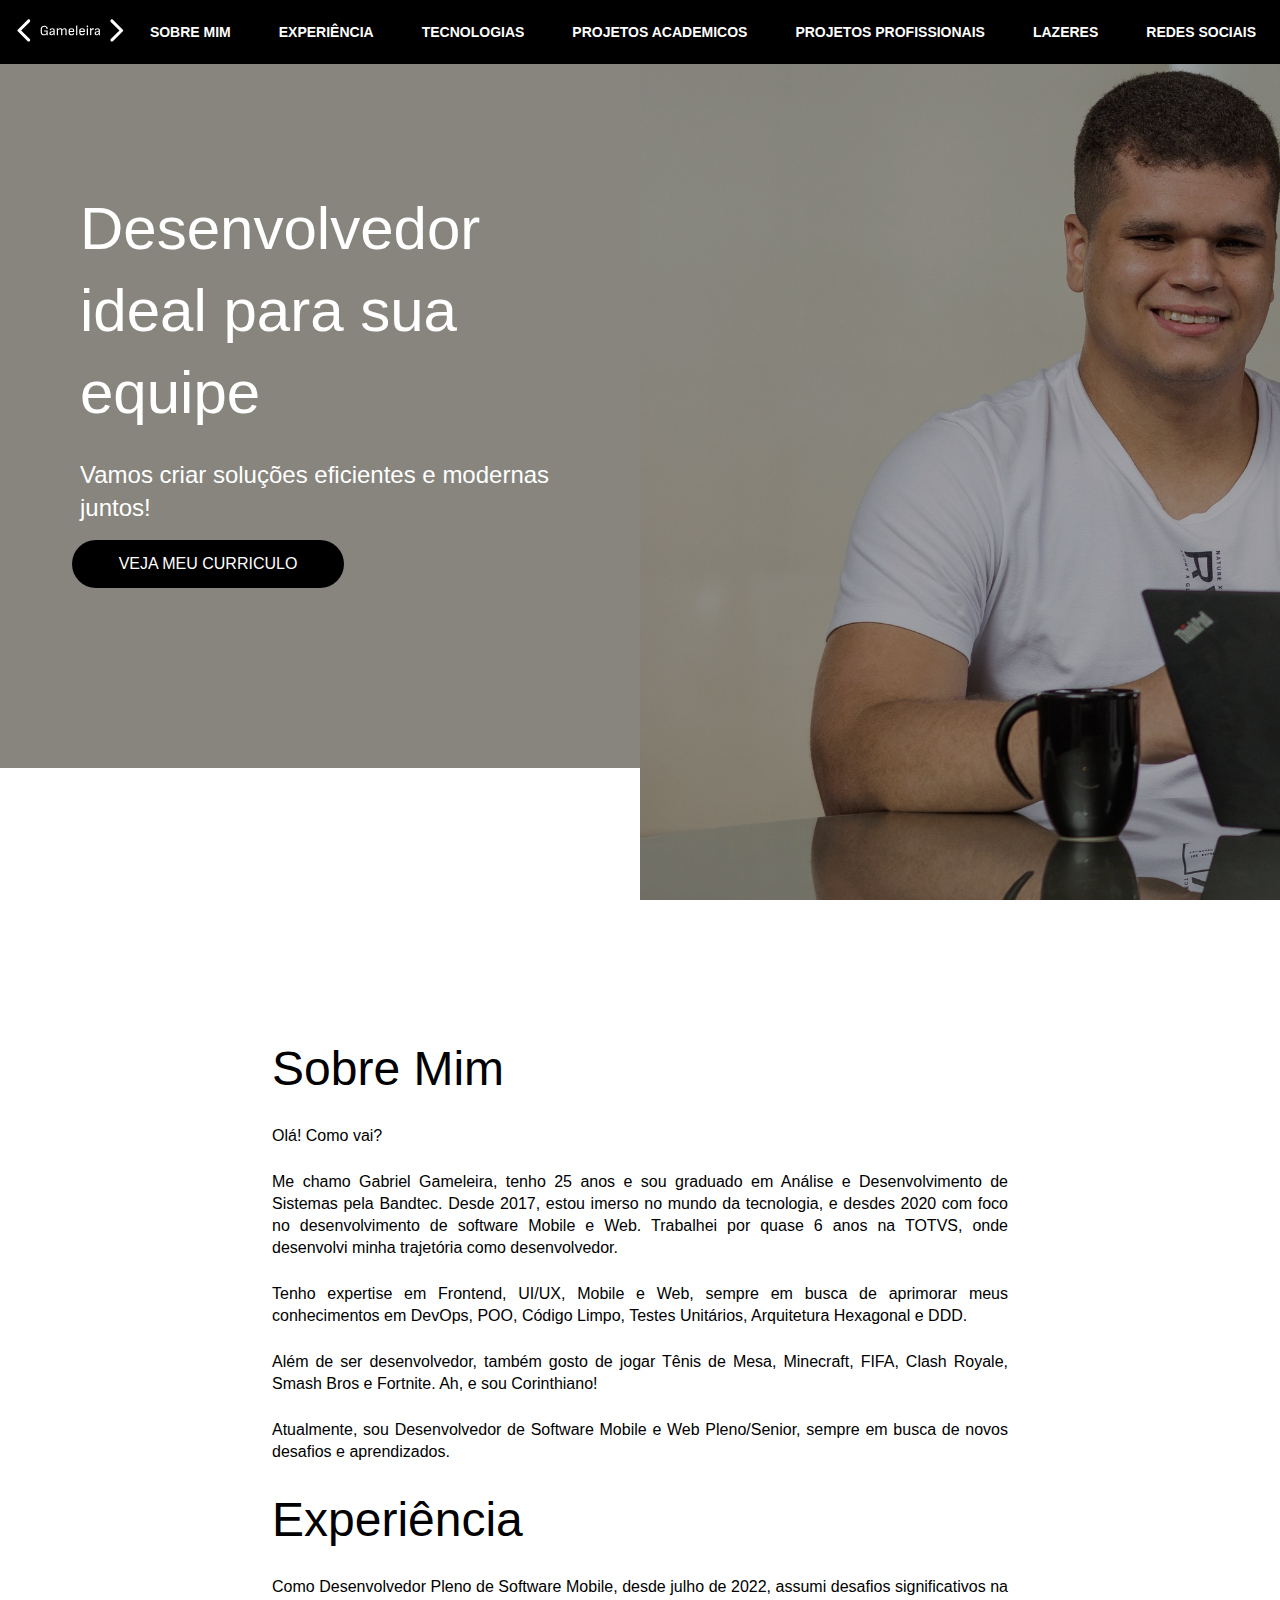
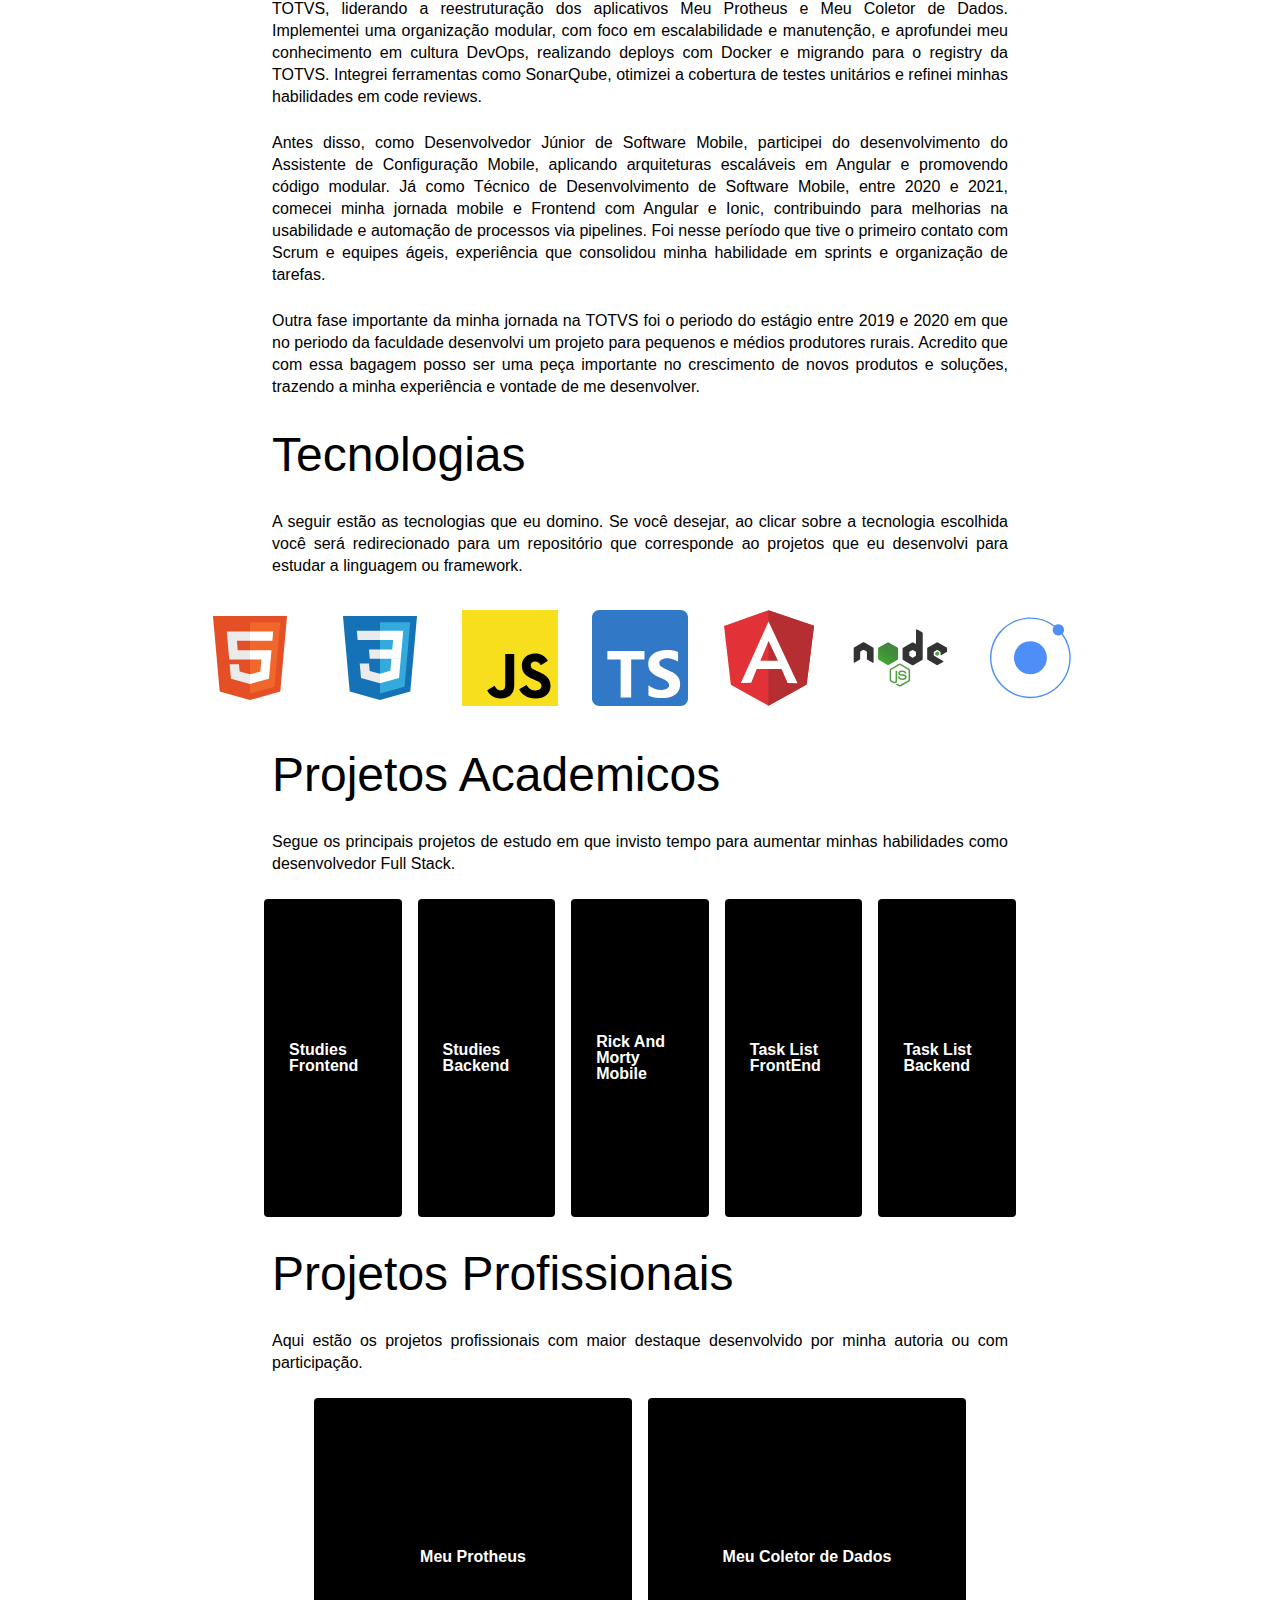
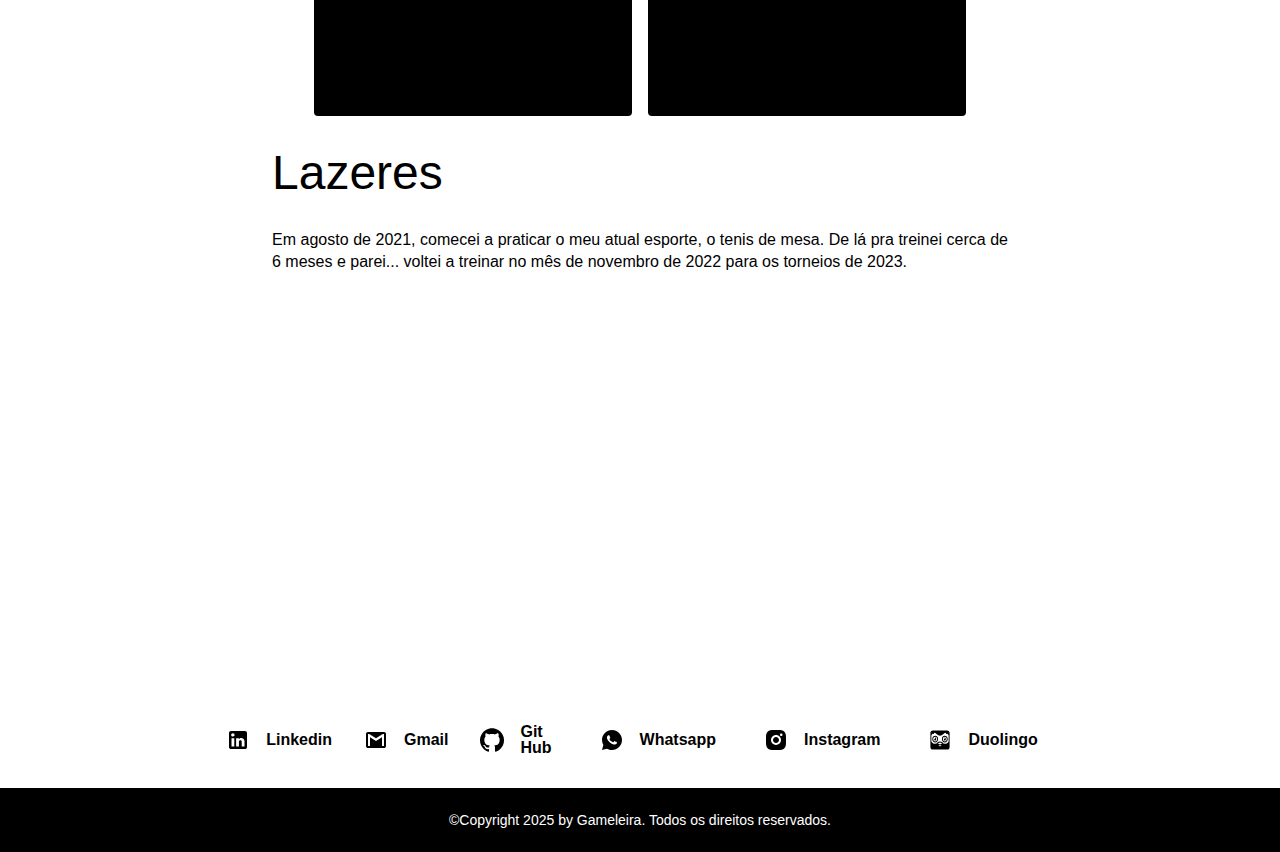
==== index.html @ 39965032 "feat(banner): Adiciona novo design para banner" ====
<!DOCTYPE html>
<html lang="pt-br">

<head>
  <meta charset="UTF-8" />
  <meta http-equiv="X-UA-Compatible" content="IE=edge" />
  <meta name="viewport" content="width=device-width, initial-scale=1.0" />
  <link rel="stylesheet" href="./src/styles/reset.css" />
  <link rel="stylesheet" href="./src/styles/typography.css" />
  <link rel="stylesheet" href="./src/styles/style.css" />
  <link rel="stylesheet" href="./src/styles/index.css" />
  <link rel="preconnect" href="https://fonts.googleapis.com" />
  <link rel="preconnect" href="https://fonts.gstatic.com" crossorigin />
  <link rel="icon" type="image/png" href="./src/assets/images/logo-negro.svg" />
  <title>Portfólio | Gabriel Gameleira dos Santos</title>
</head>

<body>
  <nav id="nav-top">
    <figure id="logo-container">
      <img id="logo-img" src="./src/assets/images/logo.svg" alt="Logo da empresa Gameleira" />
    </figure>
    <ul id="nav-list">
      <li class="nav-item">
        <a href="#about-me" class="button color-text-white item-link">Sobre Mim</a>
      </li>
      <li class="nav-item">
        <a href="#experience" class="button color-text-white item-link">Experiência</a>
      </li>
      <li class="nav-item">
        <a href="#technologies" class="button color-text-white item-link">Tecnologias</a>
      </li>
      <li class="nav-item">
        <a href="#academic-projects" class="button color-text-white item-link">Projetos Academicos</a>
      </li>
      <li class="nav-item">
        <a href="#professional-projects" class="button color-text-white item-link">Projetos Profissionais</a>
      </li>
      <li class="nav-item">
        <a href="#hobbies" class="button color-text-white item-link">Lazeres</a>
      </li>
      <li class="nav-item">
        <a href="#social-medias" class="button color-text-white item-link">Redes Sociais</a>
      </li>
    </ul>
  </nav>
  <main>
    <section id="welcome">
      <div style="background-color: #87857D; width: 100%; height: 768px; display: flex; justify-content: center; align-items: center;">
        <header style="width: 80%;">
          <h1 class="headline headline-2 color-text-white">
            Desenvolvedor ideal para sua equipe
          </h1>
          <h5 class="headline headline-5 color-text-white">
            Vamos criar soluções eficientes e modernas juntos!
          </h5>
          <div>
            <a class="button-primary button-label" href="./src/app/curriculum.html" target="_blank">VEJA MEU CURRICULO</a>
          </div>
        </header>
      </div>
      <div id="banner" style="width: 100%; height: 100%;"></div>
    </section>
    <section id="about-me" class="container">
      <div>
        <h3 class="headline headline-3 color-text-black">Sobre Mim</h3>
      </div>
      <div>
        <p class="body body-1 color-text-black">
          Olá! Como vai?
        </p>
        <p class="body body-1 color-text-black">
          Me chamo Gabriel Gameleira, tenho 25 anos e sou graduado em
          <strong>Análise e Desenvolvimento de Sistemas</strong> pela
          <i>Bandtec</i>. Desde 2017, estou imerso no mundo da tecnologia, e desdes 2020 com foco no desenvolvimento de software
          <strong><i>Mobile</i></strong> e <strong><i>Web</i></strong>. Trabalhei por quase 6 anos na <i><strong>TOTVS</strong></i>, onde desenvolvi
          minha trajetória como desenvolvedor.
        </p>
        <p class="body body-1 color-text-black">
          Tenho expertise em <strong>Frontend</strong>, <strong>UI/UX</strong>, <strong>Mobile</strong> e
          <strong>Web</strong>, sempre em busca de aprimorar meus conhecimentos em <strong>DevOps</strong>,
          <strong>POO</strong>, <strong>Código Limpo</strong>, <strong>Testes Unitários</strong>, <strong>Arquitetura
            Hexagonal</strong> e <strong>DDD</strong>.
        </p>
        <p class="body body-1 color-text-black">
          Além de ser desenvolvedor, também gosto de jogar Tênis de Mesa, Minecraft, FIFA, Clash Royale, Smash Bros e Fortnite. Ah, e sou
          Corinthiano! 
        </p>
        <p class="body body-1 color-text-black">
          Atualmente, sou Desenvolvedor de Software Mobile e Web Pleno/Senior, sempre em busca de novos desafios e
          aprendizados.
        </p>
      </div>
    </section>
    <section id="experience" class="container">
      <div>
        <h3 class="headline headline-3 color-text-black">Experiência</h3>
      </div>
      <p class="body body-1 color-text-black">
        Como
        Desenvolvedor Pleno de Software Mobile, desde julho de 2022, assumi
        desafios significativos na TOTVS, liderando a reestruturação dos
        aplicativos <strong>Meu <i>Protheus</i></strong> e
        <strong>Meu Coletor de Dados</strong>. Implementei uma organização
        modular, com foco em escalabilidade e manutenção, e aprofundei meu
        conhecimento em cultura DevOps, realizando deploys com Docker e
        migrando para o registry da TOTVS. Integrei ferramentas como
        SonarQube, otimizei a cobertura de testes unitários e refinei minhas
        habilidades em code reviews.
      </p>
      <p class="body body-1 color-text-black">
        Antes disso, como Desenvolvedor Júnior
        de Software Mobile, participei do desenvolvimento do Assistente de
        Configuração Mobile, aplicando arquiteturas escaláveis em Angular e
        promovendo código modular. Já como Técnico de Desenvolvimento de
        Software Mobile, entre 2020 e 2021, comecei minha jornada mobile e
        Frontend com Angular e Ionic, contribuindo para melhorias na
        usabilidade e automação de processos via pipelines. Foi nesse
        período que tive o primeiro contato com Scrum e equipes ágeis,
        experiência que consolidou minha habilidade em sprints e organização
        de tarefas.
      </p>
      <p class="body body-1 color-text-black">
        Outra fase importante da minha jornada na TOTVS foi o
        periodo do estágio entre 2019 e 2020 em que no periodo da faculdade
        desenvolvi um projeto para pequenos e médios produtores rurais.
        Acredito que com essa bagagem posso ser uma peça importante no
        crescimento de novos produtos e soluções, trazendo a minha
        experiência e vontade de me desenvolver.
      </p>
    </section>
    <section id="technologies" class="container">
      <div>
        <h3 class="headline headline-3 color-text-black">Tecnologias</h3>
        <p class="body body-1 color-text-black">
          A seguir estão as tecnologias que eu domino. Se você desejar, ao
          clicar sobre a tecnologia escolhida você será redirecionado para um
          repositório que corresponde ao projetos que eu desenvolvi para
          estudar a linguagem ou framework.
        </p>
      </div>
      <div class="container-technologies">
        <div class="card-technologies">
          <a href="https://github.com/GAMELEIRA/html-css-js" target="_blank">
            <img src="./src/assets/images/technologies/html.svg" alt="Logo do HTML" />
          </a>
        </div>
        <div class="card-technologies">
          <a href="https://github.com/GAMELEIRA/html-css-js" target="_blank">
            <img src="./src/assets/images/technologies/css.svg" alt="Logo do CSS" />
          </a>
        </div>
        <div class="card-technologies">
          <a href="https://github.com/GAMELEIRA/javascript" target="_blank">
            <img src="./src/assets/images/technologies/javascript.svg" alt="Logo do Javascript" />
          </a>
        </div>
        <div class="card-technologies">
          <a href="https://github.com/GAMELEIRA/typescript" target="_blank">
            <img src="./src/assets/images/technologies/typescript.svg" alt="Logo do Typescript" />
          </a>
        </div>
        <div class="card-technologies">
          <a href="https://github.com/GAMELEIRA/angular" target="_blank">
            <img src="./src/assets/images/technologies/angular.svg" alt="Logo do Angular" />
          </a>
        </div>
        <div class="card-technologies">
          <a href="https://github.com/GAMELEIRA/javascript" target="_blank">
            <img src="./src/assets/images/technologies/node.svg" alt="Logo do Node" />
          </a>
        </div>
        <div class="card-technologies">
          <a href="https://github.com/GAMELEIRA/ionic" target="_blank">
            <img src="./src/assets/images/technologies/ionic.svg" alt="Logo do Ionic" />
          </a>
        </div>
      </div>
    </section>
    <section id="academic-projects" class="container">
      <div>
        <h3 class="headline headline-3 color-text-black">
          Projetos Academicos
        </h3>
        <p class="body body-1 color-text-black">
          Segue os principais projetos de estudo em que invisto tempo para aumentar minhas habilidades como
          desenvolvedor Full Stack.
        </p>
      </div>
      <div class="container-projects">
        <a target="_blank" class="card-project" href="https://github.com/GAMELEIRA/studies-frontend">
          <div>
            <p class="label color-text-white">Studies Frontend</p>
          </div>
        </a>
        <a target="_blank" class="card-project" href="https://github.com/GAMELEIRA/studies-backend">
          <div>
            <p class="label color-text-white">Studies Backend</p>
          </div>
        </a>
        <a target="_blank" class="card-project" href="https://github.com/GAMELEIRA/rick-and-morty-app">
          <div>
            <p class="label color-text-white">Rick And Morty Mobile</p>
          </div>
        </a>
        <a target="_blank" class="card-project" href="https://github.com/GAMELEIRA/task-list-frontend">
          <div>
            <p class="label color-text-white">Task List FrontEnd</p>
          </div>
        </a>
        <a target="_blank" class="card-project" href="https://github.com/GAMELEIRA/task-list-backend">
          <div>
            <p class="label color-text-white">Task List Backend</p>
          </div>
        </a>
      </div>
    </section>
    <section id="professional-projects" class="container">
      <div>
        <h3 class="headline headline-3 color-text-black">
          Projetos Profissionais
        </h3>
        <p class="body body-1 color-text-black">
          Aqui estão os projetos profissionais com maior destaque desenvolvido
          por minha autoria ou com participação.
        </p>
      </div>
      <div>
        <div class="container-projects">
          <a class="card-project"
            href="https://play.google.com/store/apps/details?id=com.totvs.services.mobile.eventviewer&hl=pt_BR"
            target="_blank">
            <div>
              <p class="label color-text-white">Meu Protheus</p>
            </div>
          </a>
          <a href="https://play.google.com/store/apps/details?id=com.totvs.mobile.meucoletordedados&hl=pt_BR"
            target="_blank">
            <div class="card-project">
              <div>
                <p class="label color-text-white">Meu Coletor de Dados</p>
              </div>
            </div>
          </a>
        </div>
      </div>
    </section>
    <section id="hobbies" class="container">
      <div>
        <h3 class="headline headline-3 color-text-black">Lazeres</h3>
        <p class="body body-1 color-text-black">
          Em agosto de 2021, comecei a praticar o meu atual esporte, o tenis
          de mesa. De lá pra treinei cerca de 6 meses e parei... voltei a
          treinar no mês de novembro de 2022 para os torneios de 2023.
        </p>
      </div>
      <div>
        <div class="container-hobbies">
          <div>
            <iframe width="600" height="400" src="https://www.youtube.com/embed/RdntPQRVlDs">
            </iframe>
          </div>
        </div>
      </div>
    </section>
    <section id="social-medias" class="container">
      <div>
        <div class="container-social-medias">
          <div style="display: flex; align-items: center; justify-items: center">
            <a class="social-medias-link" href="https://www.linkedin.com/in/gabriel-gameleira-dos-santos-634b23161/"
              target="_blank">
              <figure class="item-contact">
                <img src="./src/assets/images/icons/linkedin.svg" alt="Icone do Linkedin" />
                <figcaption class="label">Linkedin</figcaption>
              </figure>
            </a>
          </div>
          <div>
            <a class="social -medias-link" href="mailto:gameleira270499@gmail.com" target="_blank">
              <figure class="item-contact">
                <img src="./src/assets/images/icons/gmail.svg" alt="Icone do Gmail" />
                <figcaption class="label">Gmail</figcaption>
              </figure>
            </a>
          </div>
          <div>
            <a class="social-medias-link" href="https://github.com/GAMELEIRA" target="_blank">
              <figure class="item-contact">
                <img src="./src/assets/images/icons/git-hub.svg" alt="Icone do Git Hub" />
                <figcaption class="label">Git Hub</figcaption>
              </figure>
            </a>
          </div>
          <div>
            <a class="social-medias-link"
              href="https://wa.me/5511951432568?text=Olá,%20Gabriel!%20Gostaria%20de%20contratar%20seus%20serviços%20como%20desenvolvedor!"
              target="_blank">
              <figure class="item-contact">
                <img src="./src/assets/images/icons/whatsapp.svg" alt="Icone do Whatsapp" />
                <figcaption class="label">Whatsapp</figcaption>
              </figure>
            </a>
          </div>
          <div>
            <a class="social-medias-link" href="https://www.instagram.com/gamisgamis27/" target="_blank">
              <figure class="item-contact">
                <img src="./src/assets/images/icons/instagram.svg" alt="Icone do Instagram" />
                <figcaption class="label">Instagram</figcaption>
              </figure>
            </a>
          </div>
          <div>
            <a class="social-medias-link" href="https://www.duolingo.com/profile/GabrielGam373816?via=share_profile"
              target="_blank">
              <figure class="item-contact">
                <img src="./src/assets/images/icons/duolingo.svg" alt="Icone do Duolingo" />
                <figcaption class="label">Duolingo</figcaption>
              </figure>
            </a>
          </div>
        </div>
      </div>
    </section>
  </main>
  <footer>
    <p class="body body-2 color-text-white">
      <b>©Copyright 2025 by Gameleira. Todos os direitos reservados.</b>
    </p>
  </footer>
</body>

</html>
---- src/styles/typography.css ----
body {
    font-family: 'Nunito Sans', sans-serif;
}

.headline {
    margin: 8px;
    padding: 8px;
}

.headline-1 {
    font-style: normal;
    font-weight: normal;
    font-weight: 300;
    font-size: 64px;
    line-height: 131px;
}

.headline-2 {
    font-style: normal;
    font-weight: 300;
    font-size: 60px;
    line-height: 82px;
}

.headline-3 {
    font-style: normal;
    font-weight: 400;
    font-size: 48px;
    line-height: 65px;
}

.headline-4 {
    font-style: normal;
    font-weight: 400;
    font-size: 34px;
    line-height: 46px;
}

.headline-5 {
    font-style: normal;
    font-weight: 400;
    font-size: 24px;
    line-height: 33px;
}

.headline-6 {
    font-style: normal;
    font-weight: 700;
    font-size: 20px;
    line-height: 27px;
}

.subtitle {
    margin: 8px;
    padding: 8px;
}

.subtitle-1 {
    font-style: normal;
    font-weight: 400;
    font-size: 16px;
    line-height: 22px;
}

.subtitle-2 {
    font-style: normal;
    font-weight: 700;
    font-size: 14px;
    line-height: 19px;
}

.body {
    margin: 8px;
    padding: 8px;
    text-align:justify;
}

.body-1 {
    font-style: normal;
    font-weight: 400;
    font-size: 16px;
    line-height: 22px;
}

.body-2 {
    font-style: normal;
    font-weight: 400;
    font-size: 14px;
    line-height: 19px;
}

.button {
    font-style: normal;
    font-weight: 700;
    font-size: 14px;
    line-height: 19px;
    margin: 8px;
    padding: 8px;
    text-transform: uppercase;
    white-space: nowrap;
}

.caption {
    font-style: normal;
    font-weight: 400;
    font-size: 12px;
    line-height: 16px;
    margin: 8px;
    padding: 8px;
}

.overline {
    font-style: normal;
    font-weight: 400;
    font-size: 10px;
    line-height: 14px;
    margin: 8px;
    padding: 8px;
}

.label {
    margin: 8px;
    padding: 8px;
    font-weight: bold;
    margin: 8px;
    padding: 8px;
}

.color-text-black {
    color: #000000;
}

.color-text-white {
    color: #ffffff;
}
---- src/styles/style.css ----
.container {
    padding-left: 20%;
    padding-right: 20%;
    display: block;
}

#link-duo {
    text-decoration: underline solid #000000 2px;
}
---- src/styles/index.css ----
#nav-top {
  background: #000000;
  width: 100%;
  height: 64px;
  display: flex;
  justify-content: flex-end;
  align-items: center;
  position: fixed;
}

#nav-list {
  display: flex;
  justify-content: flex-end;
  width: 50%;
}

.nav-item {
  font-size: 12px;
  text-transform: uppercase;
  margin: 8px;
}

.nav-item:hover {
  font-size: 14px;
}

.item-link {
  text-decoration: none;
}

.item-link:hover {
  border: 1px solid transparent;
  border-radius: 360px;
  background-color: #363636;
  text-decoration: underline solid #ffffff 1px;
}

#welcome {
  display: grid;
  grid-template-columns: 50% 50%;
  width: 100%;
  height: 100vh;
  margin-bottom: 128px;
  padding: 0;
}

#banner {
  background: linear-gradient(
      0deg,
      rgba(0, 0, 0, 0.3) 0%,
      rgba(0, 0, 0, 0.3) 100%
    ),
    url("../assets/images/background-welcome.png") top / cover no-repeat;
  width: 100%;
  height: 100vh;
  display: 100vh;
  justify-content: center;
  align-items: center;
}

#logo-container {
  width: 50%;
  height: auto;
  margin: 8px;
}

#logo-img {
  width: 20%;
}

#technologies {
  display: block;
}

.container-technologies {
  display: flex;
  justify-content: center;
  align-items: center;
}

.card-technologies {
  background: #ffffff;
  border: solid 0.2px transparent;
  border-radius: 4px;
  padding: 8px;
  margin: 8px;
}

.card-technologies:hover {
  background: #0000000e;
  border: solid 0.2px #868686;
  border-radius: 4px;
  width: 116px;
  height: 116px;
  display: flex;
  justify-content: center;
  align-items: center;
  cursor: pointer;
  transition-duration: 0.5s;
}

#academic-projects {
  display: block;
}

.container-projects {
  display: flex;
  justify-content: center;
  align-items: center;
}

.card-project {
  border: solid 0.3px transparent;
  border-radius: 4px;
  background-color: #000000;
  padding: 8px;
  margin: 8px;
  cursor: pointer;
  width: 300px;
  height: 300px;
  display: flex;
  justify-content: center;
  align-items: center;
}

.card-project:hover {
  border: solid 0.3px #0000001d;
  background-color: #fff;
  color: #000;
  cursor: pointer;
  transition-duration: 0.5s;
}

.card-project:hover > div > p {
  color: #000000;
}

#hobbies {
  display: block;
}

.container-hobbies {
  display: flex;
  justify-content: center;
  align-items: center;
}

#social-medias {
  display: block;
}

.social-medias-link {
  display: flex;
  justify-content: center;
  align-items: center;
  margin: 8px;
  padding: 8px;
  text-decoration: none;
  color: inherit;
}

.container-social-medias {
  display: flex;
  justify-content: center;
  align-items: center;
}

.item-contact {
  display: flex;
  justify-content: center;
  align-items: center;
}

footer {
  background: #000000;
  bottom: 0;
  left: 0;
  width: 100%;
  height: 64px;
  display: flex;
  justify-content: center;
  align-items: center;
  align-items: center;
}

#copyright {
}

.button-primary {
  width: 50%;
  height: 32px;
  margin: 8px;
  padding: 8px;
  background-color: #000;
  border-radius: 64px;
  display: flex;
  justify-content: center;
  align-items: center;
}

.button-primary:hover {
  background: linear-gradient(45deg, #1a1a1a, #333);
}

.button-label {
  color: #fff;
}
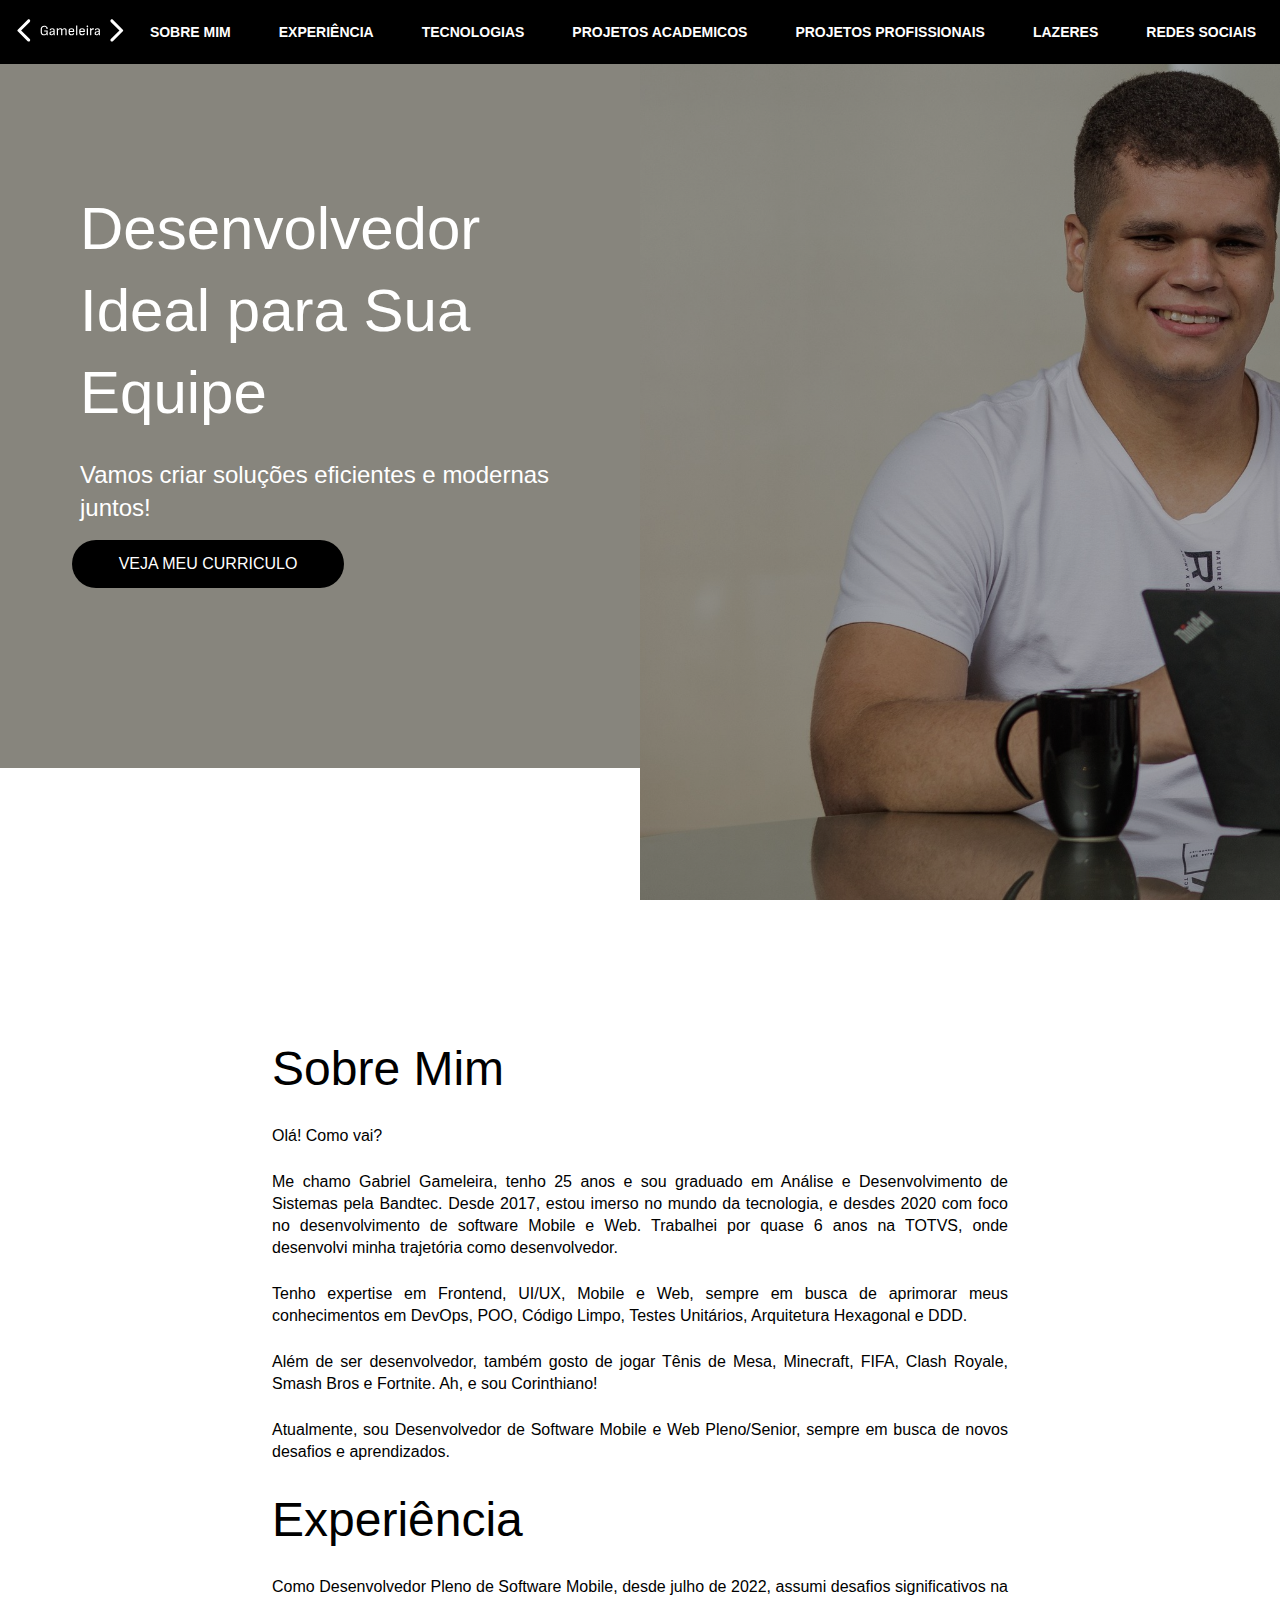
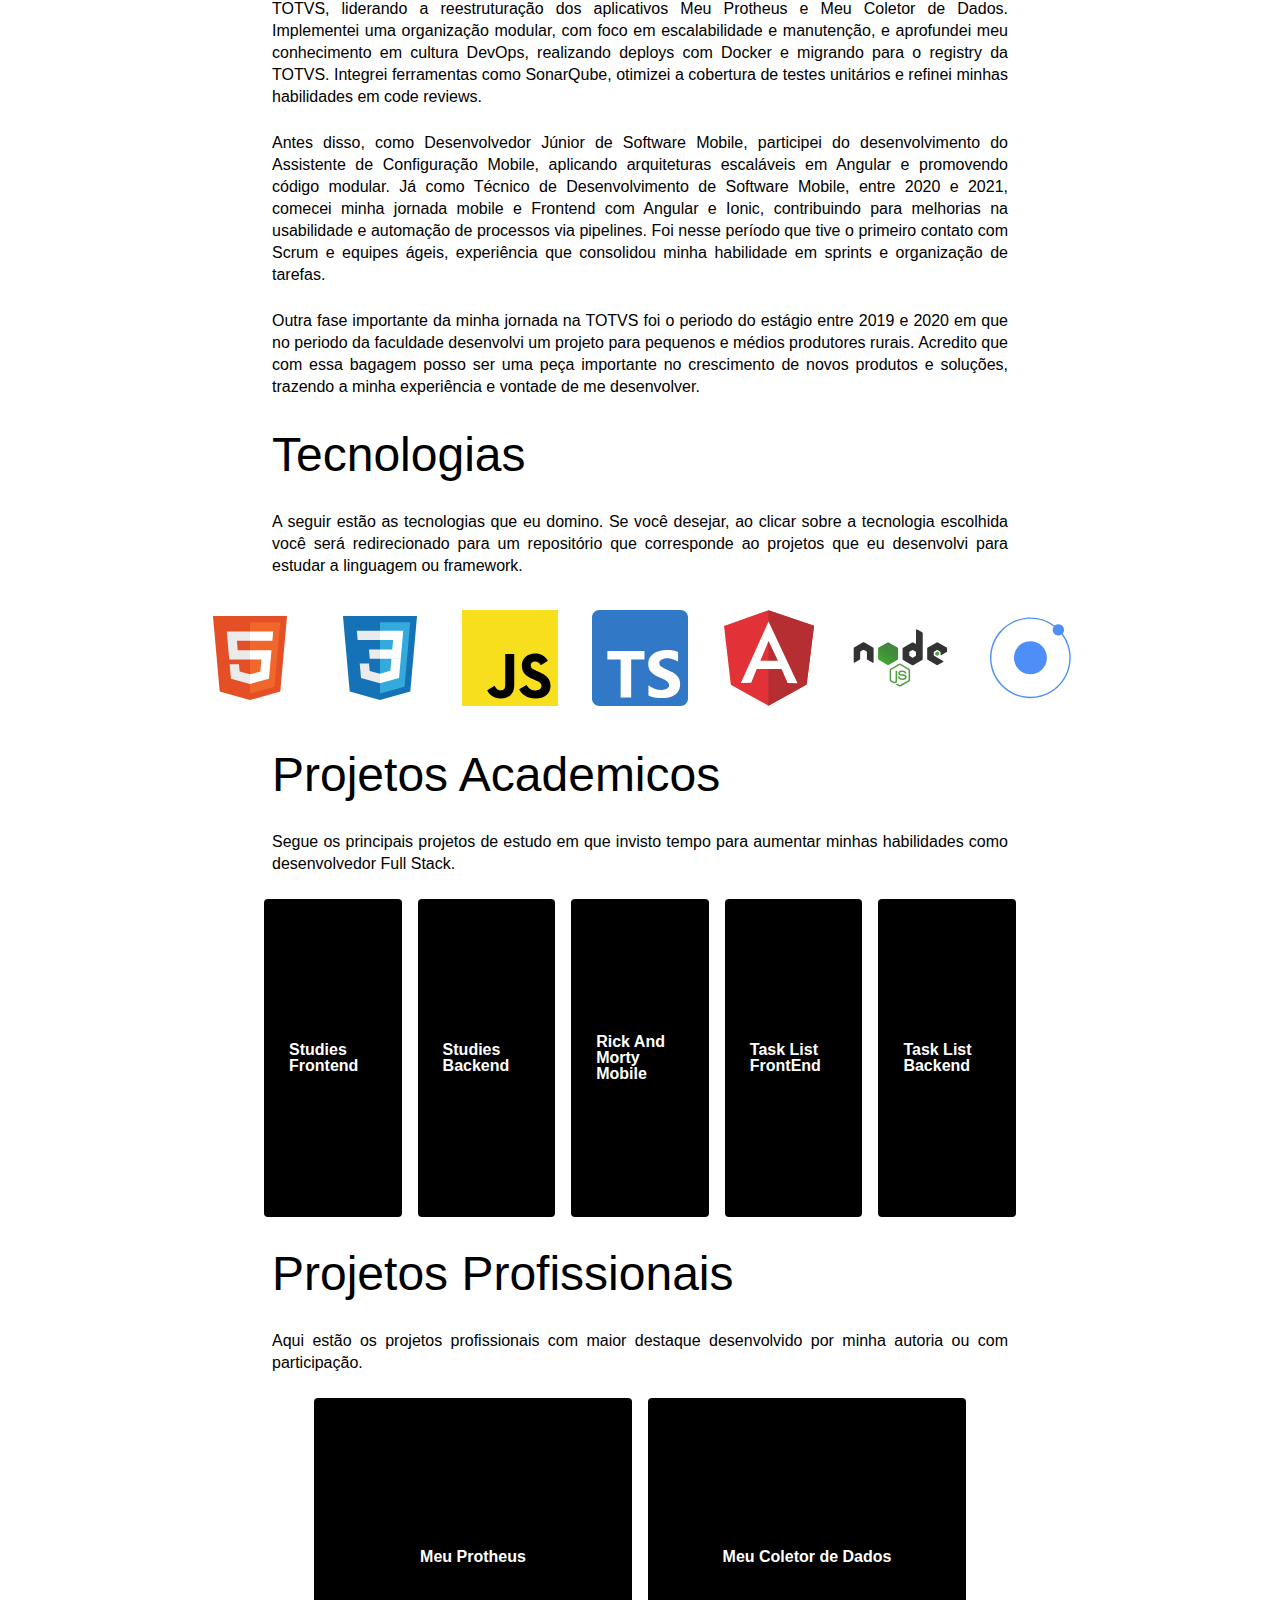
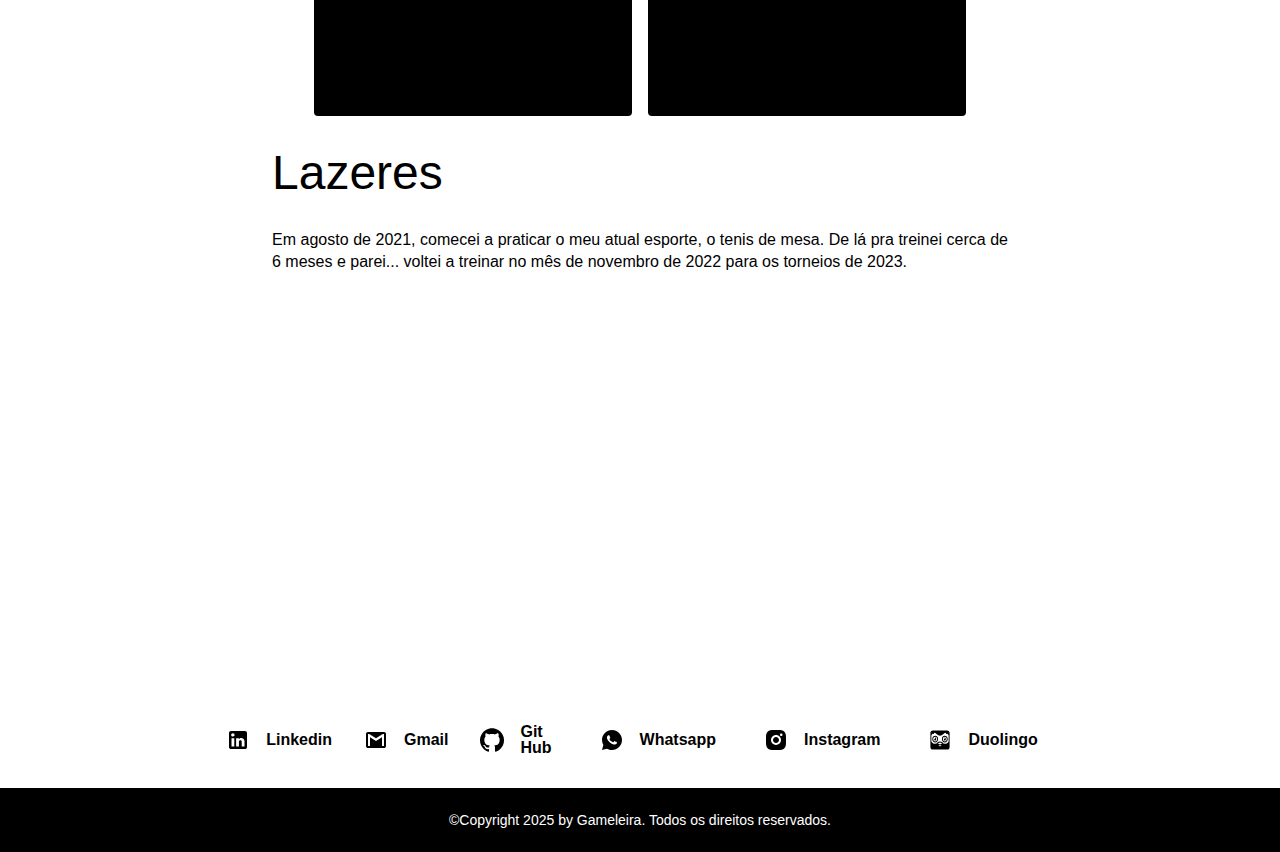
==== commit a8ea7183: "feat(style-external): Adiciona estilo externo para css inline" ====
--- a/index.html
+++ b/index.html
@@ -46,10 +46,10 @@
   </nav>
   <main>
     <section id="welcome">
-      <div style="background-color: #87857D; width: 100%; height: 768px; display: flex; justify-content: center; align-items: center;">
-        <header style="width: 80%;">
+      <div id="welcome-header">
+        <header>
           <h1 class="headline headline-2 color-text-white">
-            Desenvolvedor ideal para sua equipe
+            Desenvolvedor Ideal para Sua Equipe
           </h1>
           <h5 class="headline headline-5 color-text-white">
             Vamos criar soluções eficientes e modernas juntos!
@@ -59,7 +59,7 @@
           </div>
         </header>
       </div>
-      <div id="banner" style="width: 100%; height: 100%;"></div>
+      <div id="banner"></div>
     </section>
     <section id="about-me" class="container">
       <div>
@@ -96,38 +96,47 @@
       <div>
         <h3 class="headline headline-3 color-text-black">Experiência</h3>
       </div>
-      <p class="body body-1 color-text-black">
-        Como
-        Desenvolvedor Pleno de Software Mobile, desde julho de 2022, assumi
-        desafios significativos na TOTVS, liderando a reestruturação dos
-        aplicativos <strong>Meu <i>Protheus</i></strong> e
-        <strong>Meu Coletor de Dados</strong>. Implementei uma organização
-        modular, com foco em escalabilidade e manutenção, e aprofundei meu
-        conhecimento em cultura DevOps, realizando deploys com Docker e
-        migrando para o registry da TOTVS. Integrei ferramentas como
-        SonarQube, otimizei a cobertura de testes unitários e refinei minhas
-        habilidades em code reviews.
-      </p>
-      <p class="body body-1 color-text-black">
-        Antes disso, como Desenvolvedor Júnior
-        de Software Mobile, participei do desenvolvimento do Assistente de
-        Configuração Mobile, aplicando arquiteturas escaláveis em Angular e
-        promovendo código modular. Já como Técnico de Desenvolvimento de
-        Software Mobile, entre 2020 e 2021, comecei minha jornada mobile e
-        Frontend com Angular e Ionic, contribuindo para melhorias na
-        usabilidade e automação de processos via pipelines. Foi nesse
-        período que tive o primeiro contato com Scrum e equipes ágeis,
-        experiência que consolidou minha habilidade em sprints e organização
-        de tarefas.
-      </p>
-      <p class="body body-1 color-text-black">
-        Outra fase importante da minha jornada na TOTVS foi o
-        periodo do estágio entre 2019 e 2020 em que no periodo da faculdade
-        desenvolvi um projeto para pequenos e médios produtores rurais.
-        Acredito que com essa bagagem posso ser uma peça importante no
-        crescimento de novos produtos e soluções, trazendo a minha
-        experiência e vontade de me desenvolver.
-      </p>
+      <div>
+        <div>
+          <div></div>
+          <p class="body body-1 color-text-black">
+            Como
+            Desenvolvedor Pleno de Software Mobile, desde julho de 2022, assumi
+            desafios significativos na TOTVS, liderando a reestruturação dos
+            aplicativos <strong>Meu <i>Protheus</i></strong> e
+            <strong>Meu Coletor de Dados</strong>. Implementei uma organização
+            modular, com foco em escalabilidade e manutenção, e aprofundei meu
+            conhecimento em cultura DevOps, realizando deploys com Docker e
+            migrando para o registry da TOTVS. Integrei ferramentas como
+            SonarQube, otimizei a cobertura de testes unitários e refinei minhas
+            habilidades em code reviews.
+          </p>
+        </div>
+        <div>
+          <p class="body body-1 color-text-black">
+            Antes disso, como Desenvolvedor Júnior
+            de Software Mobile, participei do desenvolvimento do Assistente de
+            Configuração Mobile, aplicando arquiteturas escaláveis em Angular e
+            promovendo código modular. Já como Técnico de Desenvolvimento de
+            Software Mobile, entre 2020 e 2021, comecei minha jornada mobile e
+            Frontend com Angular e Ionic, contribuindo para melhorias na
+            usabilidade e automação de processos via pipelines. Foi nesse
+            período que tive o primeiro contato com Scrum e equipes ágeis,
+            experiência que consolidou minha habilidade em sprints e organização
+            de tarefas.
+          </p>
+        </div>
+        <div>
+          <p class="body body-1 color-text-black">
+            Outra fase importante da minha jornada na TOTVS foi o
+            periodo do estágio entre 2019 e 2020 em que no periodo da faculdade
+            desenvolvi um projeto para pequenos e médios produtores rurais.
+            Acredito que com essa bagagem posso ser uma peça importante no
+            crescimento de novos produtos e soluções, trazendo a minha
+            experiência e vontade de me desenvolver.
+          </p>
+        </div>
+      </div>
     </section>
     <section id="technologies" class="container">
       <div>
@@ -266,7 +275,7 @@
     <section id="social-medias" class="container">
       <div>
         <div class="container-social-medias">
-          <div style="display: flex; align-items: center; justify-items: center">
+          <div id="linkedin">
             <a class="social-medias-link" href="https://www.linkedin.com/in/gabriel-gameleira-dos-santos-634b23161/"
               target="_blank">
               <figure class="item-contact">
--- a/src/styles/index.css
+++ b/src/styles/index.css
@@ -42,6 +42,19 @@
   height: 100vh;
   margin-bottom: 128px;
   padding: 0;
+}
+
+#welcome-header {
+  background-color: #87857d;
+  width: 100%;
+  height: 768px;
+  display: flex;
+  justify-content: center;
+  align-items: center;
+}
+
+#welcome-header > header {
+  width: 80%;
 }
 
 #banner {
@@ -51,11 +64,11 @@
       rgba(0, 0, 0, 0.3) 100%
     ),
     url("../assets/images/background-welcome.png") top / cover no-repeat;
-  width: 100%;
-  height: 100vh;
   display: 100vh;
   justify-content: center;
   align-items: center;
+  width: 100%;
+  height: 100%;
 }
 
 #logo-container {
@@ -206,3 +219,8 @@
   color: #fff;
 }
 
+#linkedin {
+  display: flex;
+  align-items: center;
+  justify-items: center;
+}
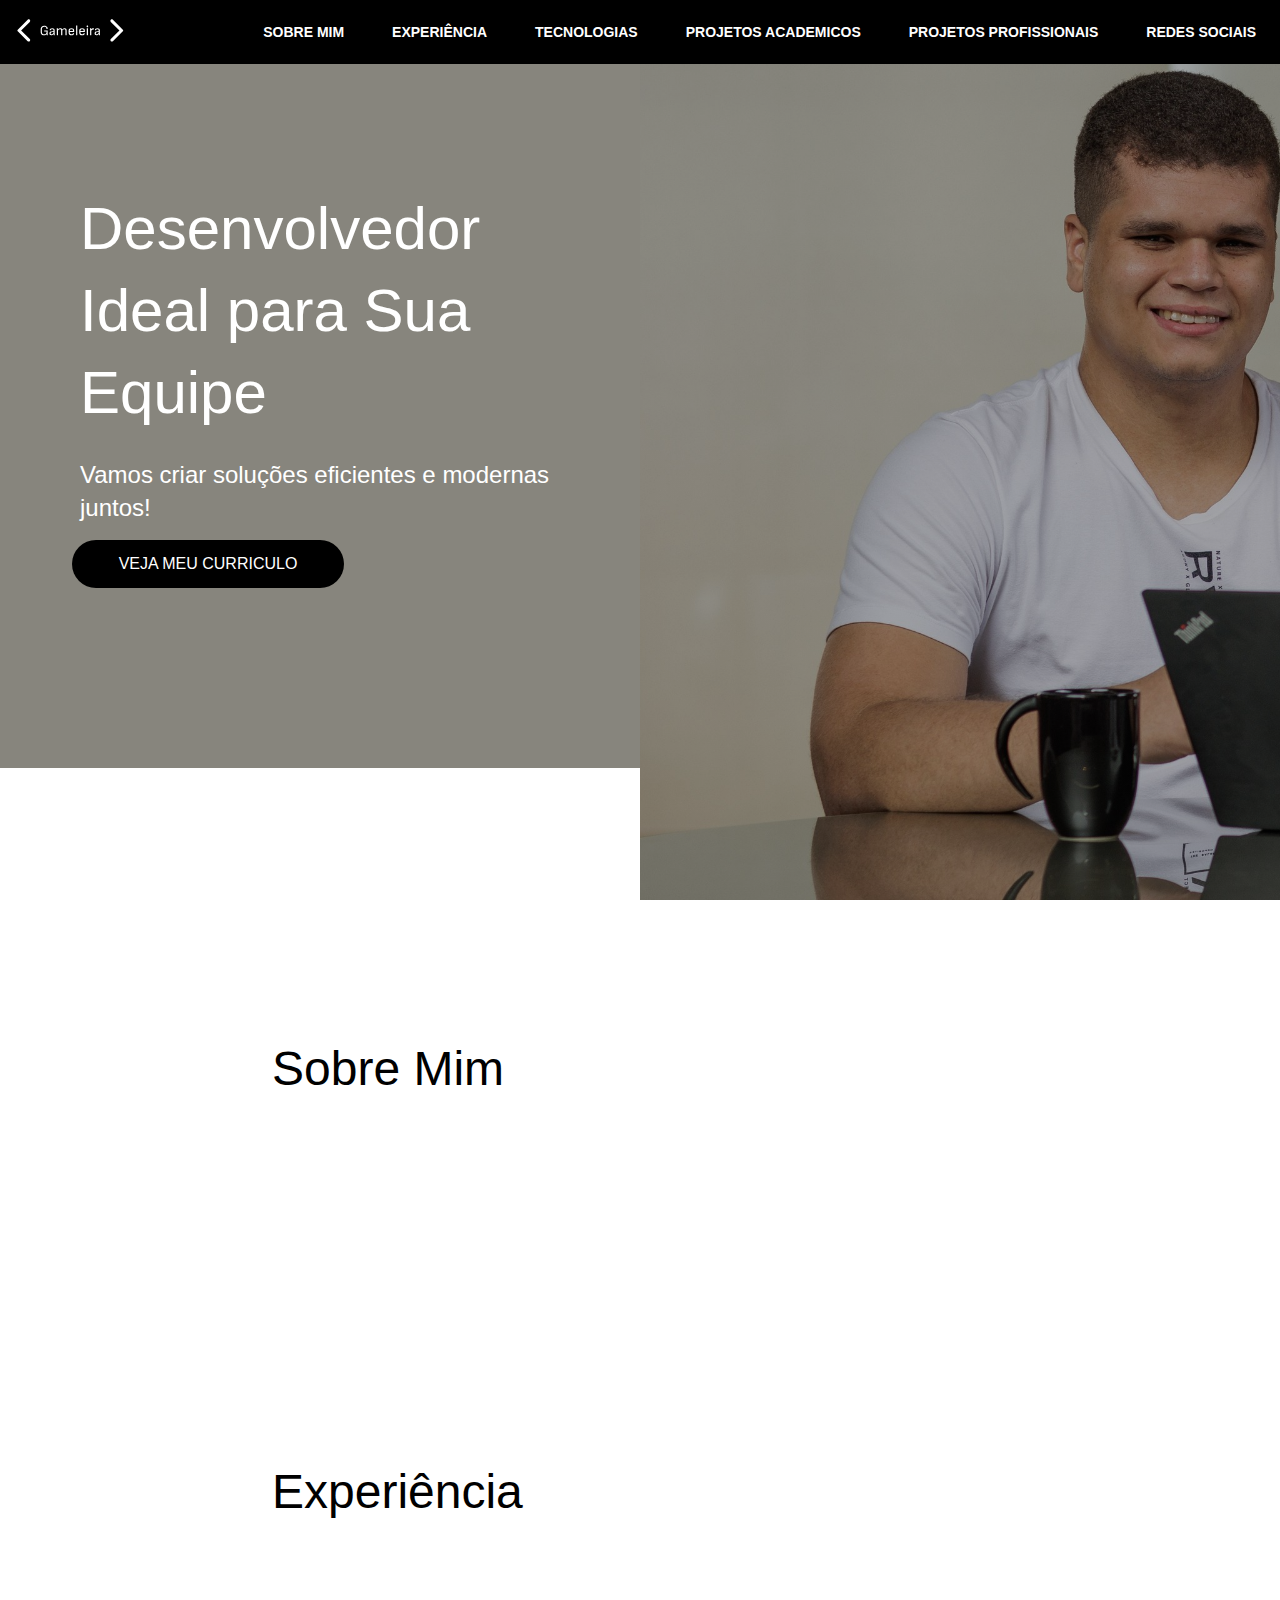
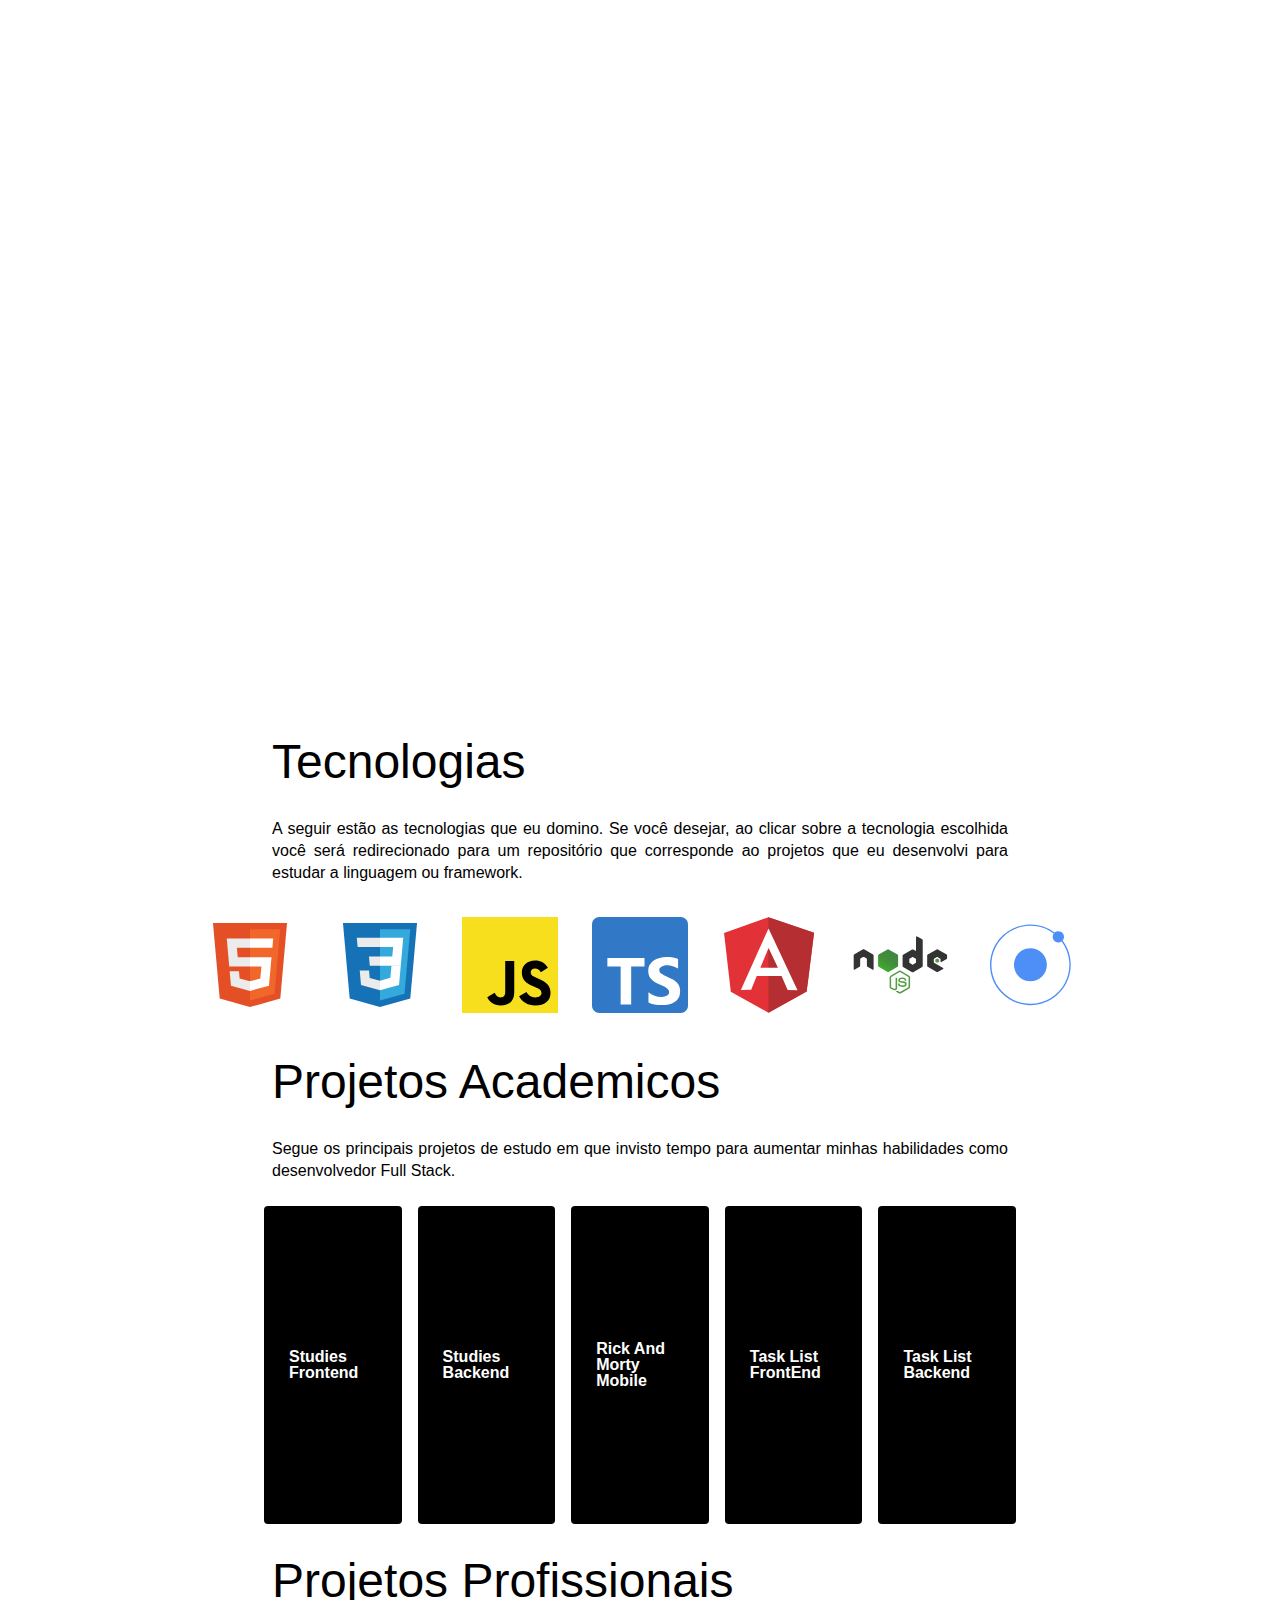
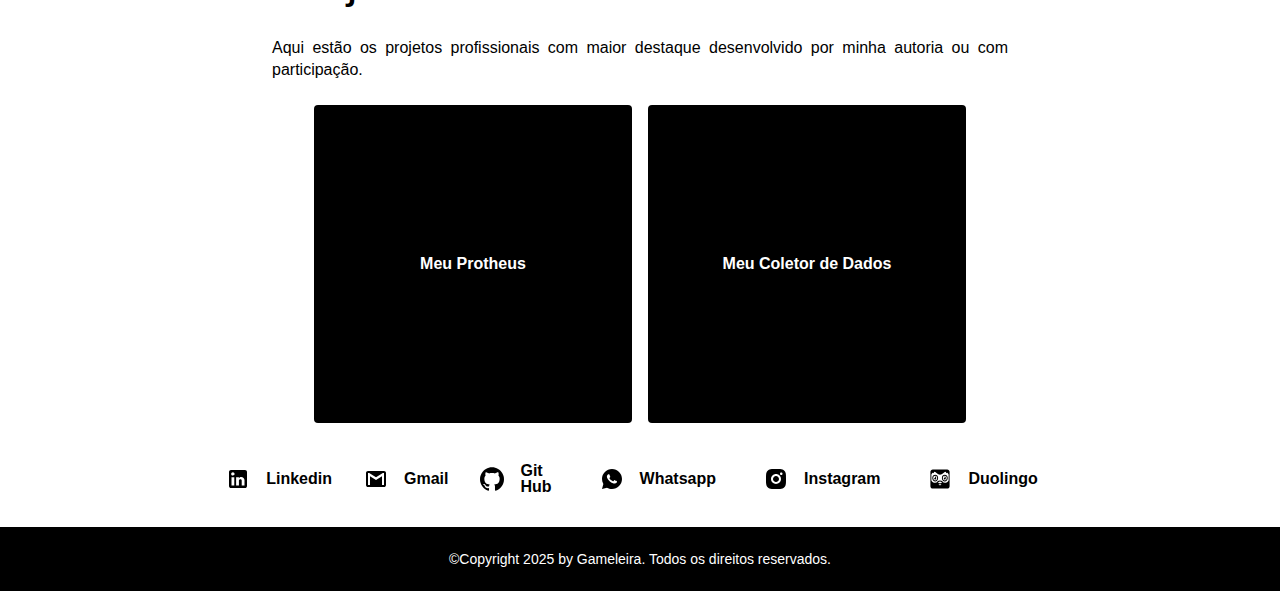
==== commit 07960339: "feat(experience): Adiciona nova forma para apresentação da experiencias" ====
--- a/index.html
+++ b/index.html
@@ -5,10 +5,10 @@
   <meta charset="UTF-8" />
   <meta http-equiv="X-UA-Compatible" content="IE=edge" />
   <meta name="viewport" content="width=device-width, initial-scale=1.0" />
-  <link rel="stylesheet" href="./src/styles/reset.css" />
-  <link rel="stylesheet" href="./src/styles/typography.css" />
-  <link rel="stylesheet" href="./src/styles/style.css" />
-  <link rel="stylesheet" href="./src/styles/index.css" />
+  <link rel="stylesheet" href="./src/app/styles/reset.css" />
+  <link rel="stylesheet" href="./src/app/styles/typography.css" />
+  <link rel="stylesheet" href="./src/app/styles/style.css" />
+  <link rel="stylesheet" href="./src/app/styles/index.css" />
   <link rel="preconnect" href="https://fonts.googleapis.com" />
   <link rel="preconnect" href="https://fonts.gstatic.com" crossorigin />
   <link rel="icon" type="image/png" href="./src/assets/images/logo-negro.svg" />
@@ -35,9 +35,6 @@
       </li>
       <li class="nav-item">
         <a href="#professional-projects" class="button color-text-white item-link">Projetos Profissionais</a>
-      </li>
-      <li class="nav-item">
-        <a href="#hobbies" class="button color-text-white item-link">Lazeres</a>
       </li>
       <li class="nav-item">
         <a href="#social-medias" class="button color-text-white item-link">Redes Sociais</a>
@@ -65,7 +62,7 @@
       <div>
         <h3 class="headline headline-3 color-text-black">Sobre Mim</h3>
       </div>
-      <div>
+      <div class="card-experiences">
         <p class="body body-1 color-text-black">
           Olá! Como vai?
         </p>
@@ -75,18 +72,12 @@
           <i>Bandtec</i>. Desde 2017, estou imerso no mundo da tecnologia, e desdes 2020 com foco no desenvolvimento de software
           <strong><i>Mobile</i></strong> e <strong><i>Web</i></strong>. Trabalhei por quase 6 anos na <i><strong>TOTVS</strong></i>, onde desenvolvi
           minha trajetória como desenvolvedor.
-        </p>
-        <p class="body body-1 color-text-black">
           Tenho expertise em <strong>Frontend</strong>, <strong>UI/UX</strong>, <strong>Mobile</strong> e
           <strong>Web</strong>, sempre em busca de aprimorar meus conhecimentos em <strong>DevOps</strong>,
           <strong>POO</strong>, <strong>Código Limpo</strong>, <strong>Testes Unitários</strong>, <strong>Arquitetura
             Hexagonal</strong> e <strong>DDD</strong>.
-        </p>
-        <p class="body body-1 color-text-black">
           Além de ser desenvolvedor, também gosto de jogar Tênis de Mesa, Minecraft, FIFA, Clash Royale, Smash Bros e Fortnite. Ah, e sou
           Corinthiano! 
-        </p>
-        <p class="body body-1 color-text-black">
           Atualmente, sou Desenvolvedor de Software Mobile e Web Pleno/Senior, sempre em busca de novos desafios e
           aprendizados.
         </p>
@@ -98,43 +89,50 @@
       </div>
       <div>
         <div>
-          <div></div>
-          <p class="body body-1 color-text-black">
-            Como
-            Desenvolvedor Pleno de Software Mobile, desde julho de 2022, assumi
-            desafios significativos na TOTVS, liderando a reestruturação dos
-            aplicativos <strong>Meu <i>Protheus</i></strong> e
-            <strong>Meu Coletor de Dados</strong>. Implementei uma organização
-            modular, com foco em escalabilidade e manutenção, e aprofundei meu
-            conhecimento em cultura DevOps, realizando deploys com Docker e
-            migrando para o registry da TOTVS. Integrei ferramentas como
-            SonarQube, otimizei a cobertura de testes unitários e refinei minhas
-            habilidades em code reviews.
-          </p>
-        </div>
-        <div>
-          <p class="body body-1 color-text-black">
-            Antes disso, como Desenvolvedor Júnior
-            de Software Mobile, participei do desenvolvimento do Assistente de
-            Configuração Mobile, aplicando arquiteturas escaláveis em Angular e
-            promovendo código modular. Já como Técnico de Desenvolvimento de
-            Software Mobile, entre 2020 e 2021, comecei minha jornada mobile e
-            Frontend com Angular e Ionic, contribuindo para melhorias na
-            usabilidade e automação de processos via pipelines. Foi nesse
-            período que tive o primeiro contato com Scrum e equipes ágeis,
-            experiência que consolidou minha habilidade em sprints e organização
-            de tarefas.
-          </p>
-        </div>
-        <div>
-          <p class="body body-1 color-text-black">
-            Outra fase importante da minha jornada na TOTVS foi o
-            periodo do estágio entre 2019 e 2020 em que no periodo da faculdade
-            desenvolvi um projeto para pequenos e médios produtores rurais.
-            Acredito que com essa bagagem posso ser uma peça importante no
-            crescimento de novos produtos e soluções, trazendo a minha
-            experiência e vontade de me desenvolver.
-          </p>
+          <div>
+            <div class="card-experiences">
+              <h6 class="headline headline-6 color-text-black">2024 - 2022</h6>
+              <p class="body body-1 color-text-black">
+                Como
+                Desenvolvedor Pleno de Software Mobile, desde julho de 2022, assumi
+                desafios significativos na TOTVS, liderando a reestruturação dos
+                aplicativos <strong>Meu <i>Protheus</i></strong> e
+                <strong>Meu Coletor de Dados</strong>. Implementei uma organização
+                modular, com foco em escalabilidade e manutenção, e aprofundei meu
+                conhecimento em cultura DevOps, realizando deploys com Docker e
+                migrando para o registry da TOTVS. Integrei ferramentas como
+                SonarQube, otimizei a cobertura de testes unitários e refinei minhas
+                habilidades em code reviews.
+              </p>
+            </div>
+            <div class="card-experiences">
+              <h6 class="headline headline-6 color-text-black">2022 - 2020</h6>
+              <p class="body body-1 color-text-black">
+                Como Desenvolvedor Júnior
+                de Software Mobile, participei do desenvolvimento do Assistente de
+                Configuração Mobile, aplicando arquiteturas escaláveis em Angular e
+                promovendo código modular. Já como Técnico de Desenvolvimento de
+                Software Mobile, entre 2020 e 2021, comecei minha jornada mobile e
+                Frontend com Angular e Ionic, contribuindo para melhorias na
+                usabilidade e automação de processos via pipelines. Foi nesse
+                período que tive o primeiro contato com Scrum e equipes ágeis,
+                experiência que consolidou minha habilidade em sprints e organização
+                de tarefas.
+              </p>
+            </div>
+            <div class="card-experiences">
+              <h6 class="headline headline-6 color-text-black">2020 - 2019</h6>
+
+              <p class="body body-1 color-text-black">
+                Outra fase importante da minha jornada na TOTVS foi o
+                periodo do estágio entre 2019 e 2020 em que no periodo da faculdade
+                desenvolvi um projeto para pequenos e médios produtores rurais.
+                Acredito que com essa bagagem posso ser uma peça importante no
+                crescimento de novos produtos e soluções, trazendo a minha
+                experiência e vontade de me desenvolver.
+              </p>
+            </div>
+          </div>
         </div>
       </div>
     </section>
@@ -254,24 +252,6 @@
         </div>
       </div>
     </section>
-    <section id="hobbies" class="container">
-      <div>
-        <h3 class="headline headline-3 color-text-black">Lazeres</h3>
-        <p class="body body-1 color-text-black">
-          Em agosto de 2021, comecei a praticar o meu atual esporte, o tenis
-          de mesa. De lá pra treinei cerca de 6 meses e parei... voltei a
-          treinar no mês de novembro de 2022 para os torneios de 2023.
-        </p>
-      </div>
-      <div>
-        <div class="container-hobbies">
-          <div>
-            <iframe width="600" height="400" src="https://www.youtube.com/embed/RdntPQRVlDs">
-            </iframe>
-          </div>
-        </div>
-      </div>
-    </section>
     <section id="social-medias" class="container">
       <div>
         <div class="container-social-medias">
@@ -336,6 +316,8 @@
       <b>©Copyright 2025 by Gameleira. Todos os direitos reservados.</b>
     </p>
   </footer>
+  <script src="./src/app/scripts/index.js"></script>
+
 </body>
 
 </html>--- a/src/app/styles/typography.css
+++ b/src/app/styles/typography.css
@@ -0,0 +1,135 @@
+body {
+    font-family: 'Nunito Sans', sans-serif;
+}
+
+.headline {
+    margin: 8px;
+    padding: 8px;
+}
+
+.headline-1 {
+    font-style: normal;
+    font-weight: normal;
+    font-weight: 300;
+    font-size: 64px;
+    line-height: 131px;
+}
+
+.headline-2 {
+    font-style: normal;
+    font-weight: 300;
+    font-size: 60px;
+    line-height: 82px;
+}
+
+.headline-3 {
+    font-style: normal;
+    font-weight: 400;
+    font-size: 48px;
+    line-height: 65px;
+}
+
+.headline-4 {
+    font-style: normal;
+    font-weight: 400;
+    font-size: 34px;
+    line-height: 46px;
+}
+
+.headline-5 {
+    font-style: normal;
+    font-weight: 400;
+    font-size: 24px;
+    line-height: 33px;
+}
+
+.headline-6 {
+    font-style: normal;
+    font-weight: 700;
+    font-size: 20px;
+    line-height: 27px;
+}
+
+.subtitle {
+    margin: 8px;
+    padding: 8px;
+}
+
+.subtitle-1 {
+    font-style: normal;
+    font-weight: 400;
+    font-size: 16px;
+    line-height: 22px;
+}
+
+.subtitle-2 {
+    font-style: normal;
+    font-weight: 700;
+    font-size: 14px;
+    line-height: 19px;
+}
+
+.body {
+    margin: 8px;
+    padding: 8px;
+    text-align:justify;
+}
+
+.body-1 {
+    font-style: normal;
+    font-weight: 400;
+    font-size: 16px;
+    line-height: 22px;
+}
+
+.body-2 {
+    font-style: normal;
+    font-weight: 400;
+    font-size: 14px;
+    line-height: 19px;
+}
+
+.button {
+    font-style: normal;
+    font-weight: 700;
+    font-size: 14px;
+    line-height: 19px;
+    margin: 8px;
+    padding: 8px;
+    text-transform: uppercase;
+    white-space: nowrap;
+}
+
+.caption {
+    font-style: normal;
+    font-weight: 400;
+    font-size: 12px;
+    line-height: 16px;
+    margin: 8px;
+    padding: 8px;
+}
+
+.overline {
+    font-style: normal;
+    font-weight: 400;
+    font-size: 10px;
+    line-height: 14px;
+    margin: 8px;
+    padding: 8px;
+}
+
+.label {
+    margin: 8px;
+    padding: 8px;
+    font-weight: bold;
+    margin: 8px;
+    padding: 8px;
+}
+
+.color-text-black {
+    color: #000000;
+}
+
+.color-text-white {
+    color: #ffffff;
+}
--- a/src/app/styles/style.css
+++ b/src/app/styles/style.css
@@ -0,0 +1,9 @@
+.container {
+    padding-left: 20%;
+    padding-right: 20%;
+    display: block;
+}
+
+#link-duo {
+    text-decoration: underline solid #000000 2px;
+}
--- a/src/app/styles/index.css
+++ b/src/app/styles/index.css
@@ -0,0 +1,260 @@
+#nav-top {
+  background: #000000;
+  width: 100%;
+  height: 64px;
+  display: flex;
+  justify-content: flex-end;
+  align-items: center;
+  position: fixed;
+  z-index: 1000;
+}
+
+#nav-list {
+  display: flex;
+  justify-content: flex-end;
+  width: 50%;
+}
+
+.nav-item {
+  font-size: 12px;
+  text-transform: uppercase;
+  margin: 8px;
+}
+
+.nav-item > a {
+  color: #fff;
+}
+
+.nav-item:hover {
+  font-size: 14px;
+}
+
+.item-link {
+  text-decoration: none;
+}
+
+.item-link:hover {
+  border: 1px solid transparent;
+  border-radius: 360px;
+  background-color: #363636;
+  text-decoration: underline solid #ffffff 1px;
+}
+
+#welcome {
+  display: grid;
+  grid-template-columns: 50% 50%;
+  width: 100%;
+  height: 100vh;
+  margin-bottom: 128px;
+  padding: 0;
+}
+
+#welcome-header {
+  background-color: #87857d;
+  width: 100%;
+  height: 768px;
+  display: flex;
+  justify-content: center;
+  align-items: center;
+}
+
+#welcome-header > header {
+  width: 80%;
+}
+
+#banner {
+  background: linear-gradient(
+      0deg,
+      rgba(0, 0, 0, 0.3) 0%,
+      rgba(0, 0, 0, 0.3) 100%
+    ),
+    url("../../assets/images/background-welcome.png") top / cover no-repeat;
+  display: 100vh;
+  justify-content: center;
+  align-items: center;
+  width: 100%;
+  height: 100%;
+}
+
+#logo-container {
+  width: 50%;
+  height: auto;
+  margin: 8px;
+}
+
+#logo-img {
+  width: 20%;
+}
+
+#technologies {
+  display: block;
+}
+
+.container-technologies {
+  display: flex;
+  justify-content: center;
+  align-items: center;
+}
+
+.card-experiences {
+  max-width: 100%;
+  max-height: auto;
+  border: 1px solid transparent;
+  border-radius: 8px;
+  margin: 16px;
+  padding: 16px;
+  opacity: 0;
+  transform: translateY(20px);
+  transition: opacity 0.5s ease-out, transform 0.5s ease-out;
+  box-shadow: 0 4px 8px rgba(0, 0, 0, 0.1), 0 6px 15px rgba(0, 0, 0, 0.1);
+}
+
+.card-visible {
+  opacity: 1;
+  transform: translateY(0);
+}
+
+.card-experiences:hover {
+  box-shadow: 0 4px 8px rgba(0, 0, 0, 0.2), 0 6px 15px rgba(0, 0, 0, 0.2);
+  transition-duration: 0.5s;
+}
+
+#time-line {
+  background-color: #000; 
+  width: 8px;
+  height: auto;
+}
+
+.card-technologies {
+  background: #ffffff;
+  border: solid 0.2px transparent;
+  border-radius: 4px;
+  padding: 8px;
+  margin: 8px;
+}
+
+.card-technologies:hover {
+  background: #0000000e;
+  border: solid 0.2px #868686;
+  border-radius: 4px;
+  width: 116px;
+  height: 116px;
+  display: flex;
+  justify-content: center;
+  align-items: center;
+  cursor: pointer;
+  transition-duration: 0.5s;
+}
+
+#academic-projects {
+  display: block;
+}
+
+.container-projects {
+  display: flex;
+  justify-content: center;
+  align-items: center;
+}
+
+.card-project {
+  border: solid 0.3px transparent;
+  border-radius: 4px;
+  background-color: #000000;
+  padding: 8px;
+  margin: 8px;
+  cursor: pointer;
+  width: 300px;
+  height: 300px;
+  display: flex;
+  justify-content: center;
+  align-items: center;
+}
+
+.card-project:hover {
+  border: solid 0.3px #0000001d;
+  background-color: #fff;
+  color: #000;
+  cursor: pointer;
+  transition-duration: 0.5s;
+}
+
+.card-project:hover > div > p {
+  color: #000000;
+}
+
+#hobbies {
+  display: block;
+}
+
+.container-hobbies {
+  display: flex;
+  justify-content: center;
+  align-items: center;
+}
+
+#social-medias {
+  display: block;
+}
+
+.social-medias-link {
+  display: flex;
+  justify-content: center;
+  align-items: center;
+  margin: 8px;
+  padding: 8px;
+  text-decoration: none;
+  color: inherit;
+}
+
+.container-social-medias {
+  display: flex;
+  justify-content: center;
+  align-items: center;
+}
+
+.item-contact {
+  display: flex;
+  justify-content: center;
+  align-items: center;
+}
+
+footer {
+  background: #000000;
+  bottom: 0;
+  left: 0;
+  width: 100%;
+  height: 64px;
+  display: flex;
+  justify-content: center;
+  align-items: center;
+  align-items: center;
+}
+
+#copyright {
+}
+
+.button-primary {
+  width: 50%;
+  height: 32px;
+  margin: 8px;
+  padding: 8px;
+  background-color: #000;
+  border-radius: 64px;
+  display: flex;
+  justify-content: center;
+  align-items: center;
+}
+
+.button-primary:hover {
+  background: linear-gradient(45deg, #1a1a1a, #333);
+}
+
+.button-label {
+  color: #fff;
+}
+
+#linkedin {
+  display: flex;
+  align-items: center;
+  justify-items: center;
+}
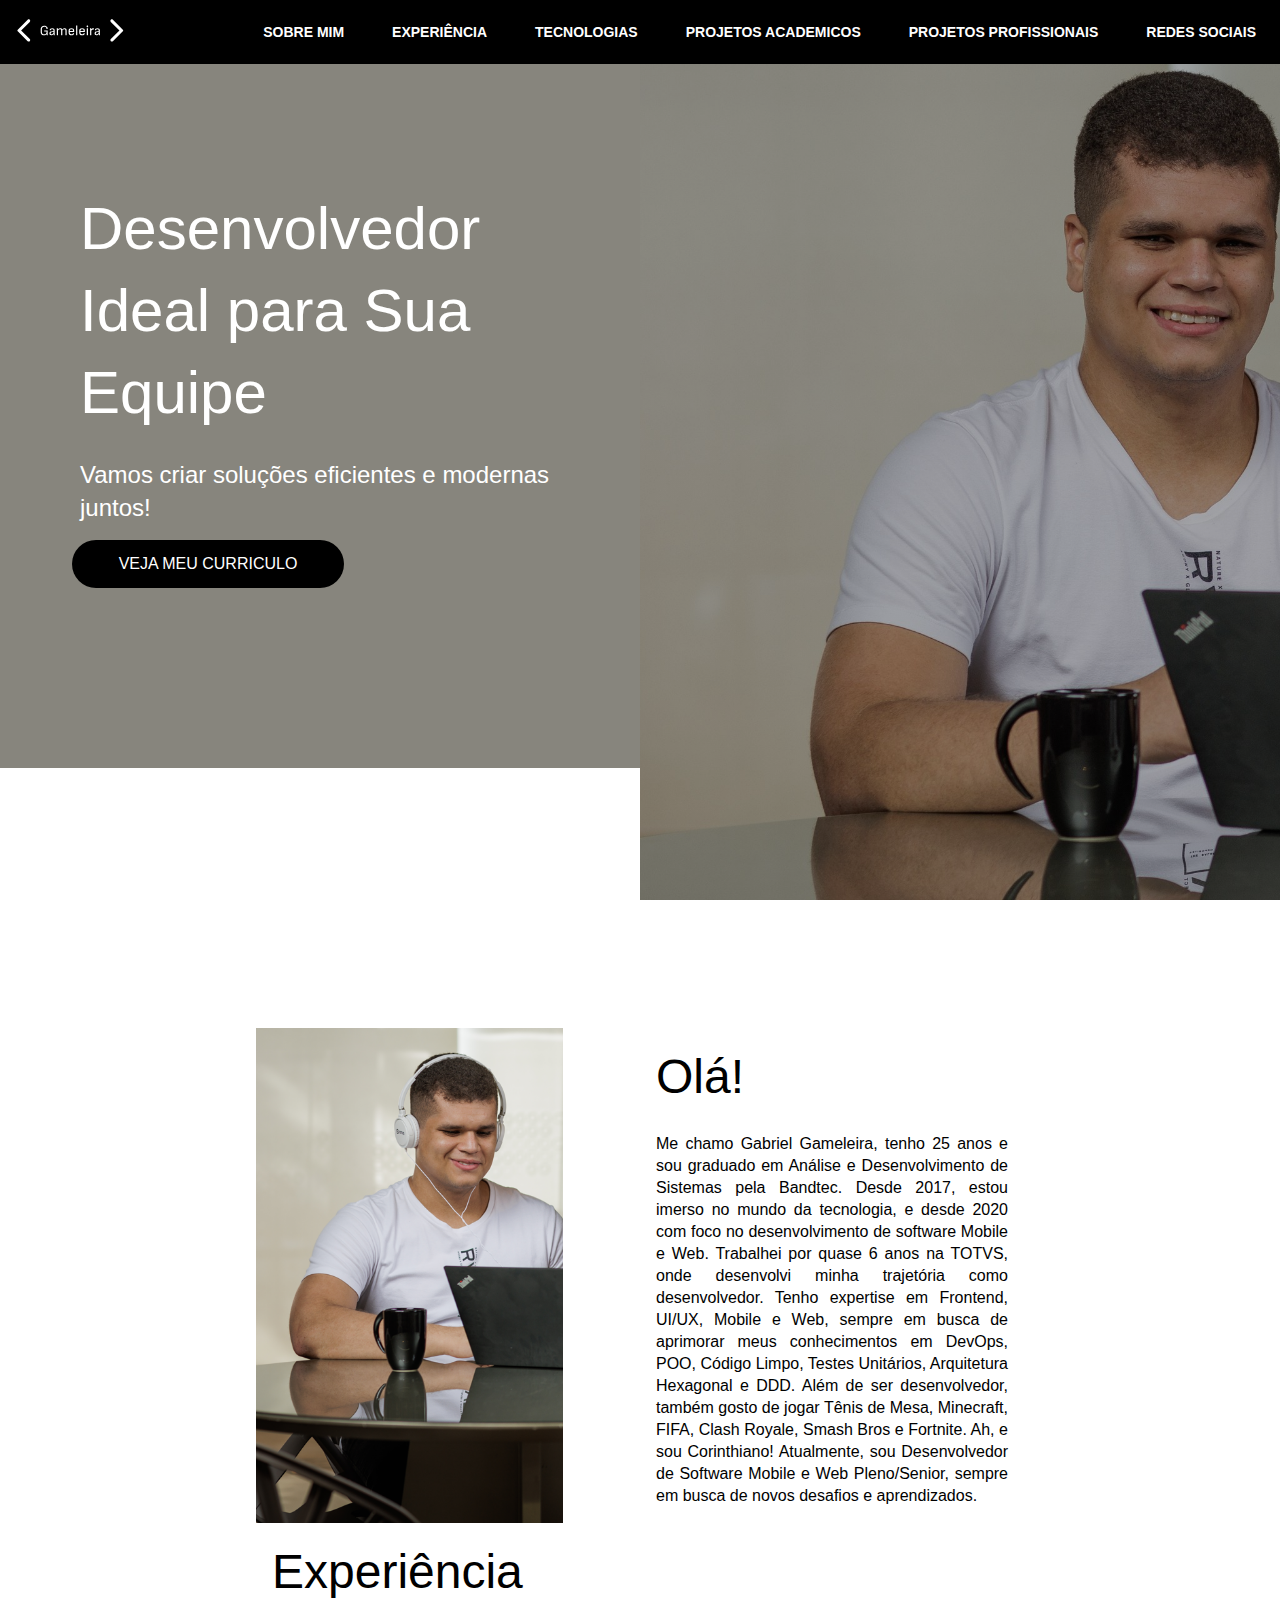
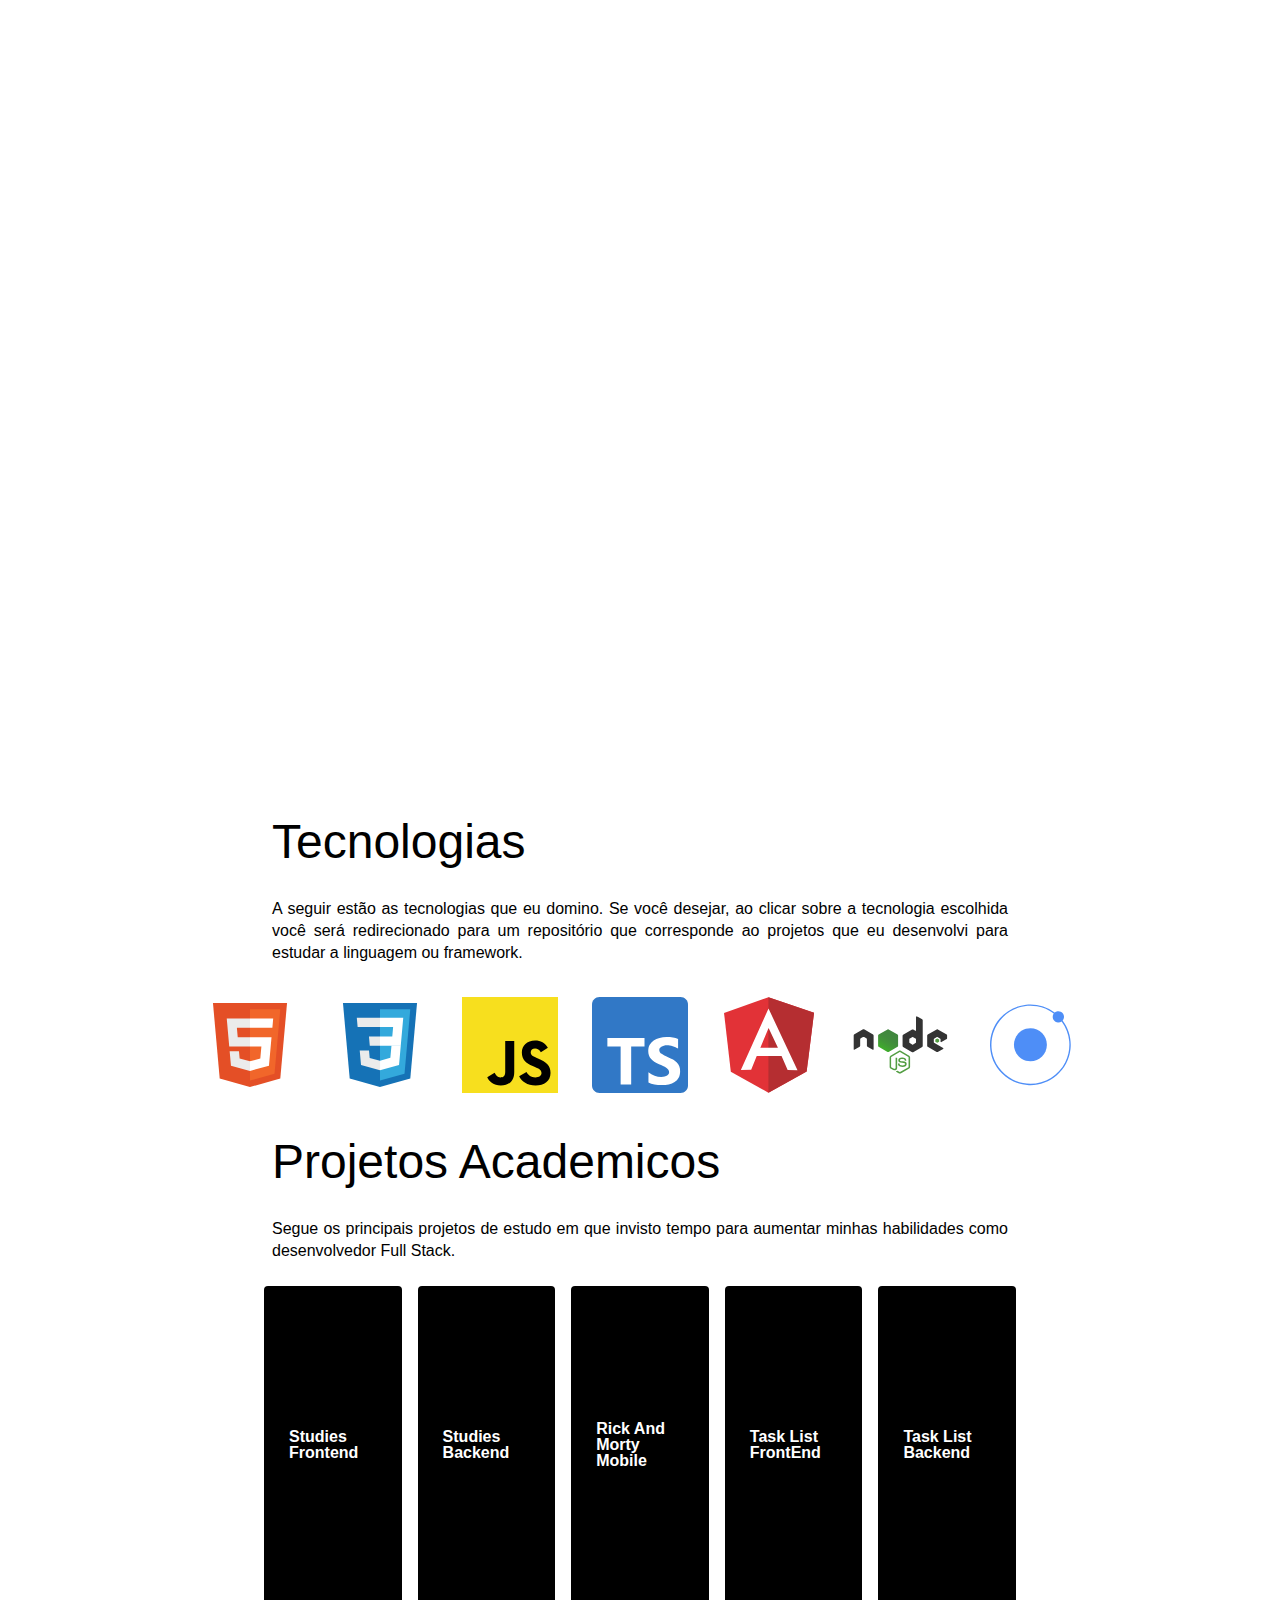
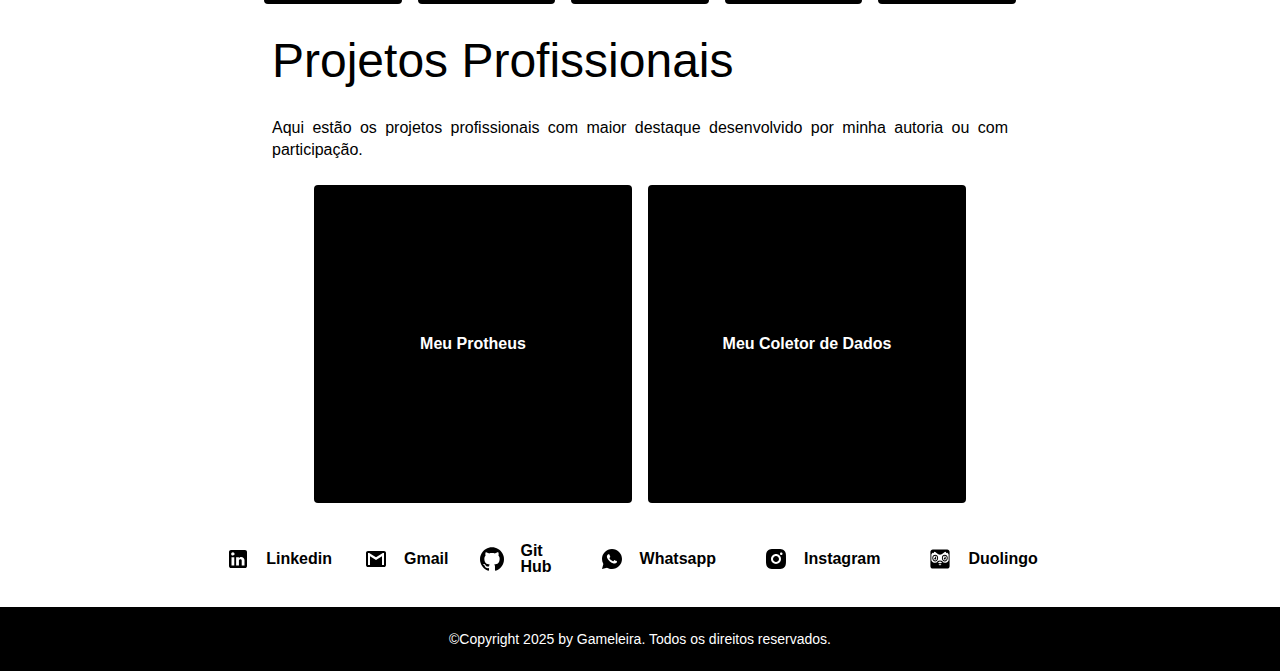
==== commit 5f616063: "feat(about-me): Adiciona melhoria para secao sobre mim" ====
--- a/index.html
+++ b/index.html
@@ -59,29 +59,29 @@
       <div id="banner"></div>
     </section>
     <section id="about-me" class="container">
-      <div>
-        <h3 class="headline headline-3 color-text-black">Sobre Mim</h3>
-      </div>
-      <div class="card-experiences">
-        <p class="body body-1 color-text-black">
-          Olá! Como vai?
-        </p>
-        <p class="body body-1 color-text-black">
-          Me chamo Gabriel Gameleira, tenho 25 anos e sou graduado em
-          <strong>Análise e Desenvolvimento de Sistemas</strong> pela
-          <i>Bandtec</i>. Desde 2017, estou imerso no mundo da tecnologia, e desdes 2020 com foco no desenvolvimento de software
-          <strong><i>Mobile</i></strong> e <strong><i>Web</i></strong>. Trabalhei por quase 6 anos na <i><strong>TOTVS</strong></i>, onde desenvolvi
-          minha trajetória como desenvolvedor.
-          Tenho expertise em <strong>Frontend</strong>, <strong>UI/UX</strong>, <strong>Mobile</strong> e
-          <strong>Web</strong>, sempre em busca de aprimorar meus conhecimentos em <strong>DevOps</strong>,
-          <strong>POO</strong>, <strong>Código Limpo</strong>, <strong>Testes Unitários</strong>, <strong>Arquitetura
-            Hexagonal</strong> e <strong>DDD</strong>.
-          Além de ser desenvolvedor, também gosto de jogar Tênis de Mesa, Minecraft, FIFA, Clash Royale, Smash Bros e Fortnite. Ah, e sou
-          Corinthiano! 
-          Atualmente, sou Desenvolvedor de Software Mobile e Web Pleno/Senior, sempre em busca de novos desafios e
-          aprendizados.
-        </p>
-      </div>
+        <div id="card-about-me">
+          <div id="banner-about-me"></div>
+          <div>
+            <h3 class="headline headline-3 color-text-black">
+              Olá!
+            </h3>
+            <p class="body body-1 color-text-black">
+              Me chamo Gabriel Gameleira, tenho 25 anos e sou graduado em
+              <strong>Análise e Desenvolvimento de Sistemas</strong> pela
+              <i>Bandtec</i>. Desde 2017, estou imerso no mundo da tecnologia, e desde 2020 com foco no desenvolvimento de software
+              <strong><i>Mobile</i></strong> e <strong><i>Web</i></strong>. Trabalhei por quase 6 anos na <i><strong>TOTVS</strong></i>, onde desenvolvi
+              minha trajetória como desenvolvedor.
+              Tenho expertise em <strong>Frontend</strong>, <strong>UI/UX</strong>, <strong>Mobile</strong> e
+              <strong>Web</strong>, sempre em busca de aprimorar meus conhecimentos em <strong>DevOps</strong>,
+              <strong>POO</strong>, <strong>Código Limpo</strong>, <strong>Testes Unitários</strong>, <strong>Arquitetura
+                Hexagonal</strong> e <strong>DDD</strong>.
+              Além de ser desenvolvedor, também gosto de jogar Tênis de Mesa, Minecraft, FIFA, Clash Royale, Smash Bros e Fortnite. Ah, e sou
+              Corinthiano! 
+              Atualmente, sou Desenvolvedor de Software Mobile e Web Pleno/Senior, sempre em busca de novos desafios e
+              aprendizados.
+            </p>
+          </div>
+        </div>
     </section>
     <section id="experience" class="container">
       <div>
--- a/src/app/styles/index.css
+++ b/src/app/styles/index.css
@@ -73,6 +73,20 @@
   justify-content: center;
   align-items: center;
   width: 100%;
+  height: 100%;
+}
+
+#card-about-me {
+  display: grid;
+  grid-template-columns: 50% 50%;
+}
+
+#banner-about-me {
+  background: url("../../assets/images/about-me.png") top / cover no-repeat;
+  display: 100vh;
+  justify-content: center;
+  align-items: center;
+  width: 80%;
   height: 100%;
 }
 
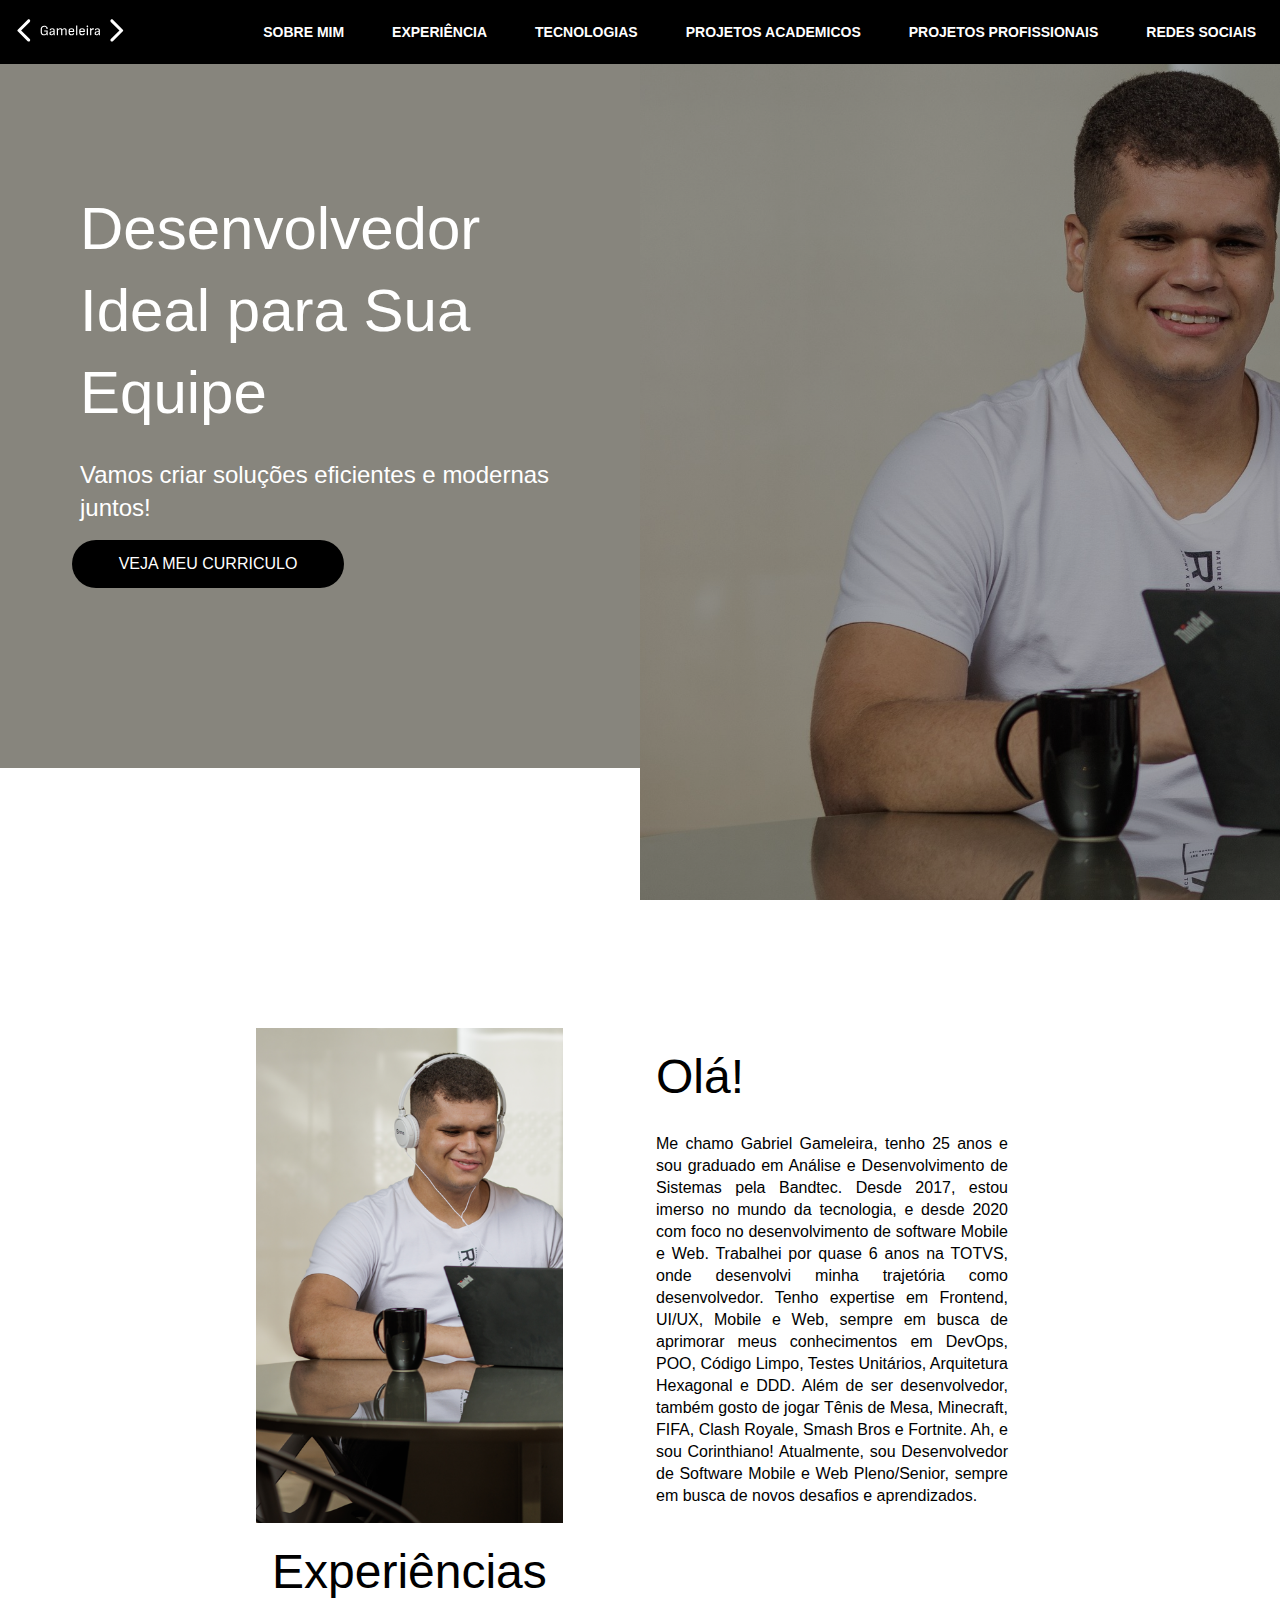
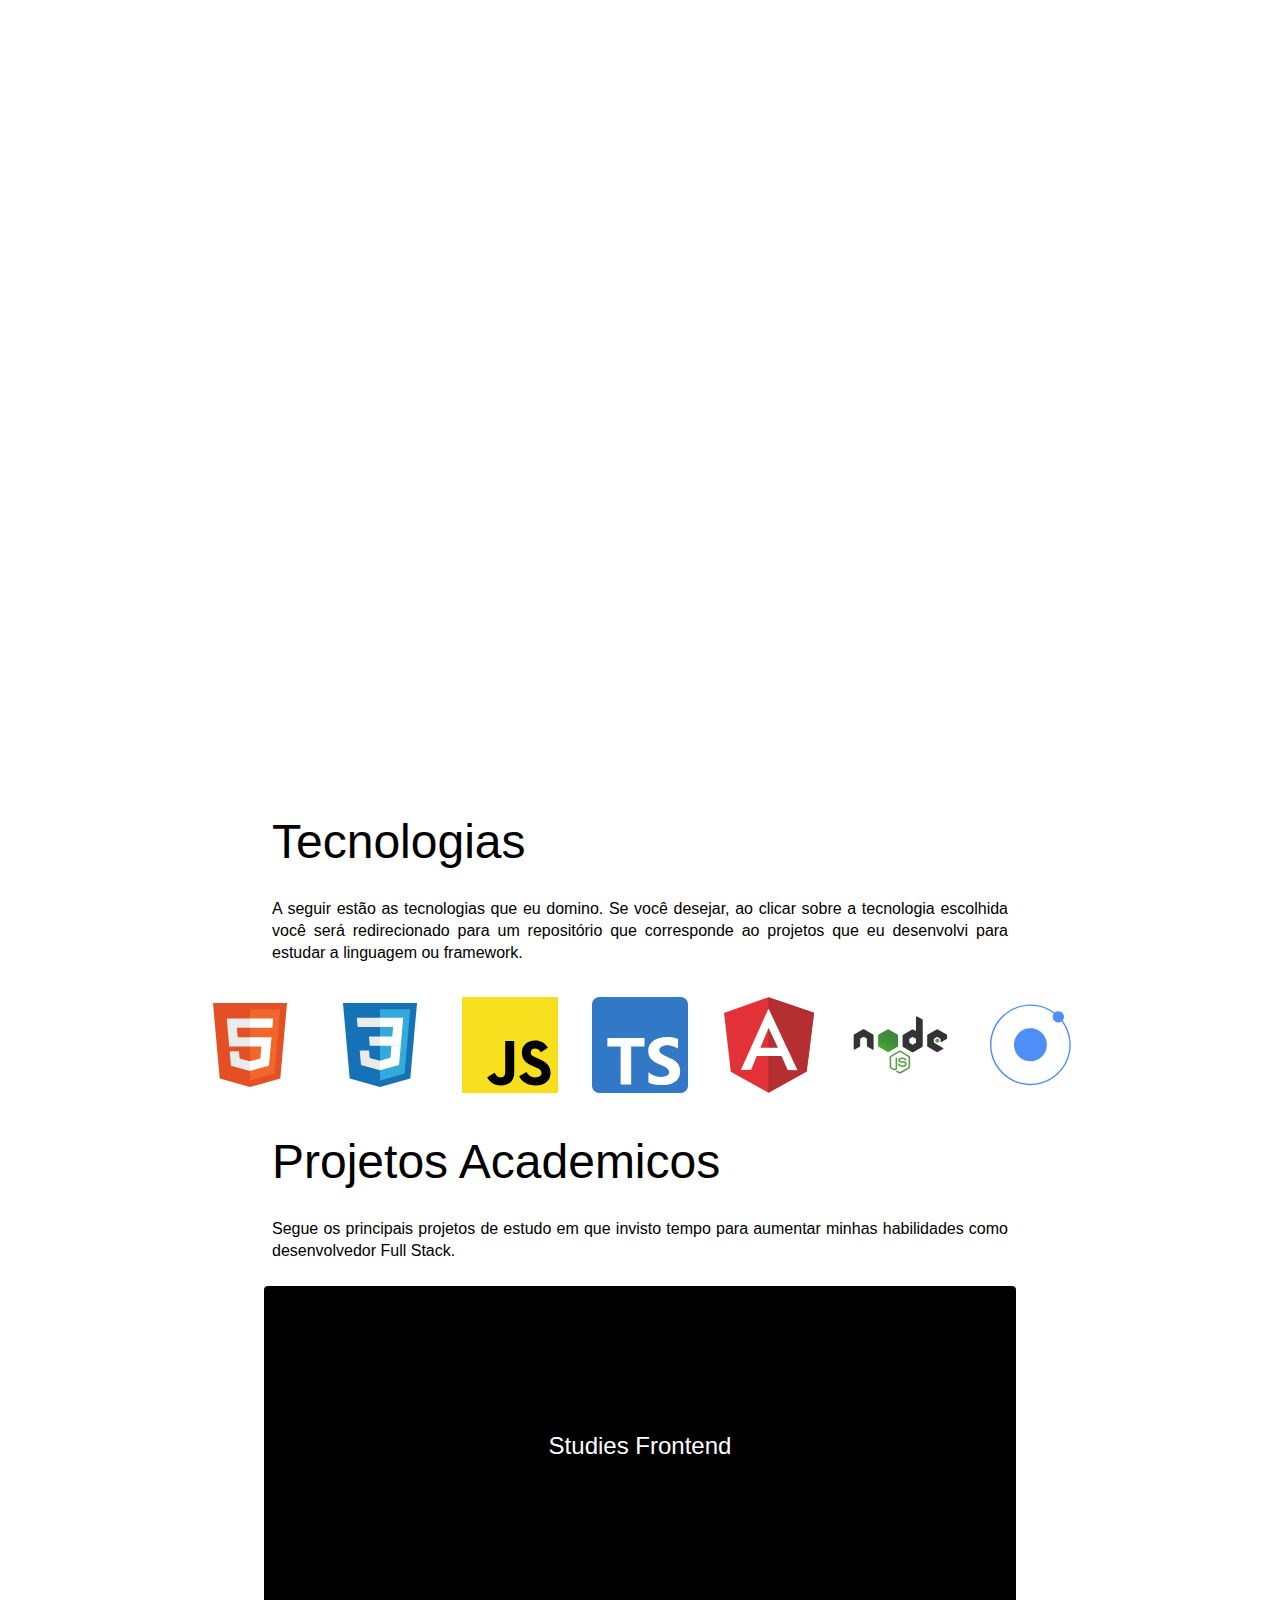
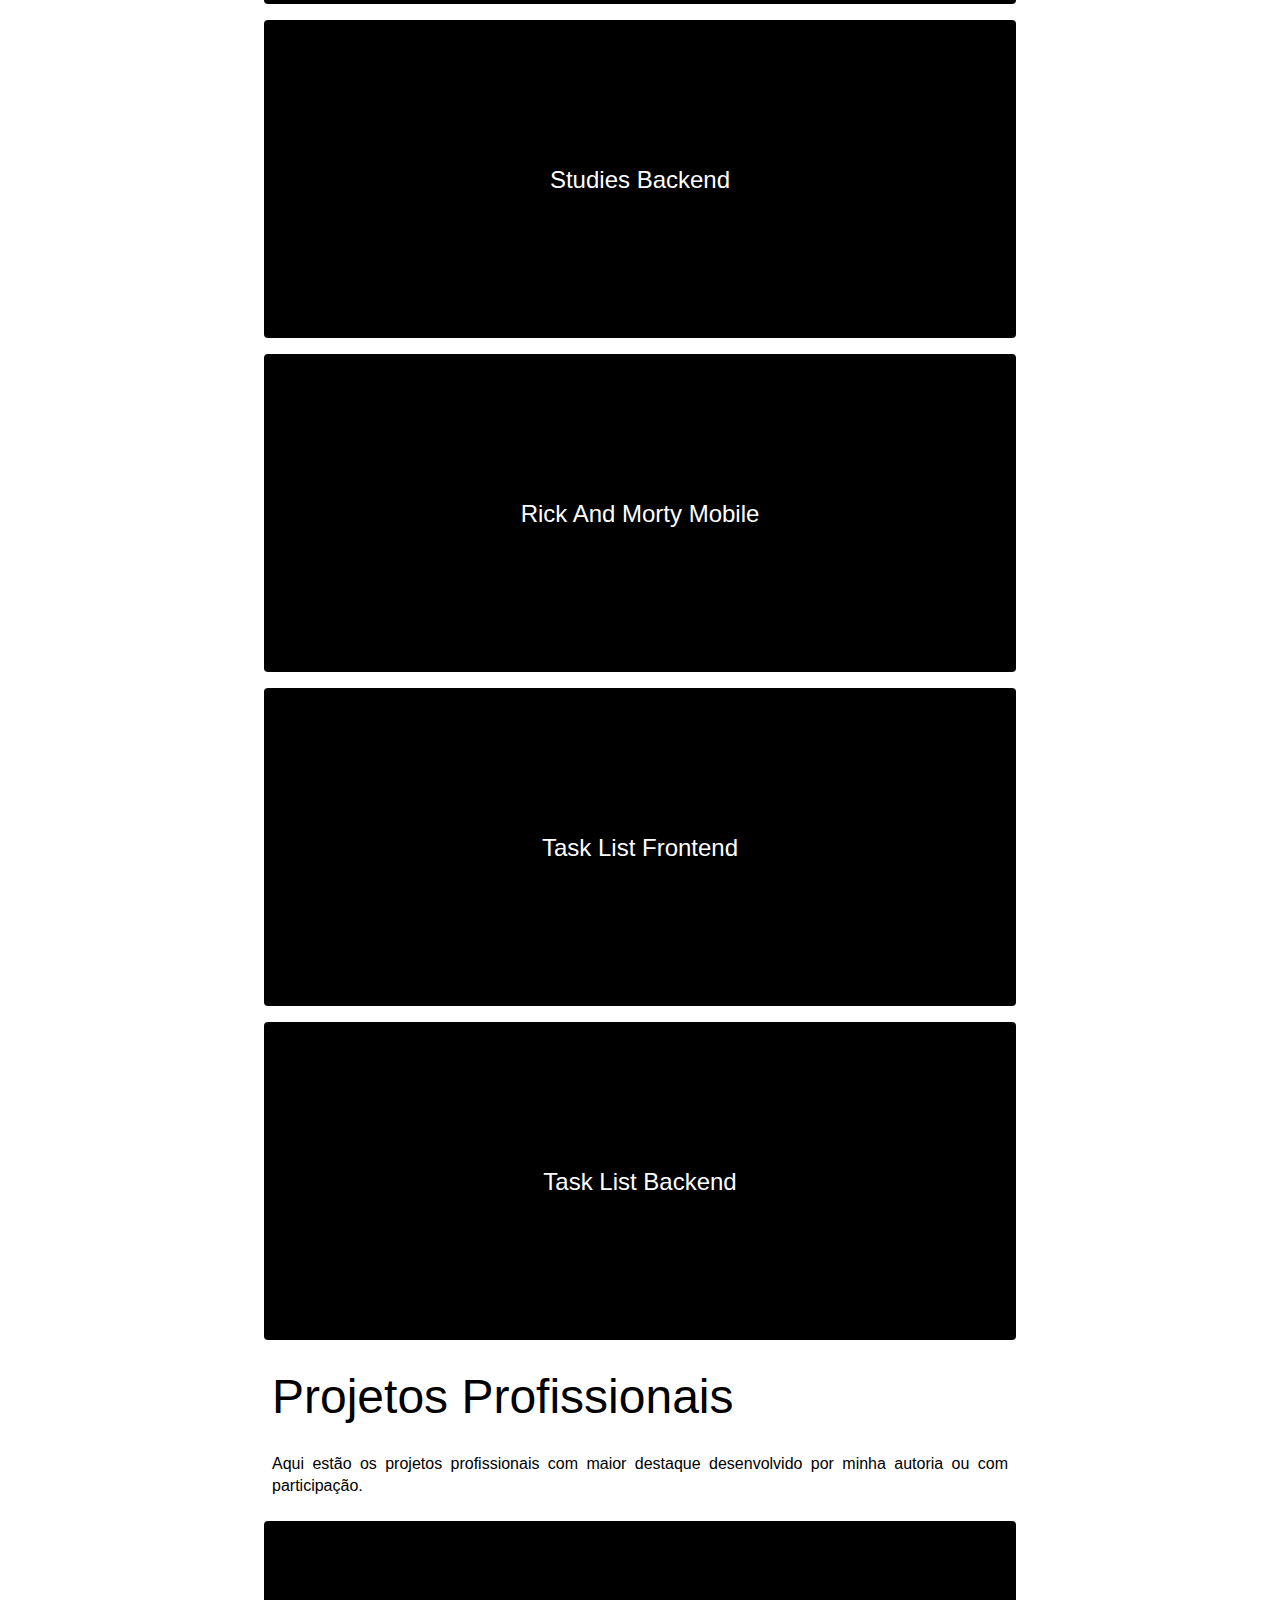
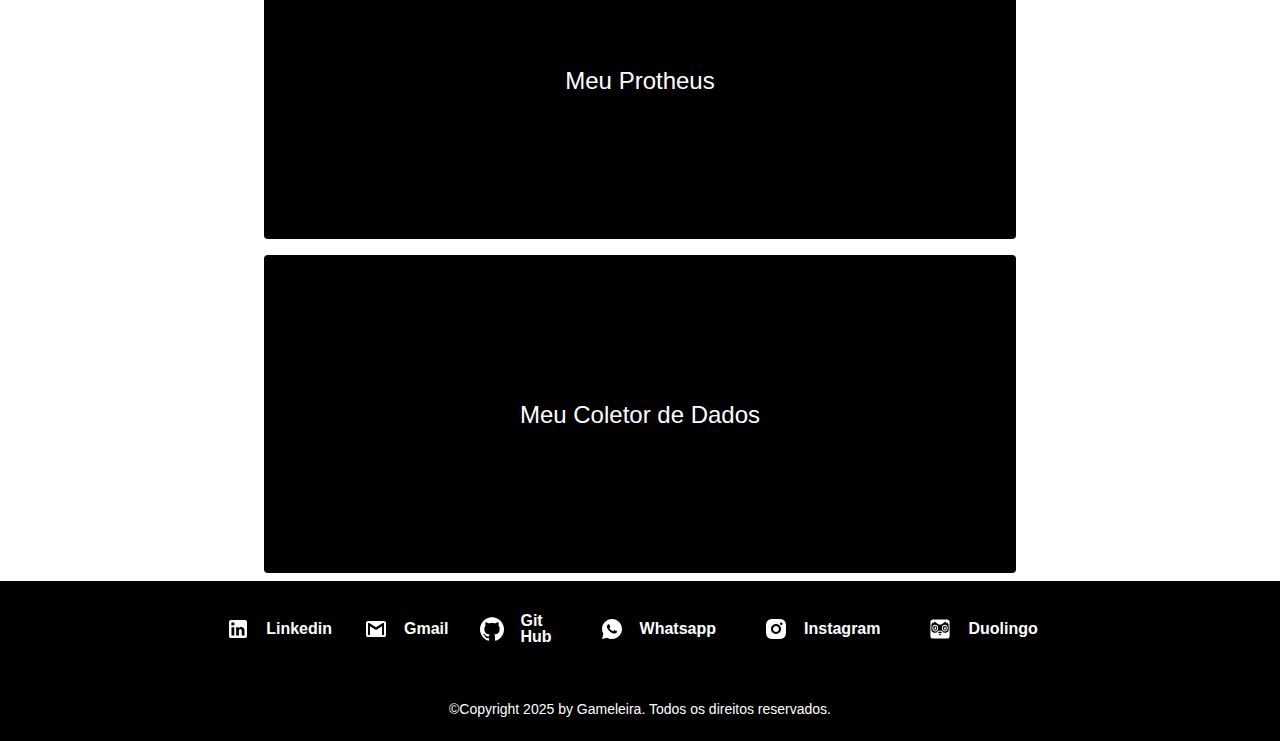
==== commit c4336e61: "refactor(projects): Refatora forma de exibicao dos cards para os projetos" ====
--- a/index.html
+++ b/index.html
@@ -1,323 +1,446 @@
 <!DOCTYPE html>
 <html lang="pt-br">
+  <head>
+    <meta charset="UTF-8" />
+    <meta http-equiv="X-UA-Compatible" content="IE=edge" />
+    <meta name="viewport" content="width=device-width, initial-scale=1.0" />
+    <link rel="stylesheet" href="./src/app/styles/reset.css" />
+    <link rel="stylesheet" href="./src/app/styles/typography.css" />
+    <link rel="stylesheet" href="./src/app/styles/style.css" />
+    <link rel="stylesheet" href="./src/app/styles/index.css" />
+    <link rel="preconnect" href="https://fonts.googleapis.com" />
+    <link rel="preconnect" href="https://fonts.gstatic.com" crossorigin />
+    <link
+      rel="icon"
+      type="image/png"
+      href="./src/assets/images/logo-negro.svg"
+    />
+    <title>Portfólio | Gabriel Gameleira dos Santos</title>
+  </head>
 
-<head>
-  <meta charset="UTF-8" />
-  <meta http-equiv="X-UA-Compatible" content="IE=edge" />
-  <meta name="viewport" content="width=device-width, initial-scale=1.0" />
-  <link rel="stylesheet" href="./src/app/styles/reset.css" />
-  <link rel="stylesheet" href="./src/app/styles/typography.css" />
-  <link rel="stylesheet" href="./src/app/styles/style.css" />
-  <link rel="stylesheet" href="./src/app/styles/index.css" />
-  <link rel="preconnect" href="https://fonts.googleapis.com" />
-  <link rel="preconnect" href="https://fonts.gstatic.com" crossorigin />
-  <link rel="icon" type="image/png" href="./src/assets/images/logo-negro.svg" />
-  <title>Portfólio | Gabriel Gameleira dos Santos</title>
-</head>
-
-<body>
-  <nav id="nav-top">
-    <figure id="logo-container">
-      <img id="logo-img" src="./src/assets/images/logo.svg" alt="Logo da empresa Gameleira" />
-    </figure>
-    <ul id="nav-list">
-      <li class="nav-item">
-        <a href="#about-me" class="button color-text-white item-link">Sobre Mim</a>
-      </li>
-      <li class="nav-item">
-        <a href="#experience" class="button color-text-white item-link">Experiência</a>
-      </li>
-      <li class="nav-item">
-        <a href="#technologies" class="button color-text-white item-link">Tecnologias</a>
-      </li>
-      <li class="nav-item">
-        <a href="#academic-projects" class="button color-text-white item-link">Projetos Academicos</a>
-      </li>
-      <li class="nav-item">
-        <a href="#professional-projects" class="button color-text-white item-link">Projetos Profissionais</a>
-      </li>
-      <li class="nav-item">
-        <a href="#social-medias" class="button color-text-white item-link">Redes Sociais</a>
-      </li>
-    </ul>
-  </nav>
-  <main>
-    <section id="welcome">
-      <div id="welcome-header">
-        <header>
-          <h1 class="headline headline-2 color-text-white">
-            Desenvolvedor Ideal para Sua Equipe
-          </h1>
-          <h5 class="headline headline-5 color-text-white">
-            Vamos criar soluções eficientes e modernas juntos!
-          </h5>
-          <div>
-            <a class="button-primary button-label" href="./src/app/curriculum.html" target="_blank">VEJA MEU CURRICULO</a>
-          </div>
-        </header>
-      </div>
-      <div id="banner"></div>
-    </section>
-    <section id="about-me" class="container">
+  <body>
+    <nav id="nav-top">
+      <figure id="logo-container">
+        <img
+          id="logo-img"
+          src="./src/assets/images/logo.svg"
+          alt="Logo da empresa Gameleira"
+        />
+      </figure>
+      <ul id="nav-list">
+        <li class="nav-item">
+          <a href="#about-me" class="button color-text-white item-link"
+            >Sobre Mim</a
+          >
+        </li>
+        <li class="nav-item">
+          <a href="#experiences" class="button color-text-white item-link"
+            >Experiência</a
+          >
+        </li>
+        <li class="nav-item">
+          <a href="#technologies" class="button color-text-white item-link"
+            >Tecnologias</a
+          >
+        </li>
+        <li class="nav-item">
+          <a href="#academic-projects" class="button color-text-white item-link"
+            >Projetos Academicos</a
+          >
+        </li>
+        <li class="nav-item">
+          <a
+            href="#professional-projects"
+            class="button color-text-white item-link"
+            >Projetos Profissionais</a
+          >
+        </li>
+        <li class="nav-item">
+          <a href="#social-medias" class="button color-text-white item-link"
+            >Redes Sociais</a
+          >
+        </li>
+      </ul>
+    </nav>
+    <main>
+      <section id="welcome">
+        <div id="welcome-header">
+          <header>
+            <h1 class="headline headline-2 color-text-white">
+              Desenvolvedor Ideal para Sua Equipe
+            </h1>
+            <h5 class="headline headline-5 color-text-white">
+              Vamos criar soluções eficientes e modernas juntos!
+            </h5>
+            <div>
+              <a
+                class="button-primary button-label"
+                href="./src/app/curriculum.html"
+                target="_blank"
+                >VEJA MEU CURRICULO</a
+              >
+            </div>
+          </header>
+        </div>
+        <div id="banner"></div>
+      </section>
+      <section id="about-me" class="container">
         <div id="card-about-me">
           <div id="banner-about-me"></div>
           <div>
-            <h3 class="headline headline-3 color-text-black">
-              Olá!
-            </h3>
+            <h3 class="headline headline-3 color-text-black">Olá!</h3>
             <p class="body body-1 color-text-black">
               Me chamo Gabriel Gameleira, tenho 25 anos e sou graduado em
               <strong>Análise e Desenvolvimento de Sistemas</strong> pela
-              <i>Bandtec</i>. Desde 2017, estou imerso no mundo da tecnologia, e desde 2020 com foco no desenvolvimento de software
-              <strong><i>Mobile</i></strong> e <strong><i>Web</i></strong>. Trabalhei por quase 6 anos na <i><strong>TOTVS</strong></i>, onde desenvolvi
-              minha trajetória como desenvolvedor.
-              Tenho expertise em <strong>Frontend</strong>, <strong>UI/UX</strong>, <strong>Mobile</strong> e
-              <strong>Web</strong>, sempre em busca de aprimorar meus conhecimentos em <strong>DevOps</strong>,
-              <strong>POO</strong>, <strong>Código Limpo</strong>, <strong>Testes Unitários</strong>, <strong>Arquitetura
-                Hexagonal</strong> e <strong>DDD</strong>.
-              Além de ser desenvolvedor, também gosto de jogar Tênis de Mesa, Minecraft, FIFA, Clash Royale, Smash Bros e Fortnite. Ah, e sou
-              Corinthiano! 
-              Atualmente, sou Desenvolvedor de Software Mobile e Web Pleno/Senior, sempre em busca de novos desafios e
+              <i>Bandtec</i>. Desde 2017, estou imerso no mundo da tecnologia, e
+              desde 2020 com foco no desenvolvimento de software
+              <strong><i>Mobile</i></strong> e <strong><i>Web</i></strong
+              >. Trabalhei por quase 6 anos na <i><strong>TOTVS</strong></i
+              >, onde desenvolvi minha trajetória como desenvolvedor. Tenho
+              expertise em <strong>Frontend</strong>, <strong>UI/UX</strong>,
+              <strong>Mobile</strong> e <strong>Web</strong>, sempre em busca de
+              aprimorar meus conhecimentos em <strong>DevOps</strong>,
+              <strong>POO</strong>, <strong>Código Limpo</strong>,
+              <strong>Testes Unitários</strong>,
+              <strong>Arquitetura Hexagonal</strong> e <strong>DDD</strong>.
+              Além de ser desenvolvedor, também gosto de jogar Tênis de Mesa,
+              Minecraft, FIFA, Clash Royale, Smash Bros e Fortnite. Ah, e sou
+              Corinthiano! Atualmente, sou Desenvolvedor de Software Mobile e
+              Web Pleno/Senior, sempre em busca de novos desafios e
               aprendizados.
             </p>
           </div>
         </div>
-    </section>
-    <section id="experience" class="container">
-      <div>
-        <h3 class="headline headline-3 color-text-black">Experiência</h3>
-      </div>
-      <div>
+      </section>
+      <section id="experiences" class="container">
+        <div>
+          <h3 class="headline headline-3 color-text-black">Experiências</h3>
+        </div>
         <div>
           <div>
-            <div class="card-experiences">
-              <h6 class="headline headline-6 color-text-black">2024 - 2022</h6>
-              <p class="body body-1 color-text-black">
-                Como
-                Desenvolvedor Pleno de Software Mobile, desde julho de 2022, assumi
-                desafios significativos na TOTVS, liderando a reestruturação dos
-                aplicativos <strong>Meu <i>Protheus</i></strong> e
-                <strong>Meu Coletor de Dados</strong>. Implementei uma organização
-                modular, com foco em escalabilidade e manutenção, e aprofundei meu
-                conhecimento em cultura DevOps, realizando deploys com Docker e
-                migrando para o registry da TOTVS. Integrei ferramentas como
-                SonarQube, otimizei a cobertura de testes unitários e refinei minhas
-                habilidades em code reviews.
-              </p>
-            </div>
-            <div class="card-experiences">
-              <h6 class="headline headline-6 color-text-black">2022 - 2020</h6>
-              <p class="body body-1 color-text-black">
-                Como Desenvolvedor Júnior
-                de Software Mobile, participei do desenvolvimento do Assistente de
-                Configuração Mobile, aplicando arquiteturas escaláveis em Angular e
-                promovendo código modular. Já como Técnico de Desenvolvimento de
-                Software Mobile, entre 2020 e 2021, comecei minha jornada mobile e
-                Frontend com Angular e Ionic, contribuindo para melhorias na
-                usabilidade e automação de processos via pipelines. Foi nesse
-                período que tive o primeiro contato com Scrum e equipes ágeis,
-                experiência que consolidou minha habilidade em sprints e organização
-                de tarefas.
-              </p>
-            </div>
-            <div class="card-experiences">
-              <h6 class="headline headline-6 color-text-black">2020 - 2019</h6>
-
-              <p class="body body-1 color-text-black">
-                Outra fase importante da minha jornada na TOTVS foi o
-                periodo do estágio entre 2019 e 2020 em que no periodo da faculdade
-                desenvolvi um projeto para pequenos e médios produtores rurais.
-                Acredito que com essa bagagem posso ser uma peça importante no
-                crescimento de novos produtos e soluções, trazendo a minha
-                experiência e vontade de me desenvolver.
-              </p>
-            </div>
-          </div>
-        </div>
-      </div>
-    </section>
-    <section id="technologies" class="container">
-      <div>
-        <h3 class="headline headline-3 color-text-black">Tecnologias</h3>
-        <p class="body body-1 color-text-black">
-          A seguir estão as tecnologias que eu domino. Se você desejar, ao
-          clicar sobre a tecnologia escolhida você será redirecionado para um
-          repositório que corresponde ao projetos que eu desenvolvi para
-          estudar a linguagem ou framework.
-        </p>
-      </div>
-      <div class="container-technologies">
-        <div class="card-technologies">
-          <a href="https://github.com/GAMELEIRA/html-css-js" target="_blank">
-            <img src="./src/assets/images/technologies/html.svg" alt="Logo do HTML" />
+            <div>
+              <div class="card card-experiences">
+                <div>
+                  <h6 class="headline headline-6 color-text-black">
+                    2024 - 2022
+                  </h6>
+                  <p class="body body-1 color-text-black">
+                    Como Desenvolvedor Pleno de Software Mobile, desde julho de
+                    2022, assumi desafios significativos na TOTVS, liderando a
+                    reestruturação dos aplicativos
+                    <strong>Meu <i>Protheus</i></strong> e
+                    <strong>Meu Coletor de Dados</strong>. Implementei uma
+                    organização modular, com foco em escalabilidade e
+                    manutenção, e aprofundei meu conhecimento em cultura DevOps,
+                    realizando deploys com Docker e migrando para o registry da
+                    TOTVS. Integrei ferramentas como SonarQube, otimizei a
+                    cobertura de testes unitários e refinei minhas habilidades
+                    em code reviews.
+                  </p>
+                </div>
+              </div>
+              <div class="card card-experiences">
+                <div>
+                  <h6 class="headline headline-6 color-text-black">
+                    2022 - 2020
+                  </h6>
+                  <p class="body body-1 color-text-black">
+                    Como Desenvolvedor Júnior de Software Mobile, participei do
+                    desenvolvimento do Assistente de Configuração Mobile,
+                    aplicando arquiteturas escaláveis em Angular e promovendo
+                    código modular. Já como Técnico de Desenvolvimento de
+                    Software Mobile, entre 2020 e 2021, comecei minha jornada
+                    mobile e Frontend com Angular e Ionic, contribuindo para
+                    melhorias na usabilidade e automação de processos via
+                    pipelines. Foi nesse período que tive o primeiro contato com
+                    Scrum e equipes ágeis, experiência que consolidou minha
+                    habilidade em sprints e organização de tarefas.
+                  </p>
+                </div>
+              </div>
+              <div class="card card-experiences">
+                <div>
+                  <h6 class="headline headline-6 color-text-black">
+                    2020 - 2019
+                  </h6>
+                  <p class="body body-1 color-text-black">
+                    Outra fase importante da minha jornada na TOTVS foi o
+                    periodo do estágio entre 2019 e 2020 em que no periodo da
+                    faculdade desenvolvi um projeto para pequenos e médios
+                    produtores rurais. Acredito que com essa bagagem posso ser
+                    uma peça importante no crescimento de novos produtos e
+                    soluções, trazendo a minha experiência e vontade de me
+                    desenvolver.
+                  </p>
+                </div>
+              </div>
+            </div>
+          </div>
+        </div>
+      </section>
+      <section id="technologies" class="container">
+        <div>
+          <h3 class="headline headline-3 color-text-black">Tecnologias</h3>
+          <p class="body body-1 color-text-black">
+            A seguir estão as tecnologias que eu domino. Se você desejar, ao
+            clicar sobre a tecnologia escolhida você será redirecionado para um
+            repositório que corresponde ao projetos que eu desenvolvi para
+            estudar a linguagem ou framework.
+          </p>
+        </div>
+        <div class="container-technologies">
+          <div class="card-technologies">
+            <a href="https://github.com/GAMELEIRA/html-css-js" target="_blank">
+              <img
+                src="./src/assets/images/technologies/html.svg"
+                alt="Logo do HTML"
+              />
+            </a>
+          </div>
+          <div class="card-technologies">
+            <a href="https://github.com/GAMELEIRA/html-css-js" target="_blank">
+              <img
+                src="./src/assets/images/technologies/css.svg"
+                alt="Logo do CSS"
+              />
+            </a>
+          </div>
+          <div class="card-technologies">
+            <a href="https://github.com/GAMELEIRA/javascript" target="_blank">
+              <img
+                src="./src/assets/images/technologies/javascript.svg"
+                alt="Logo do Javascript"
+              />
+            </a>
+          </div>
+          <div class="card-technologies">
+            <a href="https://github.com/GAMELEIRA/typescript" target="_blank">
+              <img
+                src="./src/assets/images/technologies/typescript.svg"
+                alt="Logo do Typescript"
+              />
+            </a>
+          </div>
+          <div class="card-technologies">
+            <a href="https://github.com/GAMELEIRA/angular" target="_blank">
+              <img
+                src="./src/assets/images/technologies/angular.svg"
+                alt="Logo do Angular"
+              />
+            </a>
+          </div>
+          <div class="card-technologies">
+            <a href="https://github.com/GAMELEIRA/javascript" target="_blank">
+              <img
+                src="./src/assets/images/technologies/node.svg"
+                alt="Logo do Node"
+              />
+            </a>
+          </div>
+          <div class="card-technologies">
+            <a href="https://github.com/GAMELEIRA/ionic" target="_blank">
+              <img
+                src="./src/assets/images/technologies/ionic.svg"
+                alt="Logo do Ionic"
+              />
+            </a>
+          </div>
+        </div>
+      </section>
+      <section id="academic-projects" class="container">
+        <div>
+          <h3 class="headline headline-3 color-text-black">
+            Projetos Academicos
+          </h3>
+          <p class="body body-1 color-text-black">
+            Segue os principais projetos de estudo em que invisto tempo para
+            aumentar minhas habilidades como desenvolvedor Full Stack.
+          </p>
+        </div>
+        <div class="container-projects">
+          <a
+            target="_blank"
+            class="card-project"
+            href="https://github.com/GAMELEIRA/studies-frontend"
+          >
+            <div>
+              <h5 class="headline headline-5 color-text-white">Studies Frontend</h5>
+            </div>
           </a>
-        </div>
-        <div class="card-technologies">
-          <a href="https://github.com/GAMELEIRA/html-css-js" target="_blank">
-            <img src="./src/assets/images/technologies/css.svg" alt="Logo do CSS" />
+          <a
+            target="_blank"
+            class="card-project"
+            href="https://github.com/GAMELEIRA/studies-backend"
+          >
+            <div>
+              <h5 class="headline headline-5 color-text-white">Studies Backend</h5>
+            </div>
           </a>
-        </div>
-        <div class="card-technologies">
-          <a href="https://github.com/GAMELEIRA/javascript" target="_blank">
-            <img src="./src/assets/images/technologies/javascript.svg" alt="Logo do Javascript" />
+          <a
+            target="_blank"
+            class="card-project"
+            href="https://github.com/GAMELEIRA/rick-and-morty-app"
+          >
+            <div>
+              <h5 class="headline headline-5 color-text-white">Rick And Morty Mobile</h5>
+            </div>
           </a>
-        </div>
-        <div class="card-technologies">
-          <a href="https://github.com/GAMELEIRA/typescript" target="_blank">
-            <img src="./src/assets/images/technologies/typescript.svg" alt="Logo do Typescript" />
+          <a
+            target="_blank"
+            class="card-project"
+            href="https://github.com/GAMELEIRA/task-list-frontend"
+          >
+            <div>
+              <h5 class="headline headline-5 color-text-white">Task List Frontend</h5>
+            </div>
           </a>
-        </div>
-        <div class="card-technologies">
-          <a href="https://github.com/GAMELEIRA/angular" target="_blank">
-            <img src="./src/assets/images/technologies/angular.svg" alt="Logo do Angular" />
+          <a
+            target="_blank"
+            class="card-project"
+            href="https://github.com/GAMELEIRA/task-list-backend"
+          >
+            <div>
+              <h5 class="headline headline-5 color-text-white">Task List Backend</h5>
+            </div>
           </a>
         </div>
-        <div class="card-technologies">
-          <a href="https://github.com/GAMELEIRA/javascript" target="_blank">
-            <img src="./src/assets/images/technologies/node.svg" alt="Logo do Node" />
-          </a>
-        </div>
-        <div class="card-technologies">
-          <a href="https://github.com/GAMELEIRA/ionic" target="_blank">
-            <img src="./src/assets/images/technologies/ionic.svg" alt="Logo do Ionic" />
-          </a>
-        </div>
-      </div>
-    </section>
-    <section id="academic-projects" class="container">
-      <div>
-        <h3 class="headline headline-3 color-text-black">
-          Projetos Academicos
-        </h3>
-        <p class="body body-1 color-text-black">
-          Segue os principais projetos de estudo em que invisto tempo para aumentar minhas habilidades como
-          desenvolvedor Full Stack.
-        </p>
-      </div>
-      <div class="container-projects">
-        <a target="_blank" class="card-project" href="https://github.com/GAMELEIRA/studies-frontend">
-          <div>
-            <p class="label color-text-white">Studies Frontend</p>
-          </div>
-        </a>
-        <a target="_blank" class="card-project" href="https://github.com/GAMELEIRA/studies-backend">
-          <div>
-            <p class="label color-text-white">Studies Backend</p>
-          </div>
-        </a>
-        <a target="_blank" class="card-project" href="https://github.com/GAMELEIRA/rick-and-morty-app">
-          <div>
-            <p class="label color-text-white">Rick And Morty Mobile</p>
-          </div>
-        </a>
-        <a target="_blank" class="card-project" href="https://github.com/GAMELEIRA/task-list-frontend">
-          <div>
-            <p class="label color-text-white">Task List FrontEnd</p>
-          </div>
-        </a>
-        <a target="_blank" class="card-project" href="https://github.com/GAMELEIRA/task-list-backend">
-          <div>
-            <p class="label color-text-white">Task List Backend</p>
-          </div>
-        </a>
-      </div>
-    </section>
-    <section id="professional-projects" class="container">
-      <div>
-        <h3 class="headline headline-3 color-text-black">
-          Projetos Profissionais
-        </h3>
-        <p class="body body-1 color-text-black">
-          Aqui estão os projetos profissionais com maior destaque desenvolvido
-          por minha autoria ou com participação.
-        </p>
-      </div>
-      <div>
-        <div class="container-projects">
-          <a class="card-project"
-            href="https://play.google.com/store/apps/details?id=com.totvs.services.mobile.eventviewer&hl=pt_BR"
-            target="_blank">
-            <div>
-              <p class="label color-text-white">Meu Protheus</p>
-            </div>
-          </a>
-          <a href="https://play.google.com/store/apps/details?id=com.totvs.mobile.meucoletordedados&hl=pt_BR"
-            target="_blank">
-            <div class="card-project">
+      </section>
+      <section id="professional-projects" class="container">
+        <div>
+          <h3 class="headline headline-3 color-text-black">
+            Projetos Profissionais
+          </h3>
+          <p class="body body-1 color-text-black">
+            Aqui estão os projetos profissionais com maior destaque desenvolvido
+            por minha autoria ou com participação.
+          </p>
+        </div>
+        <div>
+          <div class="container-projects">
+            <a
+              class="card-project"
+              href="https://play.google.com/store/apps/details?id=com.totvs.services.mobile.eventviewer&hl=pt_BR"
+              target="_blank"
+            >
               <div>
-                <p class="label color-text-white">Meu Coletor de Dados</p>
+                <h5 class="headline headline-5 color-text-white">Meu Protheus</h5>
               </div>
-            </div>
-          </a>
-        </div>
-      </div>
-    </section>
-    <section id="social-medias" class="container">
-      <div>
-        <div class="container-social-medias">
-          <div id="linkedin">
-            <a class="social-medias-link" href="https://www.linkedin.com/in/gabriel-gameleira-dos-santos-634b23161/"
-              target="_blank">
-              <figure class="item-contact">
-                <img src="./src/assets/images/icons/linkedin.svg" alt="Icone do Linkedin" />
-                <figcaption class="label">Linkedin</figcaption>
-              </figure>
-            </a>
-          </div>
-          <div>
-            <a class="social -medias-link" href="mailto:gameleira270499@gmail.com" target="_blank">
-              <figure class="item-contact">
-                <img src="./src/assets/images/icons/gmail.svg" alt="Icone do Gmail" />
-                <figcaption class="label">Gmail</figcaption>
-              </figure>
-            </a>
-          </div>
-          <div>
-            <a class="social-medias-link" href="https://github.com/GAMELEIRA" target="_blank">
-              <figure class="item-contact">
-                <img src="./src/assets/images/icons/git-hub.svg" alt="Icone do Git Hub" />
-                <figcaption class="label">Git Hub</figcaption>
-              </figure>
-            </a>
-          </div>
-          <div>
-            <a class="social-medias-link"
-              href="https://wa.me/5511951432568?text=Olá,%20Gabriel!%20Gostaria%20de%20contratar%20seus%20serviços%20como%20desenvolvedor!"
-              target="_blank">
-              <figure class="item-contact">
-                <img src="./src/assets/images/icons/whatsapp.svg" alt="Icone do Whatsapp" />
-                <figcaption class="label">Whatsapp</figcaption>
-              </figure>
-            </a>
-          </div>
-          <div>
-            <a class="social-medias-link" href="https://www.instagram.com/gamisgamis27/" target="_blank">
-              <figure class="item-contact">
-                <img src="./src/assets/images/icons/instagram.svg" alt="Icone do Instagram" />
-                <figcaption class="label">Instagram</figcaption>
-              </figure>
-            </a>
-          </div>
-          <div>
-            <a class="social-medias-link" href="https://www.duolingo.com/profile/GabrielGam373816?via=share_profile"
-              target="_blank">
-              <figure class="item-contact">
-                <img src="./src/assets/images/icons/duolingo.svg" alt="Icone do Duolingo" />
-                <figcaption class="label">Duolingo</figcaption>
-              </figure>
-            </a>
-          </div>
-        </div>
-      </div>
-    </section>
-  </main>
-  <footer>
-    <p class="body body-2 color-text-white">
-      <b>©Copyright 2025 by Gameleira. Todos os direitos reservados.</b>
-    </p>
-  </footer>
-  <script src="./src/app/scripts/index.js"></script>
-
-</body>
-
-</html>+            </a>
+            <a
+              href="https://play.google.com/store/apps/details?id=com.totvs.mobile.meucoletordedados&hl=pt_BR"
+              target="_blank"
+            >
+              <div class="card-project">
+                <div>
+                  <h5 class="headline headline-5 color-text-white">Meu Coletor de Dados</h5>
+                </div>
+              </div>
+            </a>
+          </div>
+        </div>
+      </section>
+      <section id="social-medias" class="container">
+        <div>
+          <div class="container-social-medias">
+            <div id="linkedin">
+              <a
+                class="social-medias-link"
+                href="https://www.linkedin.com/in/gabriel-gameleira-dos-santos-634b23161/"
+                target="_blank"
+              >
+                <figure class="item-contact">
+                  <img
+                    src="./src/assets/images/icons/linkedin.svg"
+                    alt="Icone do Linkedin"
+                  />
+                  <figcaption class="label">Linkedin</figcaption>
+                </figure>
+              </a>
+            </div>
+            <div>
+              <a
+                class="social -medias-link"
+                href="mailto:gameleira270499@gmail.com"
+                target="_blank"
+              >
+                <figure class="item-contact">
+                  <img
+                    src="./src/assets/images/icons/gmail.svg"
+                    alt="Icone do Gmail"
+                  />
+                  <figcaption class="label">Gmail</figcaption>
+                </figure>
+              </a>
+            </div>
+            <div>
+              <a
+                class="social-medias-link"
+                href="https://github.com/GAMELEIRA"
+                target="_blank"
+              >
+                <figure class="item-contact">
+                  <img
+                    src="./src/assets/images/icons/git-hub.svg"
+                    alt="Icone do Git Hub"
+                  />
+                  <figcaption class="label">Git Hub</figcaption>
+                </figure>
+              </a>
+            </div>
+            <div>
+              <a
+                class="social-medias-link"
+                href="https://wa.me/5511951432568?text=Olá,%20Gabriel!%20Gostaria%20de%20contratar%20seus%20serviços%20como%20desenvolvedor!"
+                target="_blank"
+              >
+                <figure class="item-contact">
+                  <img
+                    src="./src/assets/images/icons/whatsapp.svg"
+                    alt="Icone do Whatsapp"
+                  />
+                  <figcaption class="label">Whatsapp</figcaption>
+                </figure>
+              </a>
+            </div>
+            <div>
+              <a
+                class="social-medias-link"
+                href="https://www.instagram.com/gamisgamis27/"
+                target="_blank"
+              >
+                <figure class="item-contact">
+                  <img
+                    src="./src/assets/images/icons/instagram.svg"
+                    alt="Icone do Instagram"
+                  />
+                  <figcaption class="label">Instagram</figcaption>
+                </figure>
+              </a>
+            </div>
+            <div>
+              <a
+                class="social-medias-link"
+                href="https://www.duolingo.com/profile/GabrielGam373816?via=share_profile"
+                target="_blank"
+              >
+                <figure class="item-contact">
+                  <img
+                    src="./src/assets/images/icons/duolingo.svg"
+                    alt="Icone do Duolingo"
+                  />
+                  <figcaption class="label">Duolingo</figcaption>
+                </figure>
+              </a>
+            </div>
+          </div>
+        </div>
+      </section>
+    </main>
+    <footer>
+      <p class="body body-2 color-text-white">
+        <b>©Copyright 2025 by Gameleira. Todos os direitos reservados.</b>
+      </p>
+    </footer>
+    <script src="./src/app/scripts/index.js"></script>
+  </body>
+</html>
--- a/src/app/styles/index.css
+++ b/src/app/styles/index.css
@@ -108,6 +108,9 @@
   display: flex;
   justify-content: center;
   align-items: center;
+}
+
+.card {
 }
 
 .card-experiences {
@@ -133,8 +136,26 @@
   transition-duration: 0.5s;
 }
 
+.enterprise {
+  width: 20%;
+  height: auto;
+  background-size: contain;
+  background-position: center;
+  background-repeat: no-repeat;
+  margin-left: 8px;
+}
+
+#enterprise-totvs {
+  background: url("../../assets/images/enterprises/totvs.png") top / cover
+    no-repeat;
+  background-size: contain;
+  background-position: center;
+  background-repeat: no-repeat;
+  aspect-ratio: 1 / 1;
+}
+
 #time-line {
-  background-color: #000; 
+  background-color: #000;
   width: 8px;
   height: auto;
 }
@@ -148,11 +169,8 @@
 }
 
 .card-technologies:hover {
-  background: #0000000e;
-  border: solid 0.2px #868686;
+  border: solid 0.2px #87857d;
   border-radius: 4px;
-  width: 116px;
-  height: 116px;
   display: flex;
   justify-content: center;
   align-items: center;
@@ -165,9 +183,8 @@
 }
 
 .container-projects {
-  display: flex;
-  justify-content: center;
-  align-items: center;
+  display: grid;
+  grid-template-columns: 100%;
 }
 
 .card-project {
@@ -177,7 +194,7 @@
   padding: 8px;
   margin: 8px;
   cursor: pointer;
-  width: 300px;
+  max-width: 100%;
   height: 300px;
   display: flex;
   justify-content: center;
@@ -192,7 +209,7 @@
   transition-duration: 0.5s;
 }
 
-.card-project:hover > div > p {
+.card-project:hover > div > h5 {
   color: #000000;
 }
 
@@ -208,6 +225,7 @@
 
 #social-medias {
   display: block;
+  background-color: #000;
 }
 
 .social-medias-link {
@@ -221,6 +239,12 @@
 }
 
 .container-social-medias {
+  display: flex;
+  justify-content: center;
+  align-items: center;
+}
+
+#list-enterprises {
   display: flex;
   justify-content: center;
   align-items: center;
@@ -272,3 +296,7 @@
   align-items: center;
   justify-items: center;
 }
+
+.label {
+  color: #fff;
+}
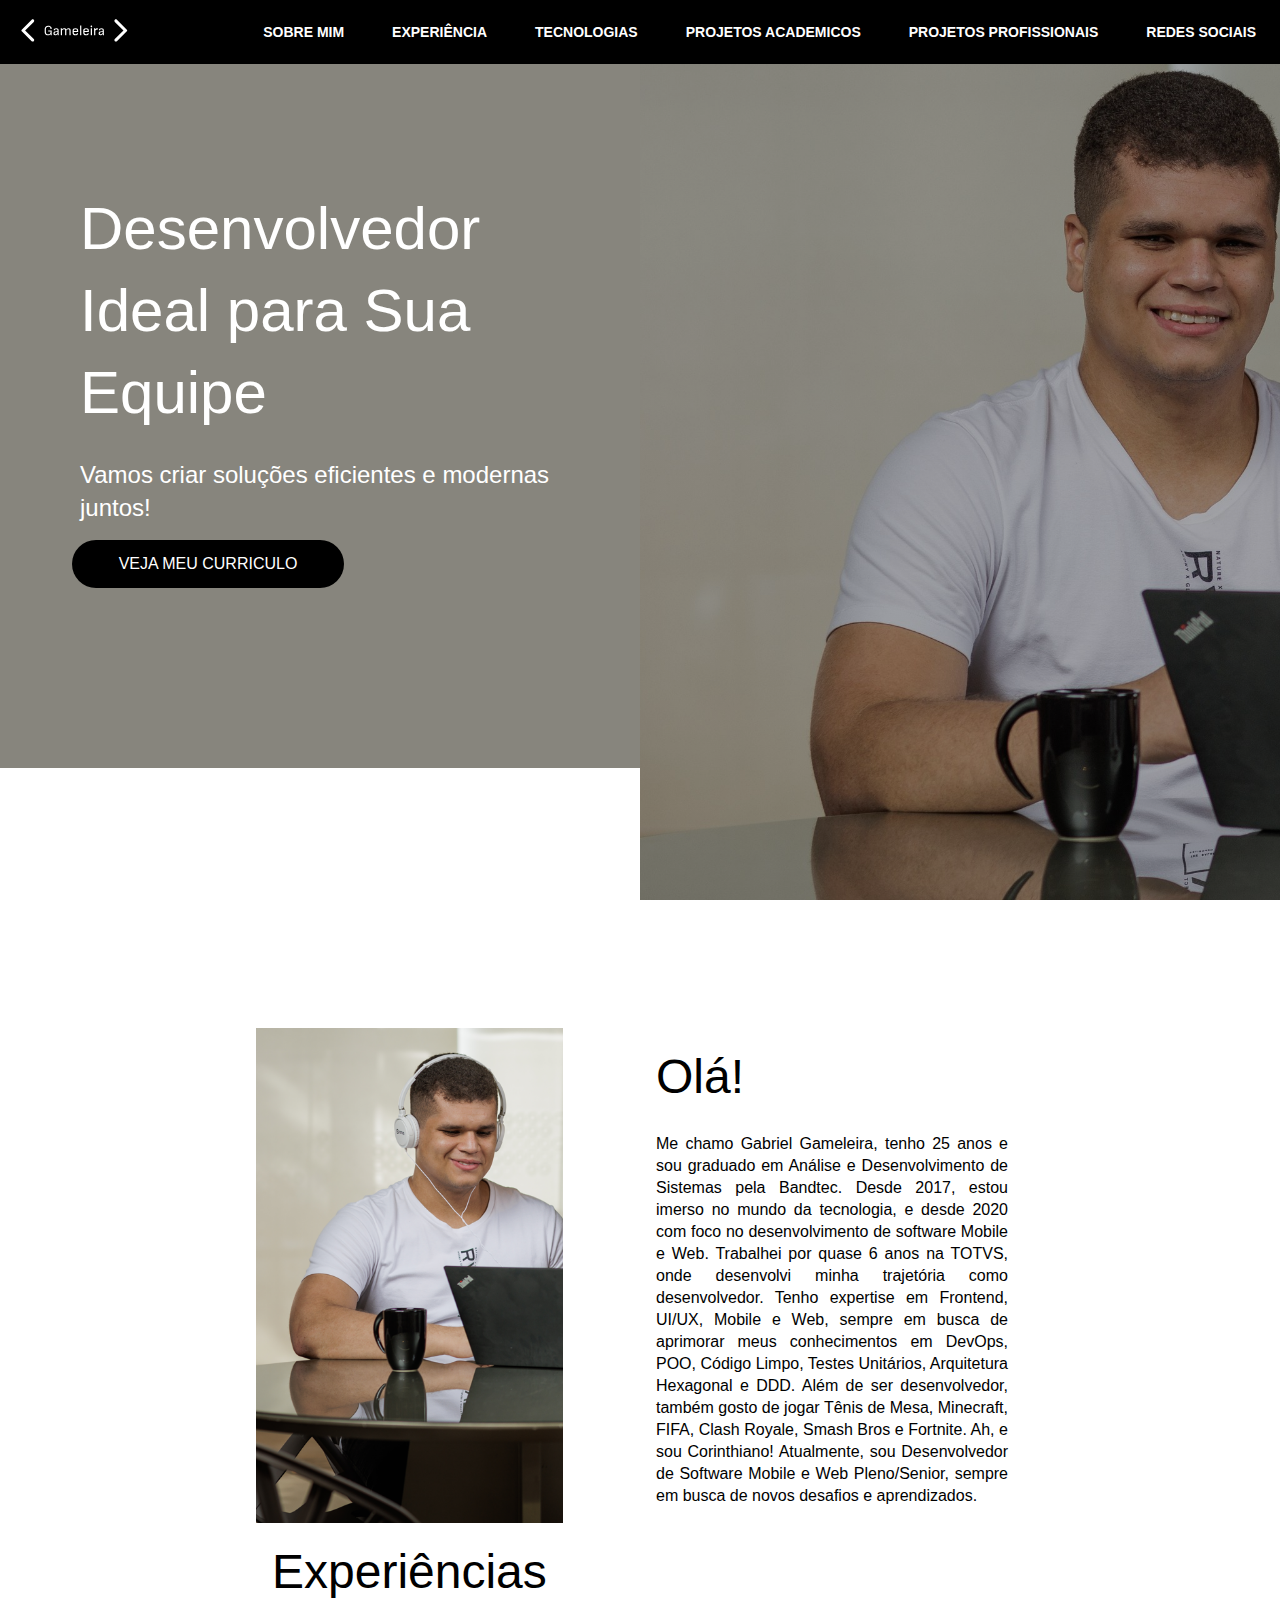
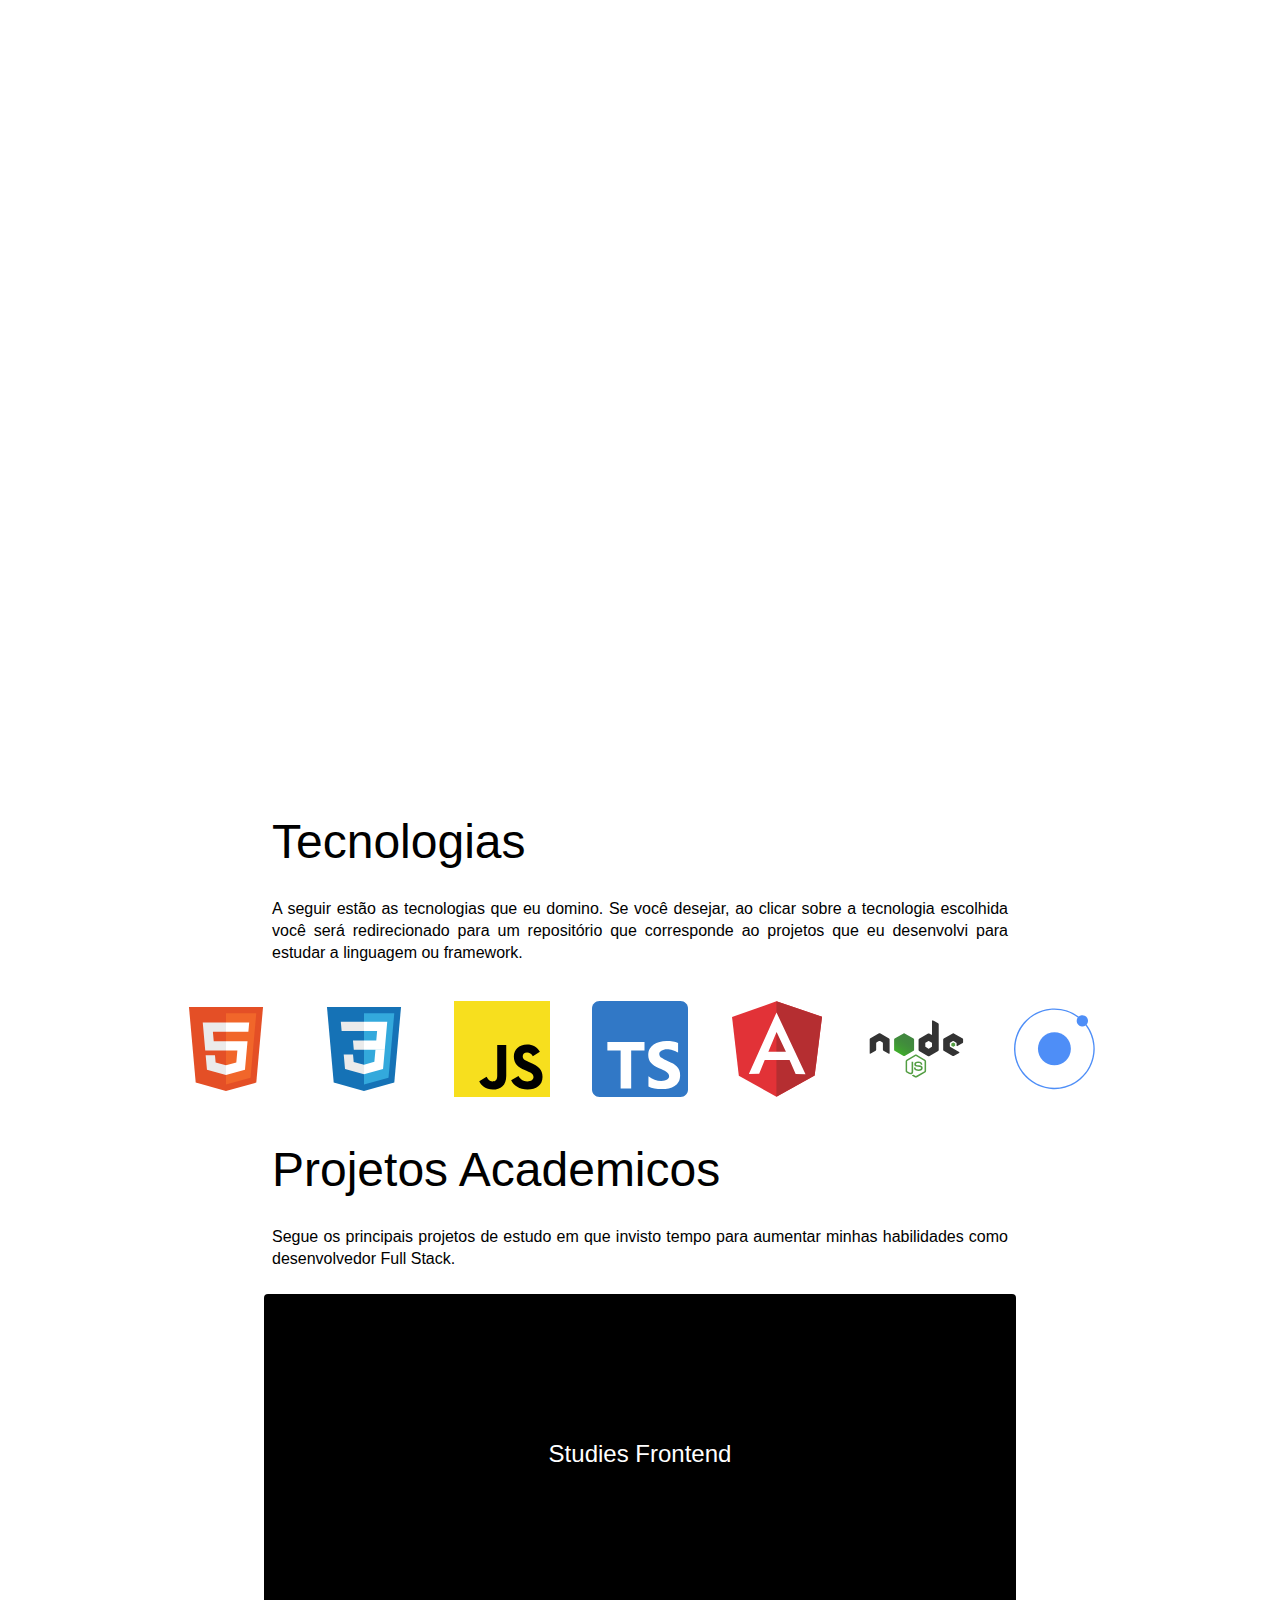
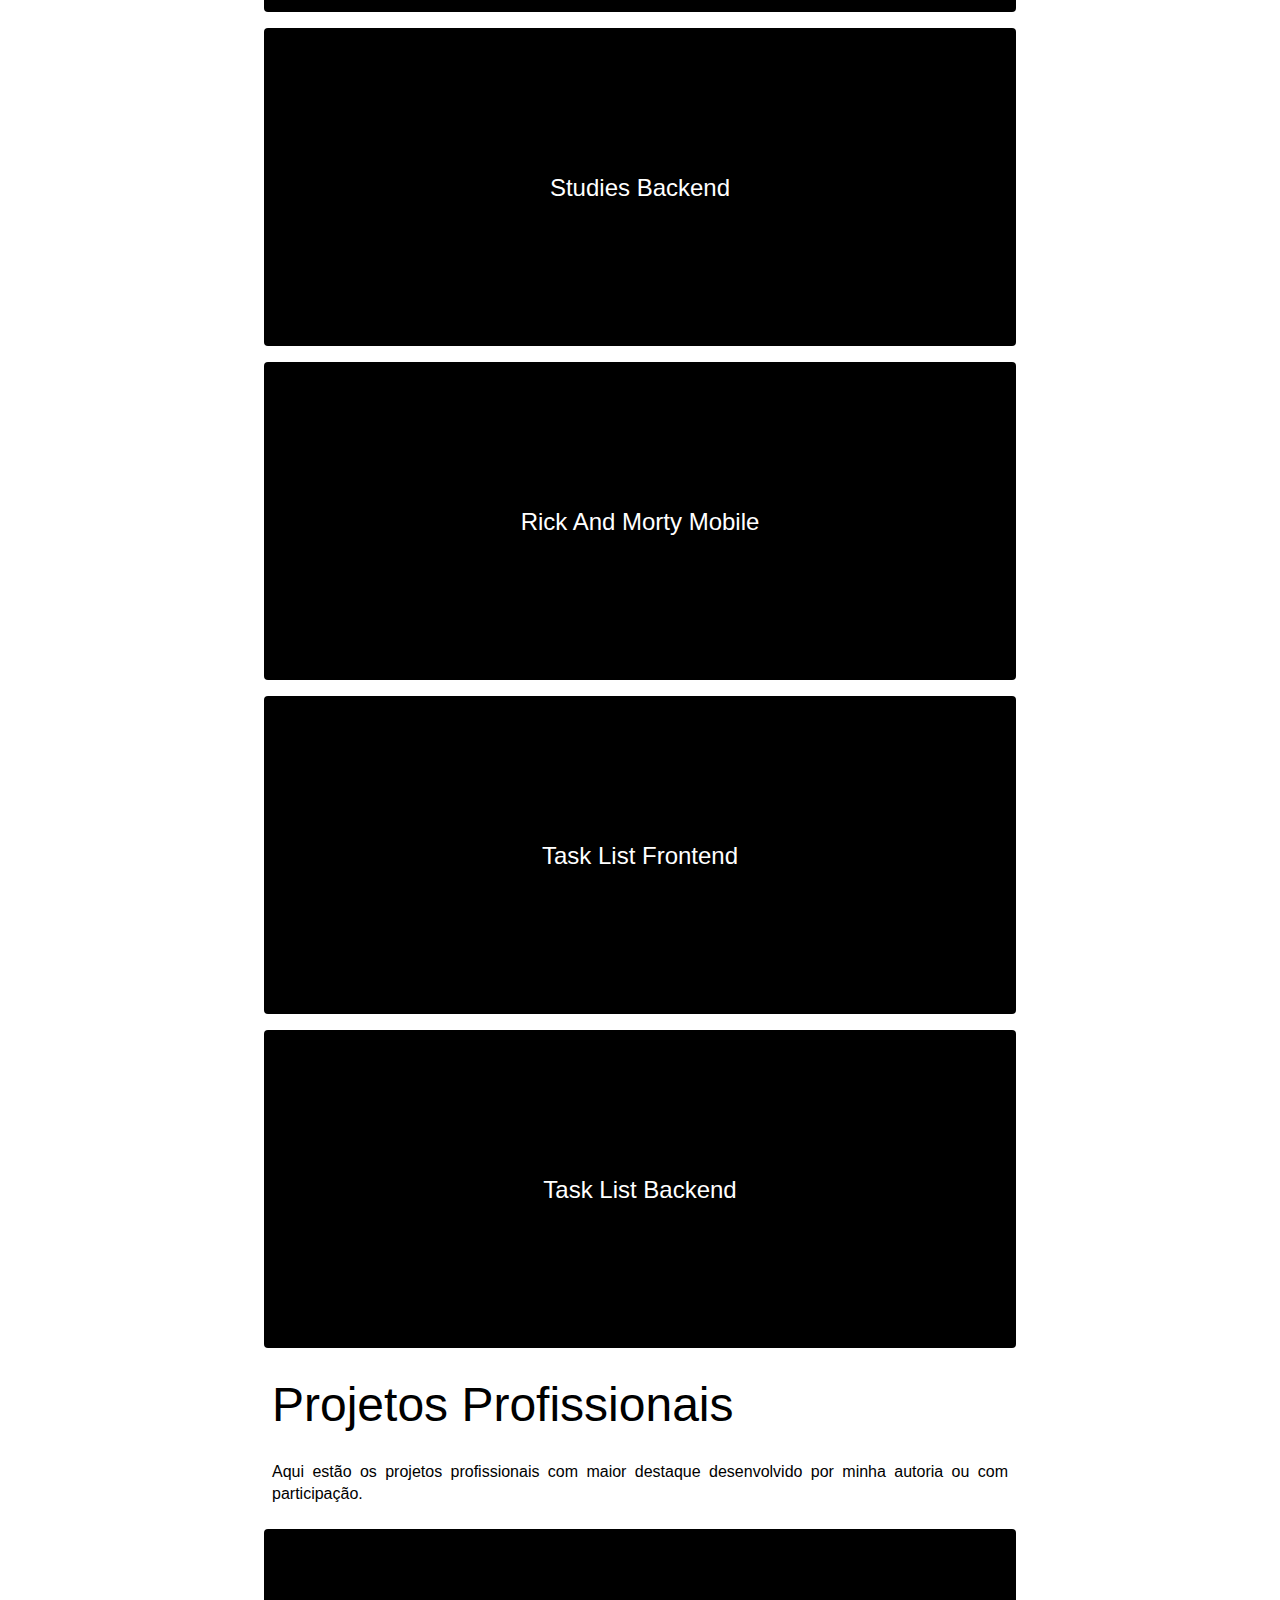
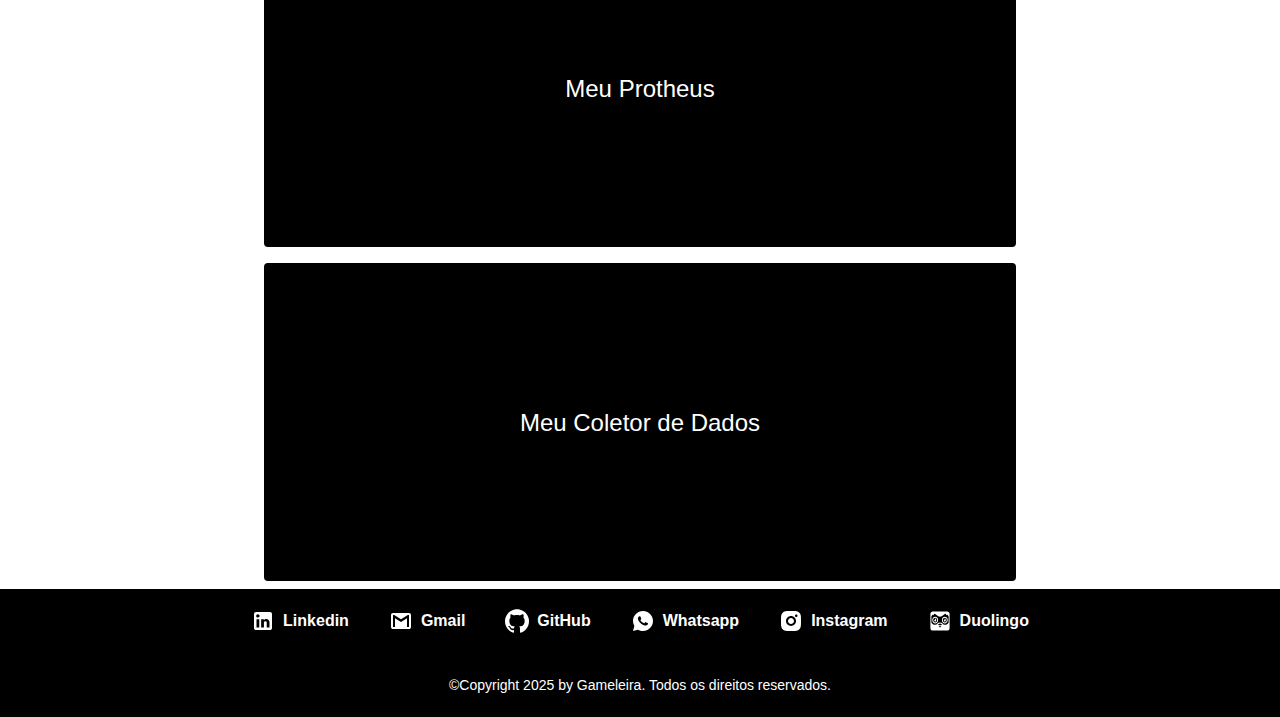
==== commit d823ef79: "feat(animations): Adiciona novas animacoes para a pagina" ====
--- a/index.html
+++ b/index.html
@@ -359,7 +359,7 @@
             </div>
             <div>
               <a
-                class="social -medias-link"
+                class="social-medias-link"
                 href="mailto:gameleira270499@gmail.com"
                 target="_blank"
               >
@@ -381,9 +381,9 @@
                 <figure class="item-contact">
                   <img
                     src="./src/assets/images/icons/git-hub.svg"
-                    alt="Icone do Git Hub"
-                  />
-                  <figcaption class="label">Git Hub</figcaption>
+                    alt="Icone do GitHub"
+                  />
+                  <figcaption class="label">GitHub</figcaption>
                 </figure>
               </a>
             </div>
--- a/src/app/styles/typography.css
+++ b/src/app/styles/typography.css
@@ -119,11 +119,7 @@
 }
 
 .label {
-    margin: 8px;
-    padding: 8px;
     font-weight: bold;
-    margin: 8px;
-    padding: 8px;
 }
 
 .color-text-black {
--- a/src/app/styles/style.css
+++ b/src/app/styles/style.css
@@ -7,3 +7,7 @@
 #link-duo {
     text-decoration: underline solid #000000 2px;
 }
+
+img {
+    padding: 4px;
+}--- a/src/app/styles/index.css
+++ b/src/app/styles/index.css
@@ -25,9 +25,6 @@
   color: #fff;
 }
 
-.nav-item:hover {
-  font-size: 14px;
-}
 
 .item-link {
   text-decoration: none;
@@ -37,7 +34,6 @@
   border: 1px solid transparent;
   border-radius: 360px;
   background-color: #363636;
-  text-decoration: underline solid #ffffff 1px;
 }
 
 #welcome {
@@ -236,6 +232,14 @@
   padding: 8px;
   text-decoration: none;
   color: inherit;
+  max-width: 100%;
+  height: 100%;
+}
+
+.social-medias-link:hover {
+  border: 0px solid transparent;
+  border-radius: 4px;
+  background-color: #363636;
 }
 
 .container-social-medias {
@@ -299,4 +303,5 @@
 
 .label {
   color: #fff;
-}
+  padding: 4px;
+}
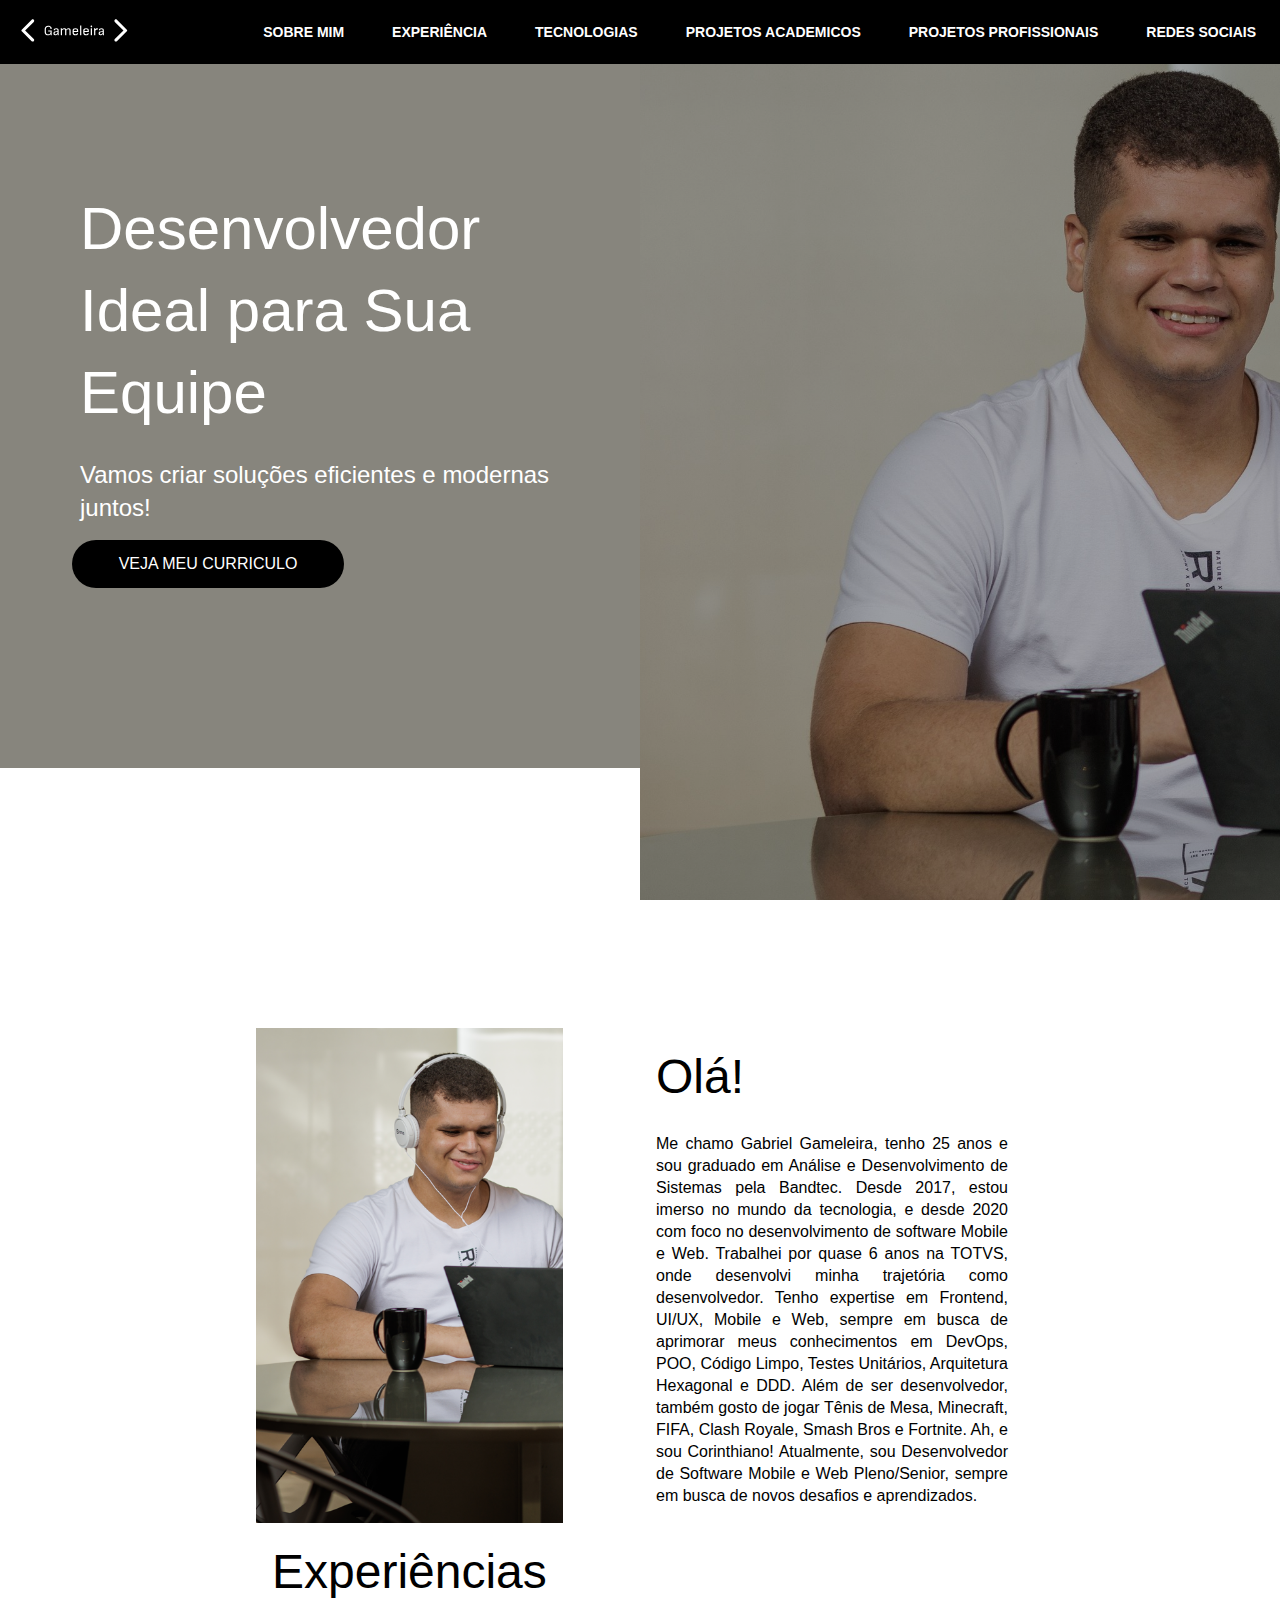
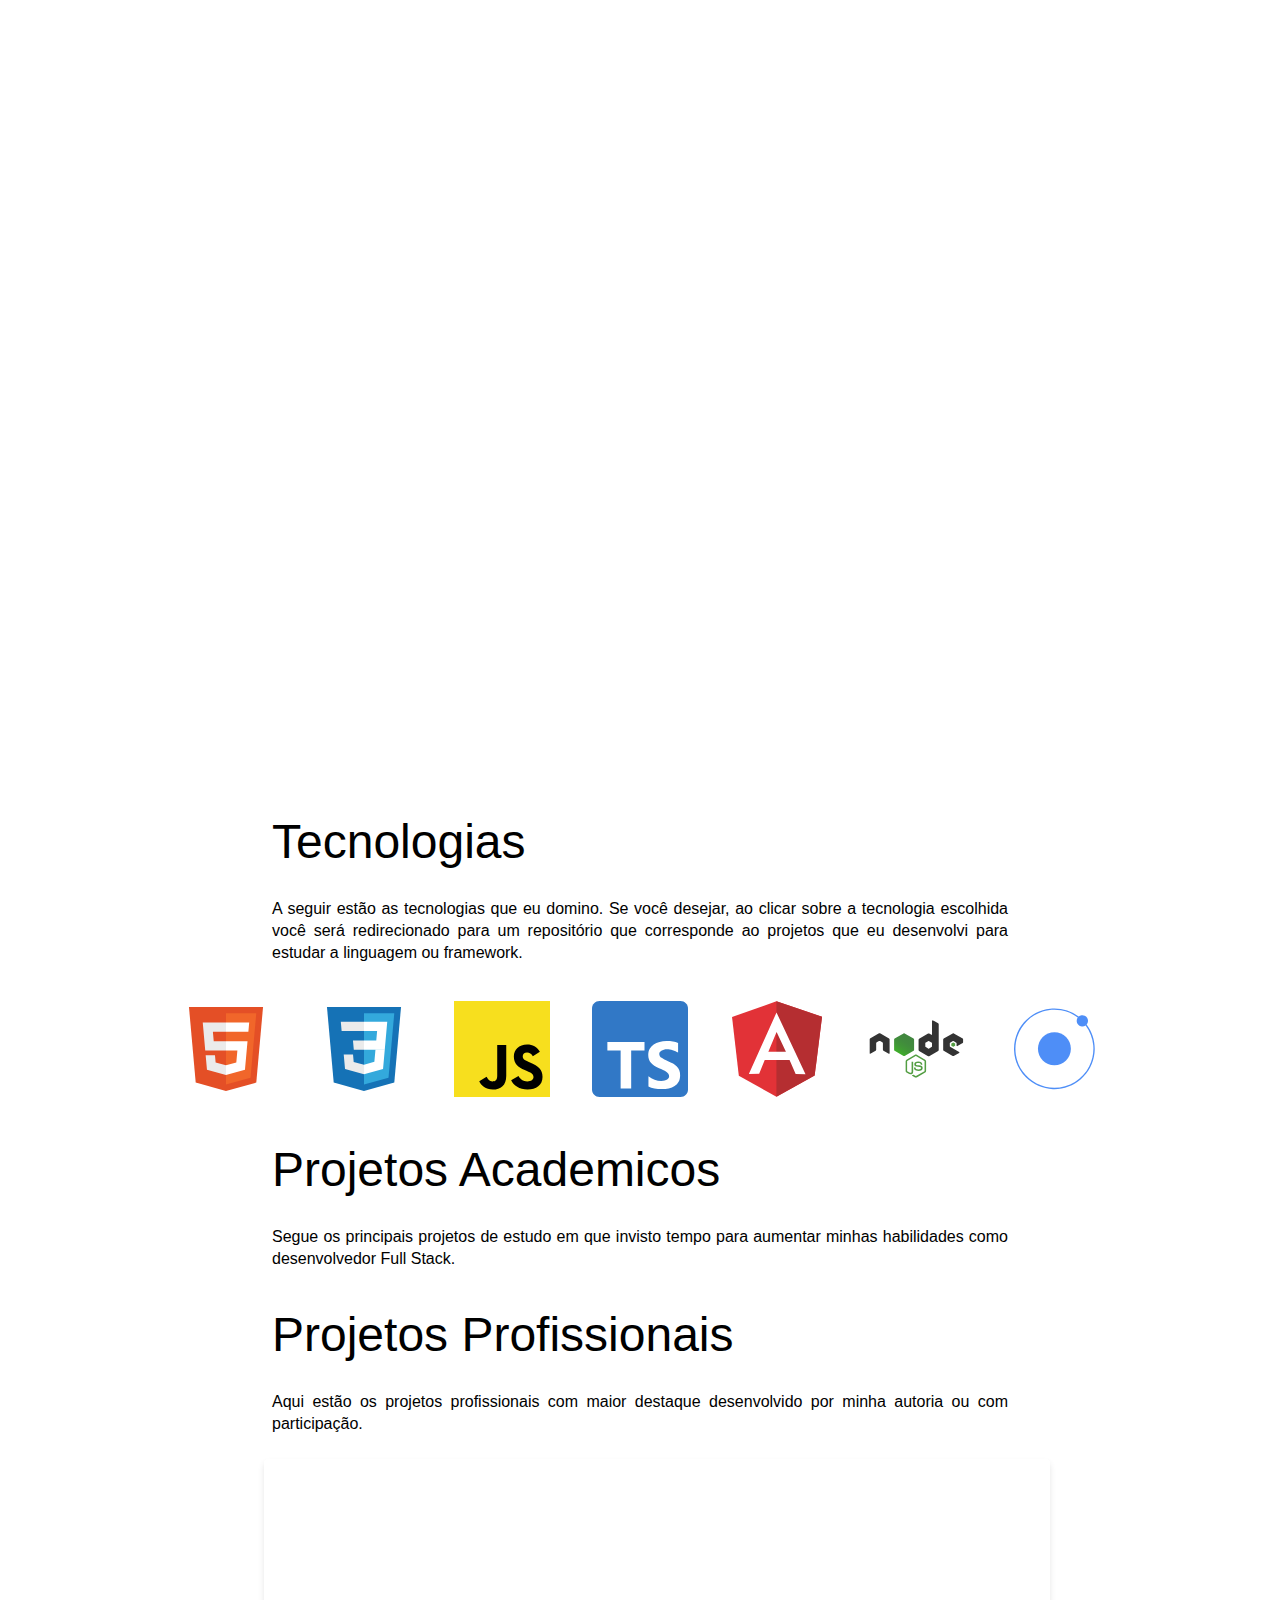
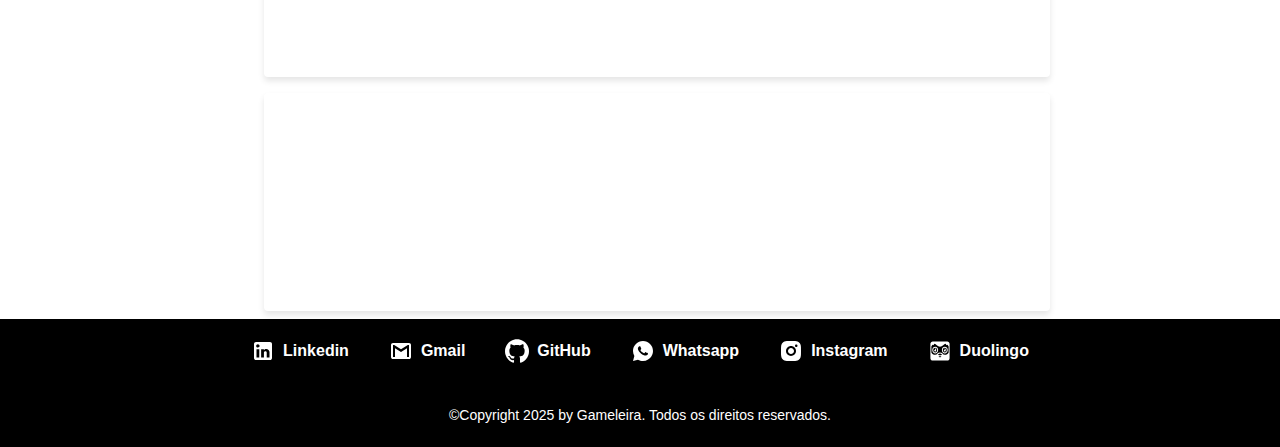
==== commit d5e2673f: "refactor(academics-projects): Adiciona nova estrutura para exibicao dos projetos academicos" ====
--- a/index.html
+++ b/index.html
@@ -257,52 +257,7 @@
             aumentar minhas habilidades como desenvolvedor Full Stack.
           </p>
         </div>
-        <div class="container-projects">
-          <a
-            target="_blank"
-            class="card-project"
-            href="https://github.com/GAMELEIRA/studies-frontend"
-          >
-            <div>
-              <h5 class="headline headline-5 color-text-white">Studies Frontend</h5>
-            </div>
-          </a>
-          <a
-            target="_blank"
-            class="card-project"
-            href="https://github.com/GAMELEIRA/studies-backend"
-          >
-            <div>
-              <h5 class="headline headline-5 color-text-white">Studies Backend</h5>
-            </div>
-          </a>
-          <a
-            target="_blank"
-            class="card-project"
-            href="https://github.com/GAMELEIRA/rick-and-morty-app"
-          >
-            <div>
-              <h5 class="headline headline-5 color-text-white">Rick And Morty Mobile</h5>
-            </div>
-          </a>
-          <a
-            target="_blank"
-            class="card-project"
-            href="https://github.com/GAMELEIRA/task-list-frontend"
-          >
-            <div>
-              <h5 class="headline headline-5 color-text-white">Task List Frontend</h5>
-            </div>
-          </a>
-          <a
-            target="_blank"
-            class="card-project"
-            href="https://github.com/GAMELEIRA/task-list-backend"
-          >
-            <div>
-              <h5 class="headline headline-5 color-text-white">Task List Backend</h5>
-            </div>
-          </a>
+        <div id="list-academic-projects" class="container-projects">
         </div>
       </section>
       <section id="professional-projects" class="container">
--- a/src/app/styles/index.css
+++ b/src/app/styles/index.css
@@ -1,3 +1,7 @@
+html {
+  scroll-behavior: smooth;
+}
+
 #nav-top {
   background: #000000;
   width: 100%;
@@ -119,7 +123,7 @@
   opacity: 0;
   transform: translateY(20px);
   transition: opacity 0.5s ease-out, transform 0.5s ease-out;
-  box-shadow: 0 4px 8px rgba(0, 0, 0, 0.1), 0 6px 15px rgba(0, 0, 0, 0.1);
+  box-shadow: 0 4px 6px rgba(0, 0, 0, 0.1);
 }
 
 .card-visible {
@@ -128,7 +132,7 @@
 }
 
 .card-experiences:hover {
-  box-shadow: 0 4px 8px rgba(0, 0, 0, 0.2), 0 6px 15px rgba(0, 0, 0, 0.2);
+  box-shadow: 0 6px 8px rgba(0, 0, 0, 0.1);
   transition-duration: 0.5s;
 }
 
@@ -186,27 +190,36 @@
 .card-project {
   border: solid 0.3px transparent;
   border-radius: 4px;
-  background-color: #000000;
+  box-shadow: 0 4px 6px rgba(0, 0, 0, 0.1);
+  background-color: #fff;
   padding: 8px;
   margin: 8px;
   cursor: pointer;
-  max-width: 100%;
-  height: 300px;
-  display: flex;
-  justify-content: center;
-  align-items: center;
+  width: 100%;
+  height: 200px;
+  display: grid;
+  grid-template-columns: 20% 80%;
+  gap: 8px;
 }
 
 .card-project:hover {
   border: solid 0.3px #0000001d;
-  background-color: #fff;
+  background-color: #000;
   color: #000;
   cursor: pointer;
   transition-duration: 0.5s;
 }
 
-.card-project:hover > div > h5 {
-  color: #000000;
+.card-project:hover .card-project-title {
+  color: #fff;
+}
+
+.card-project:hover p {
+  color: #fff;
+}
+
+.card-project:hover .project-avatar{
+  border: 1px solid #fff;
 }
 
 #hobbies {
@@ -305,3 +318,21 @@
   color: #fff;
   padding: 4px;
 }
+
+.project-avatar {
+  width: 80px;
+  height: 80px;
+  border-radius: 50%;
+  margin-right: 16px;
+  border: 1px solid #000;
+}
+
+.center-content {
+  display: flex;
+  justify-content: center;
+  align-items: center;
+}
+
+#card-project-content {
+  width: 100%;
+}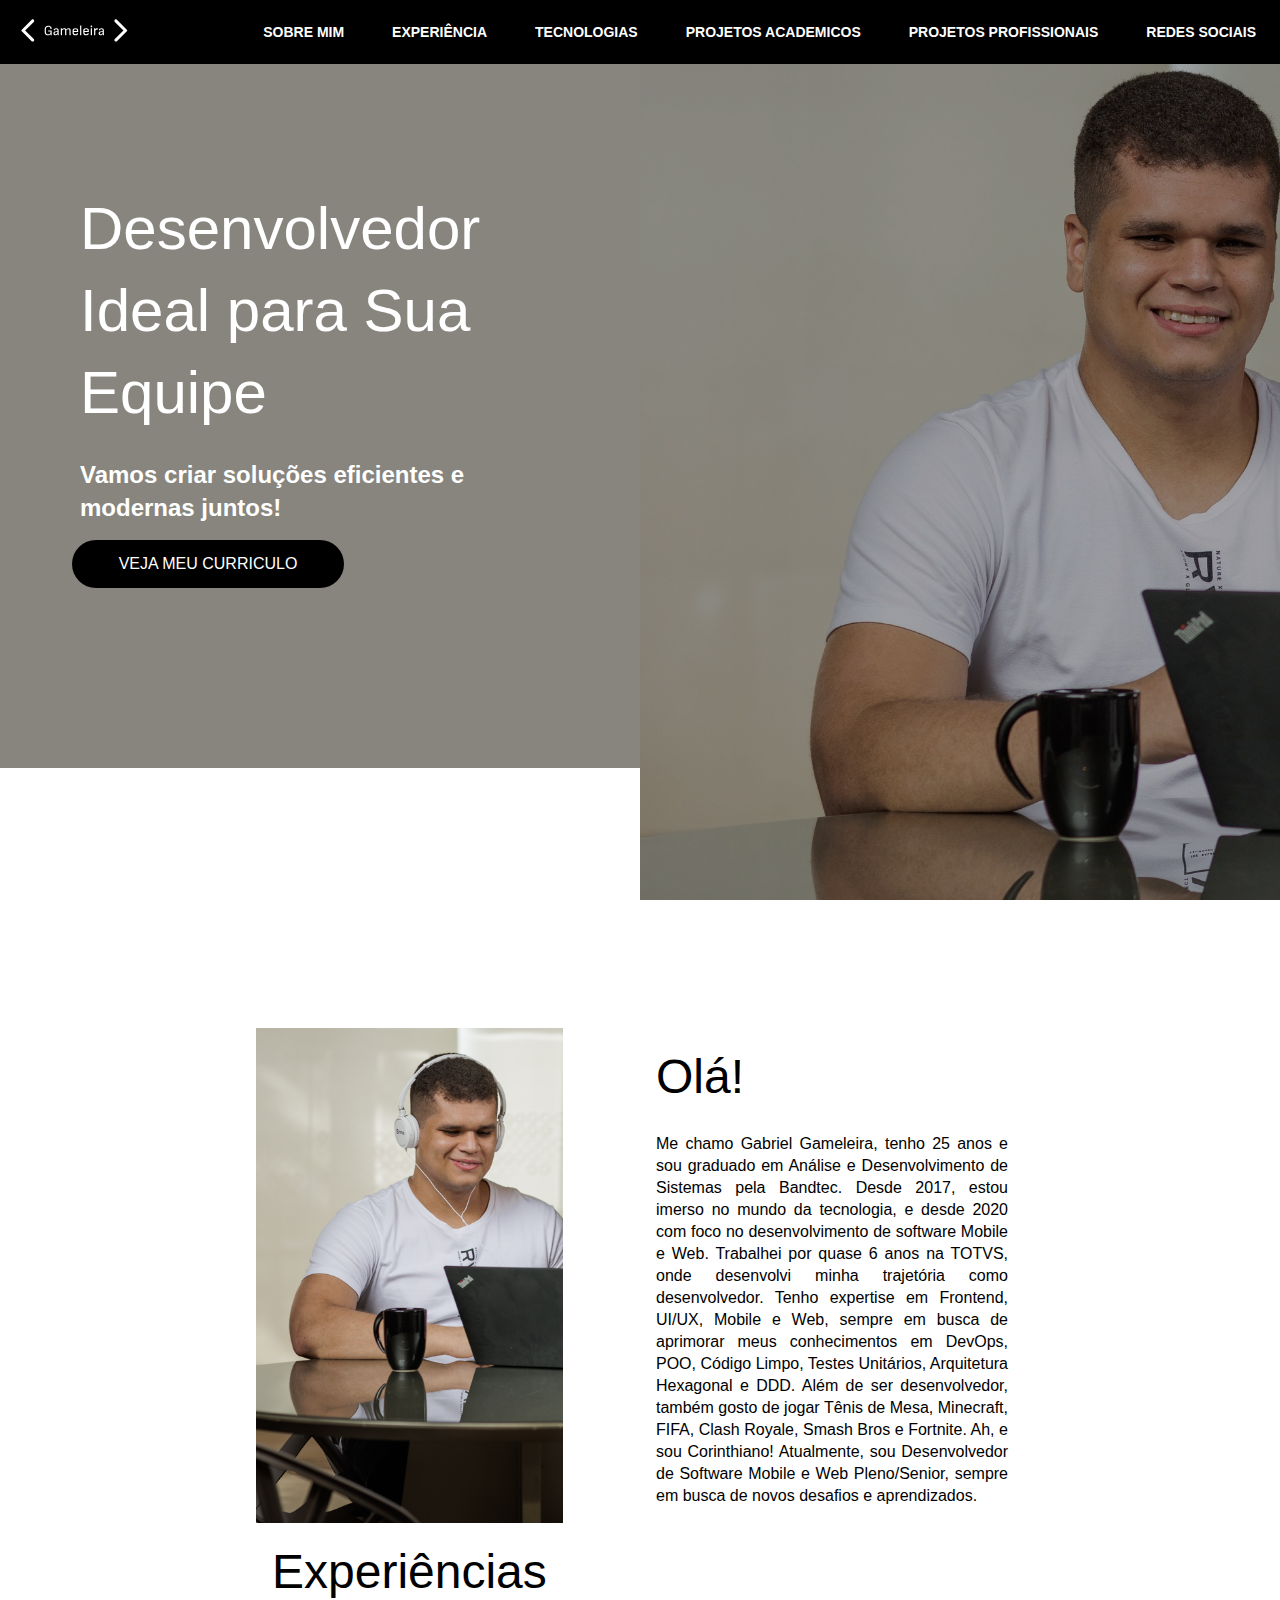
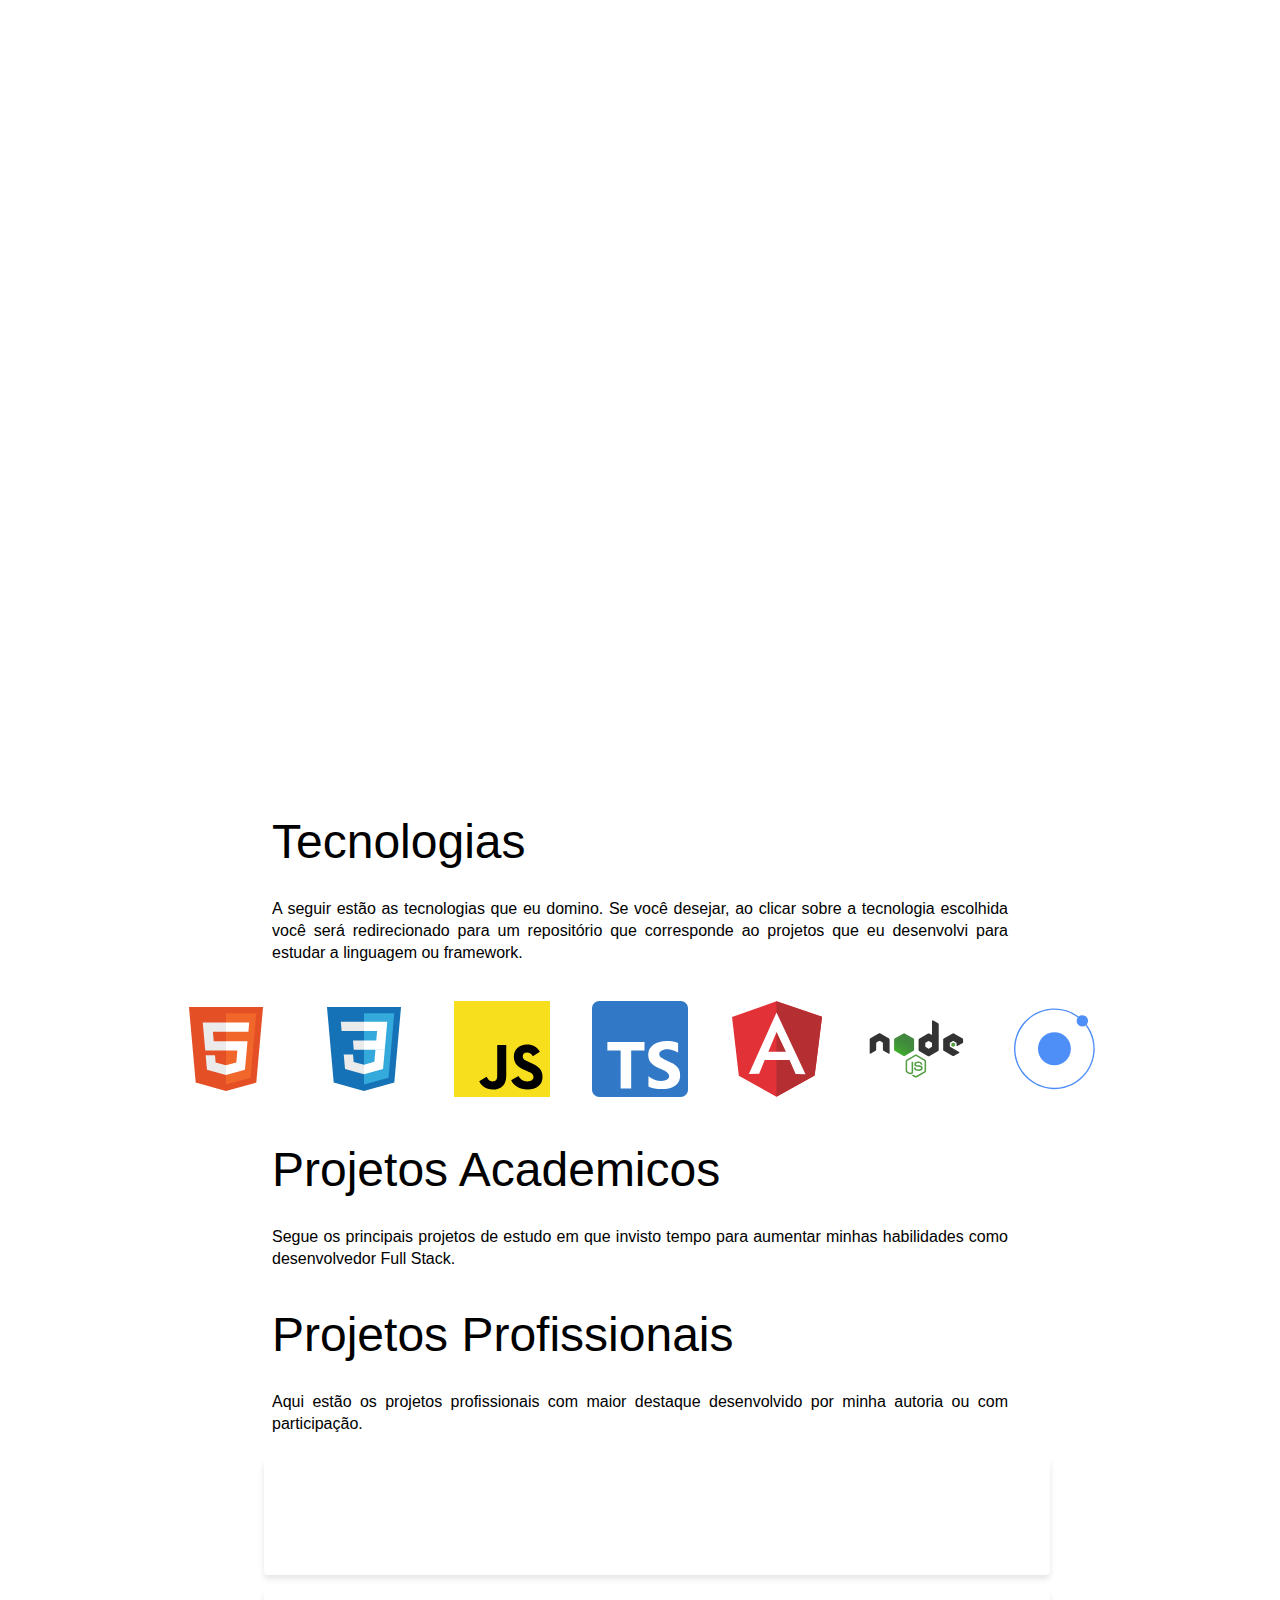
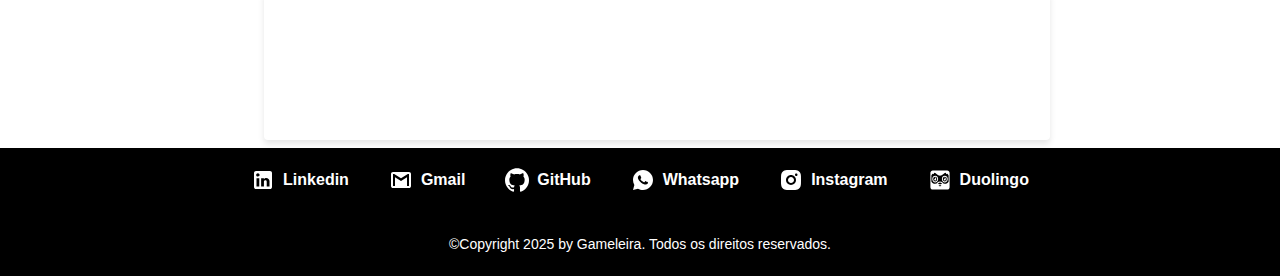
==== commit 5b4653a4: "fix(curriculum): Adiciona correcao para exibicao de curriculo" ====
--- a/index.html
+++ b/index.html
@@ -75,7 +75,7 @@
             <div>
               <a
                 class="button-primary button-label"
-                href="./src/app/curriculum.html"
+                href="./src/app/pages/curriculum.html"
                 target="_blank"
                 >VEJA MEU CURRICULO</a
               >
--- a/src/app/styles/typography.css
+++ b/src/app/styles/typography.css
@@ -38,7 +38,7 @@
 
 .headline-5 {
     font-style: normal;
-    font-weight: 400;
+    font-weight: 700;
     font-size: 24px;
     line-height: 33px;
 }
--- a/src/app/styles/index.css
+++ b/src/app/styles/index.css
@@ -111,19 +111,21 @@
 }
 
 .card {
-}
-
-.card-experiences {
   max-width: 100%;
   max-height: auto;
   border: 1px solid transparent;
   border-radius: 8px;
   margin: 16px;
   padding: 16px;
+  transform: translateY(20px);
   opacity: 0;
-  transform: translateY(20px);
   transition: opacity 0.5s ease-out, transform 0.5s ease-out;
   box-shadow: 0 4px 6px rgba(0, 0, 0, 0.1);
+}
+
+.card-experiences {
+
+
 }
 
 .card-visible {
@@ -196,7 +198,7 @@
   margin: 8px;
   cursor: pointer;
   width: 100%;
-  height: 200px;
+  height: auto;
   display: grid;
   grid-template-columns: 20% 80%;
   gap: 8px;
@@ -222,6 +224,10 @@
   border: 1px solid #fff;
 }
 
+.card-label {
+  font-weight: 900;
+}
+
 #hobbies {
   display: block;
 }
